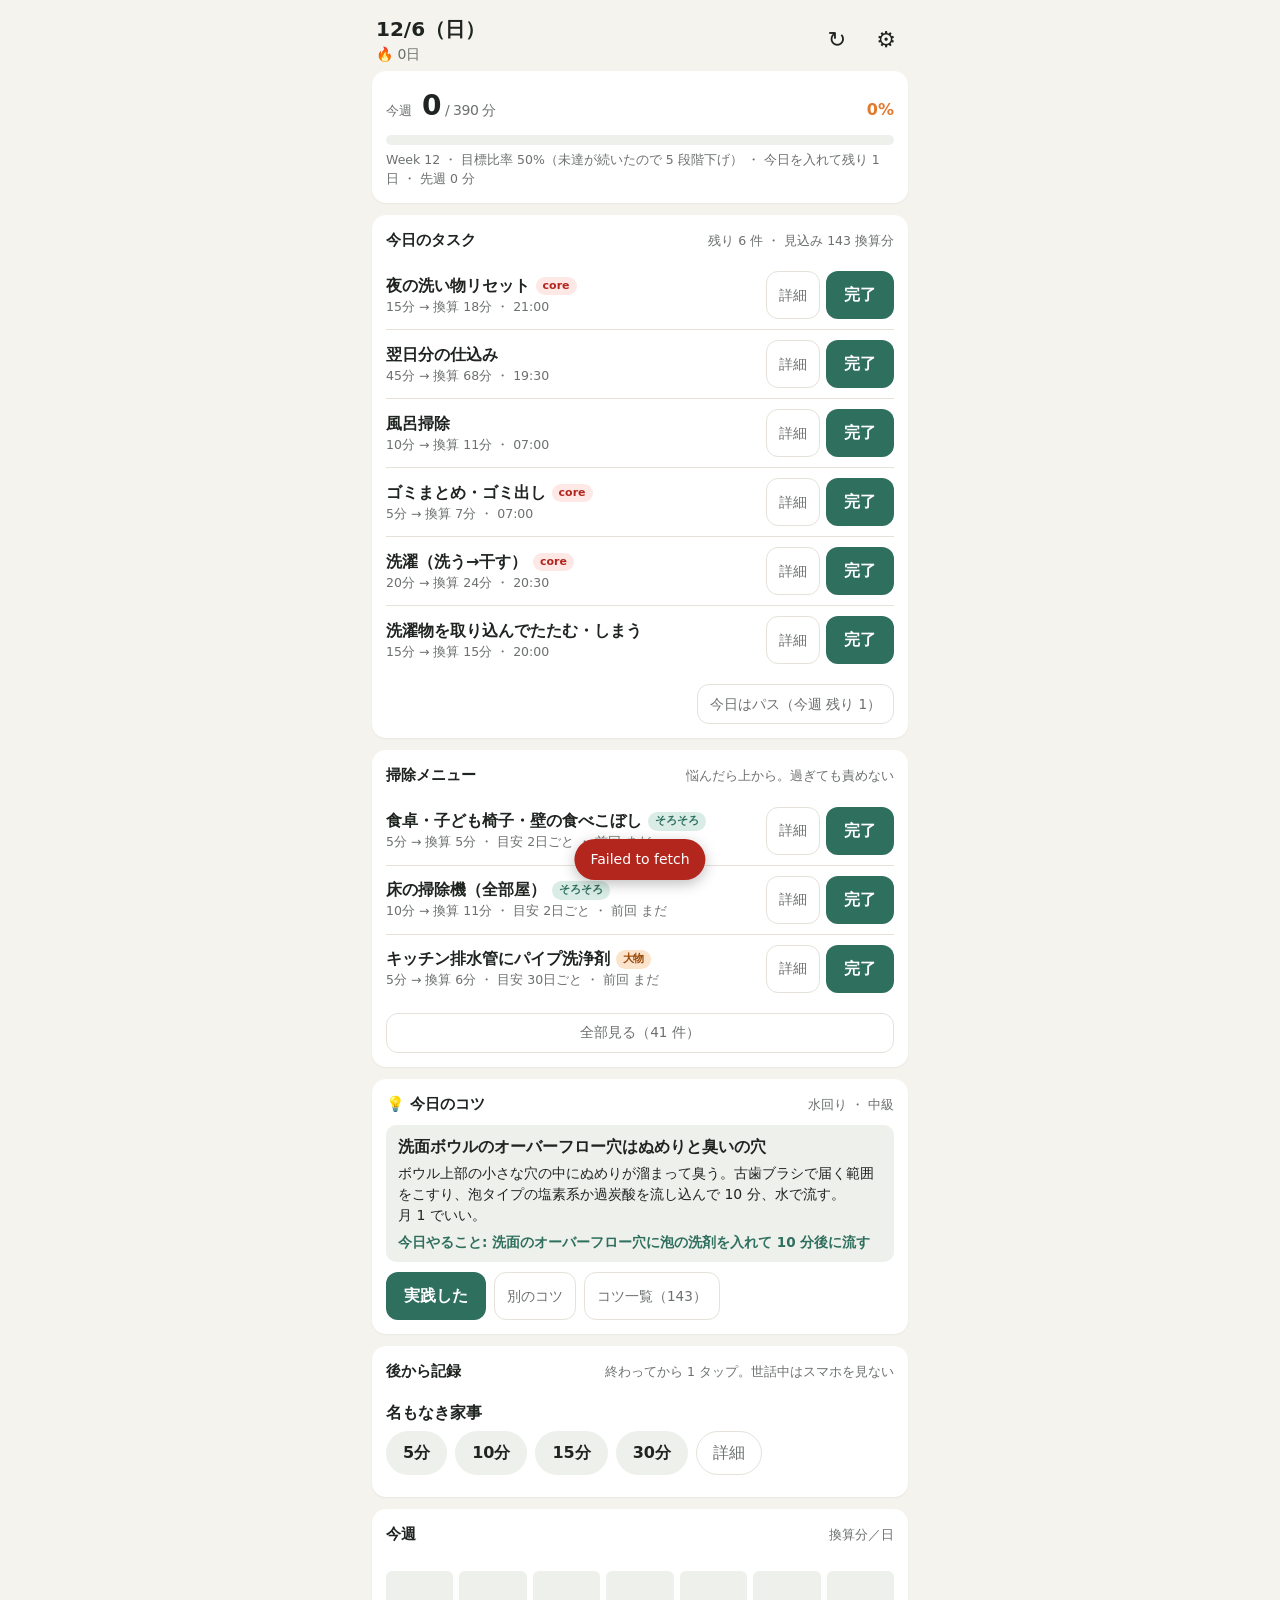
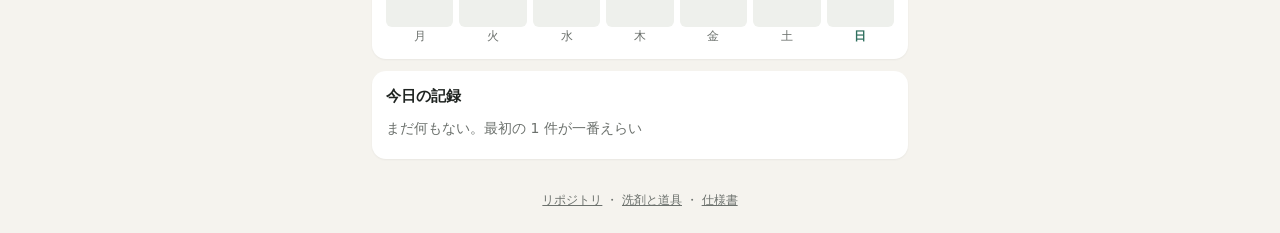
==== index.html @ d9e21535 "deploy 22e8e9d5df14823add8a923c174152b027416285" ====
<!doctype html>
<html lang="ja">
<head>
<meta charset="utf-8">
<meta name="viewport" content="width=device-width, initial-scale=1, viewport-fit=cover">
<meta name="theme-color" content="#2f6f5e">
<meta name="apple-mobile-web-app-capable" content="yes">
<meta name="apple-mobile-web-app-status-bar-style" content="default">
<meta name="apple-mobile-web-app-title" content="kaji-quest">
<title>kaji-quest</title>
<link rel="manifest" href="manifest.webmanifest">
<link rel="icon" href="icon.svg" type="image/svg+xml">
<link rel="stylesheet" href="style.css">
</head>
<body>
<header class="top">
  <div>
    <div class="today" id="today">—</div>
    <div class="streak" id="streak">🔥 —</div>
  </div>
  <div>
    <button class="icon-btn" id="btn-reload" aria-label="更新" title="更新">↻</button>
    <button class="icon-btn" id="btn-settings" aria-label="設定" title="設定">⚙️</button>
  </div>
</header>

<main id="app">
  <section class="card" id="progress"></section>
  <section class="card" id="tasks"><p class="empty">読み込み中…</p></section>
  <section class="card" id="menu"></section>
  <section class="card" id="tip"></section>
  <section class="card" id="quick"></section>
  <section class="card" id="week"></section>
  <section class="card" id="today-log"></section>
</main>

<footer class="foot">
  <a id="repo-link" href="#" target="_blank" rel="noopener">リポジトリ</a> ・
  <a id="supplies-link" href="#" target="_blank" rel="noopener">洗剤と道具</a> ・
  <a id="spec-link" href="#" target="_blank" rel="noopener">仕様書</a>
</footer>

<dialog id="dlg-detail">
  <h3><span id="detail-title"></span> <span class="sub" id="detail-w"></span></h3>
  <div class="field" id="detail-check-wrap">
    <label>やること</label>
    <ul class="check" id="detail-check"></ul>
  </div>
  <div class="field" id="detail-tip-wrap" hidden>
    <label>💡 コツ</label>
    <div class="tip" id="detail-tip"></div>
    <label class="chk"><input type="checkbox" id="detail-tip-practiced"> このコツを実践した</label>
  </div>
  <div class="field">
    <label>所要時間</label>
    <div class="chips" id="detail-minutes"></div>
    <input type="number" id="detail-custom" inputmode="numeric" min="1" max="600" placeholder="それ以外なら分を入力">
  </div>
  <div class="field">
    <label>気分（任意）</label>
    <div class="chips" id="detail-mood"></div>
  </div>
  <div class="field">
    <label>気づき（1行・任意）</label>
    <input type="text" id="detail-note" maxlength="140" placeholder="先に鍋を浸けておくと早い">
  </div>
  <div class="actions">
    <button type="button" class="ghost" id="detail-cancel">やめる</button>
    <button type="button" class="ghost" id="detail-partial">70点で完了</button>
    <button type="button" class="primary" id="detail-done">完了</button>
  </div>
</dialog>

<dialog id="dlg-settings">
  <h3>設定</h3>
  <p class="help">記録を書き込むには GitHub のトークンが要る（初回だけ）。<br>
    <a href="https://github.com/settings/personal-access-tokens/new" target="_blank" rel="noopener">Fine-grained token を作る</a>
    → Repository access: <b>Only select repositories → kaji-quest</b> ／ Permissions: <b>Contents → Read and write</b></p>
  <label class="field-label" for="token">トークン</label>
  <input id="token" type="password" autocomplete="off" autocapitalize="off" spellcheck="false" placeholder="github_pat_…">
  <div class="status" id="settings-status"></div>
  <div class="actions">
    <button type="button" class="ghost" id="settings-close">閉じる</button>
    <button type="button" class="ghost" id="settings-test">確認</button>
    <button type="button" class="primary" id="settings-save">保存</button>
  </div>
  <p class="help small">トークンはこの端末のブラウザにだけ保存され、GitHub API 以外には送らない。</p>
</dialog>

<div id="toast" class="toast" hidden></div>
<script src="app.js"></script>
</body>
</html>
---- style.css ----
:root {
  --bg: #f5f3ee; --card: #fff; --text: #1f2421; --muted: #6c716d; --line: #e6e2da;
  --primary: #2f6f5e; --primary-ink: #fff; --accent: #e07a2f; --danger: #b3261e;
  --chip: #eef0ec; --chip-on: #d9ede6; --core-bg: #fde8e6; --radius: 14px;
}
@media (prefers-color-scheme: dark) {
  :root {
    --bg: #141715; --card: #1e2320; --text: #e8ebe8; --muted: #9aa19c; --line: #2c332f;
    --primary: #4fa58c; --primary-ink: #0f1512; --chip: #2a302c; --chip-on: #2f4a41; --core-bg: #4a2320;
  }
}
* { box-sizing: border-box; }
html { -webkit-text-size-adjust: 100%; }
body {
  margin: 0; background: var(--bg); color: var(--text);
  font: 16px/1.5 -apple-system, BlinkMacSystemFont, "Hiragino Sans", "Noto Sans JP", system-ui, sans-serif;
  padding: env(safe-area-inset-top) 0 env(safe-area-inset-bottom);
}
.top { display: flex; align-items: center; justify-content: space-between; padding: 14px 12px 6px 16px; max-width: 560px; margin: 0 auto; }
.today { font-size: 20px; font-weight: 700; }
.streak { color: var(--muted); font-size: 14px; }
.icon-btn { background: none; border: 0; font-size: 22px; padding: 8px; min-width: 44px; min-height: 44px; cursor: pointer; color: var(--text); }
main { max-width: 560px; margin: 0 auto; padding: 0 12px 24px; display: grid; gap: 12px; }
.card { background: var(--card); border-radius: var(--radius); padding: 14px; box-shadow: 0 1px 2px rgba(0, 0, 0, .05); }
.card:empty { display: none; }
h2 { font-size: 15px; margin: 0 0 10px; display: flex; justify-content: space-between; align-items: baseline; gap: 8px; flex-wrap: wrap; }
.sub { color: var(--muted); font-size: 12.5px; font-weight: 400; }
.row { display: flex; align-items: baseline; gap: 10px; }
.label { color: var(--muted); font-size: 13px; }
.big { font-size: 28px; font-weight: 800; letter-spacing: -.5px; }
.unit { font-size: 14px; font-weight: 500; color: var(--muted); }
.pct { margin-left: auto; font-weight: 700; color: var(--accent); }
.pct.ok { color: var(--primary); }
.bar { height: 10px; background: var(--chip); border-radius: 6px; overflow: hidden; margin: 8px 0 6px; }
.bar .fill { height: 100%; background: linear-gradient(90deg, var(--primary), #6fbf9f); border-radius: 6px; transition: width .3s; }

ul.tasks { list-style: none; margin: 0; padding: 0; }
.task { display: flex; align-items: center; gap: 10px; padding: 10px 0; border-top: 1px solid var(--line); }
.task:first-child { border-top: 0; }
.task .main { flex: 1; min-width: 0; }
.task .title { font-weight: 600; }
.task .meta { color: var(--muted); font-size: 12.5px; }
.task.is-done .title { color: var(--muted); text-decoration: line-through; }
.task.is-done .meta { color: var(--primary); }
.btns { display: flex; gap: 6px; flex-shrink: 0; }

button { font: inherit; cursor: pointer; -webkit-tap-highlight-color: transparent; }
.primary { background: var(--primary); color: var(--primary-ink); border: 0; border-radius: 12px; padding: 0 18px; min-height: 48px; font-weight: 700; font-size: 16px; }
.primary:active { filter: brightness(.92); }
.ghost { background: transparent; color: var(--text); border: 1px solid var(--line); border-radius: 12px; padding: 0 12px; min-height: 48px; }
.ghost.small { min-height: 40px; font-size: 13.5px; color: var(--muted); }
.ghost.tiny { min-height: 32px; min-width: 32px; padding: 0 8px; font-size: 14px; color: var(--muted); border: 0; }
button:disabled { opacity: .45; cursor: default; }
.badge { display: inline-block; font-size: 11px; padding: 1px 7px; border-radius: 999px; background: var(--chip); color: var(--muted); vertical-align: middle; font-weight: 600; }
.badge.core { background: var(--core-bg); color: var(--danger); }
.badge.due { background: var(--chip-on); color: var(--primary); }
.badge.big { background: #fbe3cc; color: #9a4b0a; }
.task.is-later .title { color: var(--muted); }
.task .check { color: var(--primary); font-weight: 700; padding: 0 8px; }
h3.group { font-size: 13px; color: var(--muted); margin: 14px 0 2px; font-weight: 600; }
.wide { width: 100%; margin-top: 10px; }
.pass-row { margin-top: 10px; display: flex; justify-content: flex-end; }
.empty { color: var(--muted); font-size: 14px; margin: 6px 0; }

.quick-row { padding: 8px 0; border-top: 1px solid var(--line); }
.quick-row:first-of-type { border-top: 0; }
.quick-row .title { font-weight: 600; margin-bottom: 6px; }
.chips { display: flex; flex-wrap: wrap; gap: 8px; }
.chip { background: var(--chip); border: 1px solid transparent; border-radius: 999px; min-height: 44px; padding: 0 16px; font-weight: 600; color: var(--text); }
.chip.is-on { background: var(--chip-on); border-color: var(--primary); color: var(--primary); }
.chip.ghost { background: transparent; border-color: var(--line); color: var(--muted); font-weight: 500; }

.days { display: grid; grid-template-columns: repeat(7, 1fr); gap: 6px; align-items: end; }
.day { text-align: center; font-size: 12px; color: var(--muted); }
.day .v { font-size: 11px; height: 16px; }
.bar-v { height: 56px; background: var(--chip); border-radius: 6px; display: flex; align-items: flex-end; overflow: hidden; }
.bar-v > div { width: 100%; background: var(--primary); border-radius: 6px 6px 0 0; }
.day.is-today .l { color: var(--primary); font-weight: 700; }
.day.is-future .bar-v { opacity: .5; }

ul.log { list-style: none; margin: 0; padding: 0; }
.log li { display: flex; gap: 8px; align-items: center; padding: 8px 0; border-top: 1px solid var(--line); font-size: 14px; }
.log li:first-child { border-top: 0; }
.log .t { color: var(--muted); font-variant-numeric: tabular-nums; width: 44px; flex-shrink: 0; }
.log .n { flex: 1; min-width: 0; }
.log .m { color: var(--muted); white-space: nowrap; }
.note { color: var(--muted); font-size: 12.5px; }
.foot { text-align: center; color: var(--muted); font-size: 12px; padding: 8px 0 24px; }
.foot a { color: inherit; }

dialog { border: 0; border-radius: 16px; padding: 18px 16px; width: min(92vw, 420px); background: var(--card); color: var(--text); }
dialog::backdrop { background: rgba(0, 0, 0, .4); }
dialog h3 { margin: 0 0 10px; font-size: 17px; }
.field { margin: 12px 0; }
.field label, .field-label { display: block; font-size: 12.5px; color: var(--muted); margin-bottom: 6px; }
.field input[type=text], .field input[type=number], #token { width: 100%; font: inherit; padding: 10px 12px; border: 1px solid var(--line); border-radius: 10px; background: var(--bg); color: var(--text); }
.chk { display: flex; align-items: center; gap: 8px; font-size: 14px; color: var(--text); margin-top: 8px; }
.chk input { width: 20px; height: 20px; margin: 0; }
.tip { background: var(--chip); border-radius: 10px; padding: 10px 12px; }
.tip .title { font-weight: 700; margin-bottom: 4px; }
.tip .body { font-size: 14px; }
.tip .action { margin-top: 6px; font-size: 13.5px; color: var(--primary); font-weight: 600; }
.caution { margin-top: 6px; font-size: 13px; color: var(--danger); }
.tip-item .caution { font-size: 12.5px; }
#detail-tip { font-size: 13.5px; }
#detail-tip .title { font-size: 14px; }
.tip-item { padding: 8px 0; border-top: 1px solid var(--line); }
.tip-item .title { font-weight: 600; }
.tip-item .body { font-size: 13px; color: var(--muted); }
.tip-item .action { font-size: 12.5px; color: var(--primary); margin-top: 2px; }
.actions.left { justify-content: flex-start; margin-top: 10px; }
.field input[type=number] { margin-top: 8px; }
.check { margin: 0; padding-left: 18px; color: var(--muted); font-size: 13px; }
.actions { display: flex; gap: 8px; justify-content: flex-end; margin-top: 14px; flex-wrap: wrap; }
.help { font-size: 13px; color: var(--muted); margin: 6px 0 10px; }
.help.small { font-size: 12px; }
.status { font-size: 13px; color: var(--muted); min-height: 18px; margin-top: 6px; }

.toast { position: fixed; left: 50%; bottom: calc(20px + env(safe-area-inset-bottom)); transform: translateX(-50%); background: #222; color: #fff; padding: 10px 16px; border-radius: 999px; font-size: 14px; max-width: 90vw; z-index: 10; box-shadow: 0 4px 14px rgba(0, 0, 0, .25); }
.toast.err { background: var(--danger); }
body.busy::before { content: ""; position: fixed; top: 0; left: 0; right: 0; height: 3px; background: linear-gradient(90deg, var(--primary), transparent); animation: slide 1s linear infinite; z-index: 20; }
@keyframes slide { from { transform: translateX(-100%); } to { transform: translateX(100%); } }
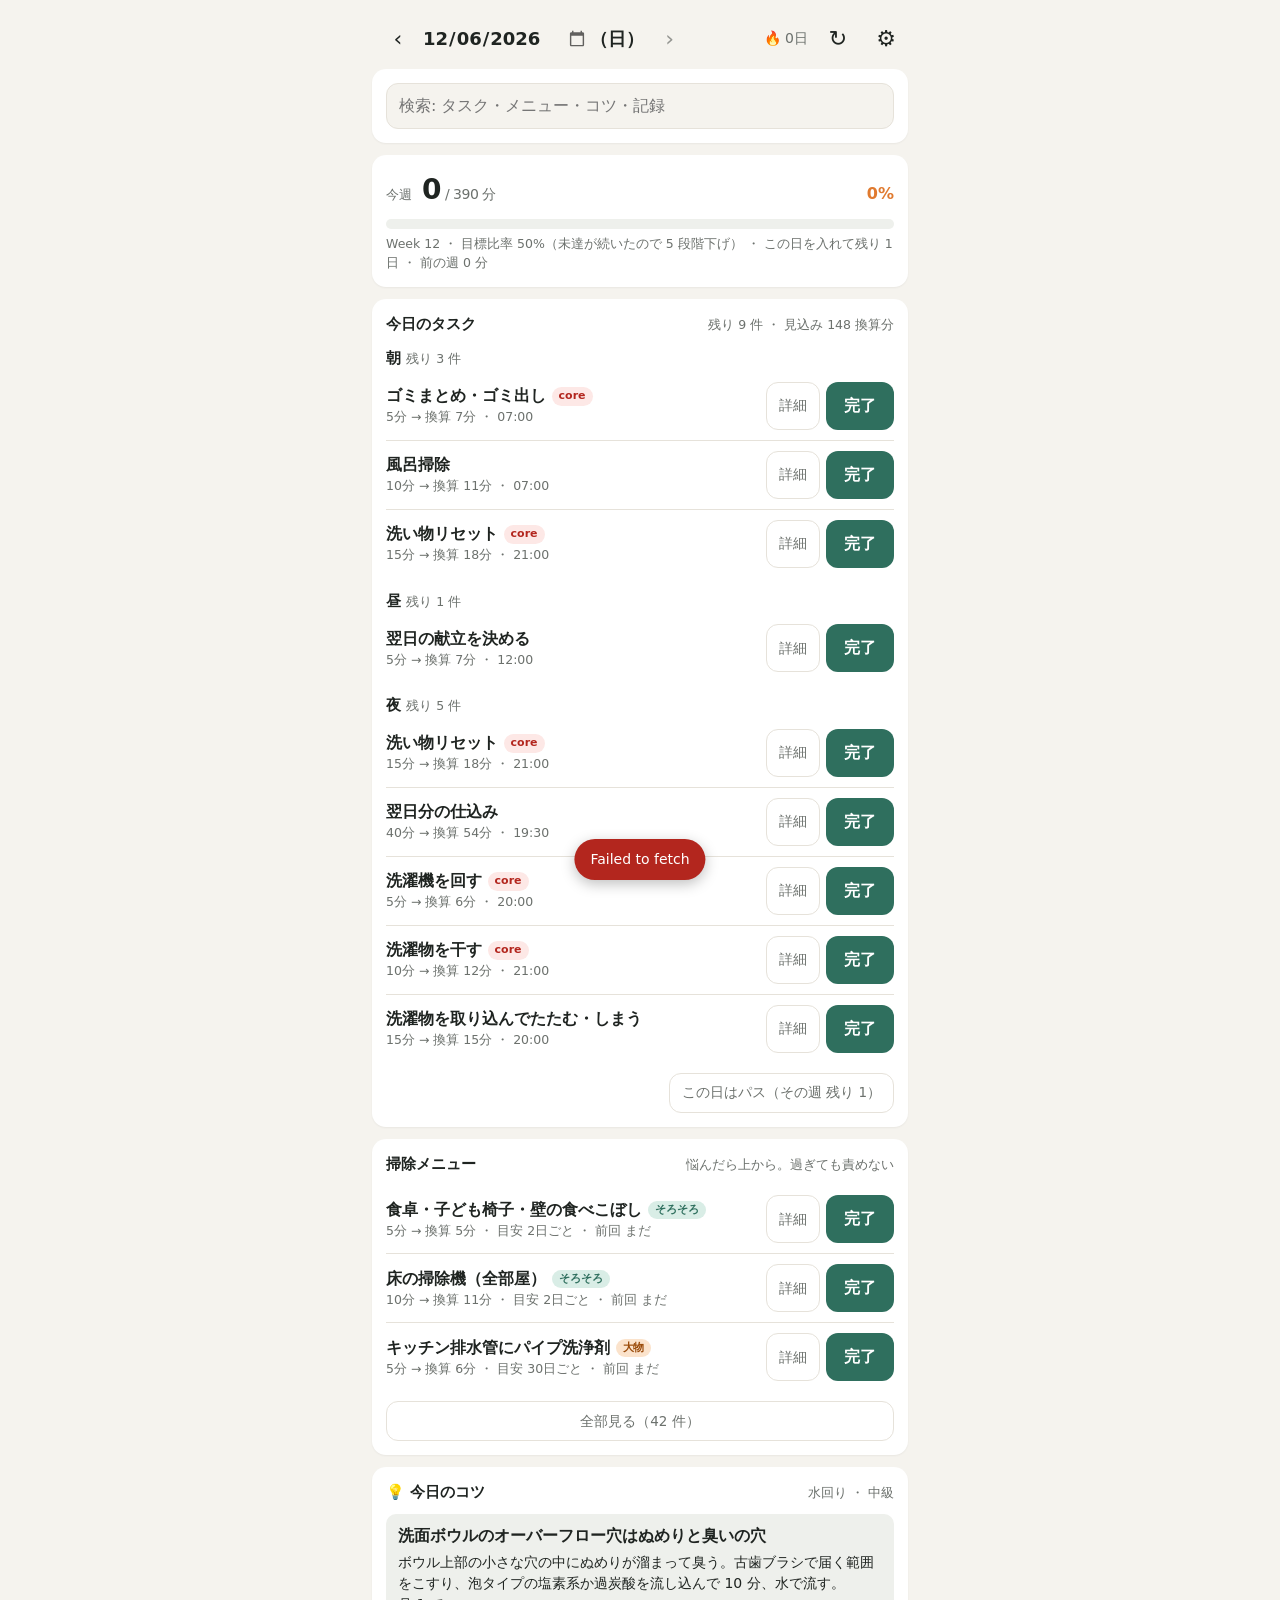
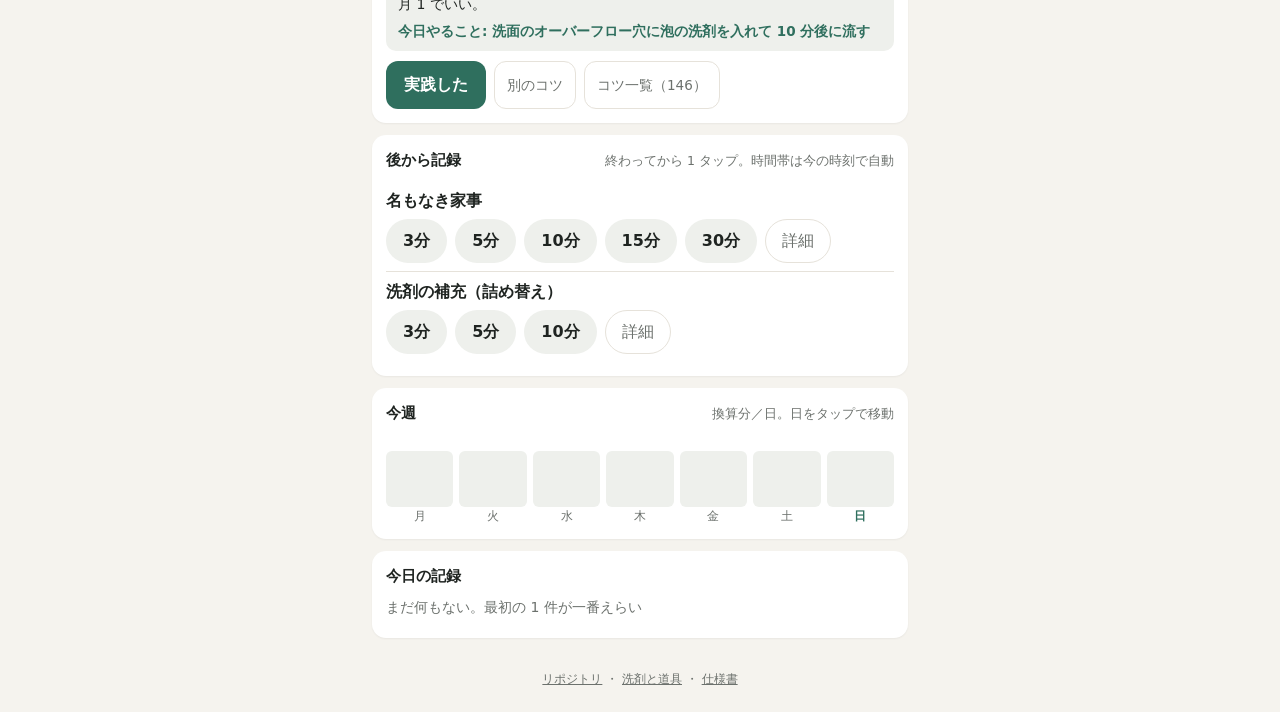
==== commit 500a6628: "deploy d3d98f7e0e49b6841469b817ce570a2bfdccf8f4" ====
--- a/index.html
+++ b/index.html
@@ -14,17 +14,25 @@
 </head>
 <body>
 <header class="top">
-  <div>
-    <div class="today" id="today">—</div>
-    <div class="streak" id="streak">🔥 —</div>
+  <div class="datebar">
+    <button class="icon-btn" id="btn-date-prev" aria-label="前の日">‹</button>
+    <input type="date" id="date-input" aria-label="日付">
+    <span class="dow" id="date-dow"></span>
+    <button class="icon-btn" id="btn-date-next" aria-label="次の日">›</button>
+    <button class="ghost small" id="btn-today" hidden>今日へ</button>
   </div>
-  <div>
+  <div class="tools">
+    <span class="streak" id="streak">🔥 —</span>
     <button class="icon-btn" id="btn-reload" aria-label="更新" title="更新">↻</button>
     <button class="icon-btn" id="btn-settings" aria-label="設定" title="設定">⚙️</button>
   </div>
 </header>
 
 <main id="app">
+  <section class="card" id="search">
+    <input type="search" id="q" placeholder="検索: タスク・メニュー・コツ・記録" autocomplete="off" autocapitalize="off">
+    <div id="search-results"></div>
+  </section>
   <section class="card" id="progress"></section>
   <section class="card" id="tasks"><p class="empty">読み込み中…</p></section>
   <section class="card" id="menu"></section>
@@ -55,6 +63,10 @@
     <label>所要時間</label>
     <div class="chips" id="detail-minutes"></div>
     <input type="number" id="detail-custom" inputmode="numeric" min="1" max="600" placeholder="それ以外なら分を入力">
+  </div>
+  <div class="field">
+    <label>時間帯</label>
+    <div class="chips" id="detail-slot"></div>
   </div>
   <div class="field">
     <label>気分（任意）</label>
--- a/style.css
+++ b/style.css
@@ -120,3 +120,17 @@
 .toast.err { background: var(--danger); }
 body.busy::before { content: ""; position: fixed; top: 0; left: 0; right: 0; height: 3px; background: linear-gradient(90deg, var(--primary), transparent); animation: slide 1s linear infinite; z-index: 20; }
 @keyframes slide { from { transform: translateX(-100%); } to { transform: translateX(100%); } }
+
+/* 日付バー・検索・時間帯 */
+.top { flex-wrap: wrap; gap: 6px; }
+.datebar { display: flex; align-items: center; gap: 2px; }
+#date-input { font: inherit; font-weight: 700; font-size: 18px; border: 0; background: transparent; color: var(--text); padding: 4px 0; width: 9.2em; min-height: 44px; }
+#date-input::-webkit-calendar-picker-indicator { opacity: .6; }
+.dow { font-weight: 700; font-size: 18px; margin-right: 2px; }
+.tools { display: flex; align-items: center; gap: 4px; margin-left: auto; }
+.tools .streak { margin-right: 4px; }
+#q { width: 100%; font: inherit; font-size: 16px; padding: 10px 12px; border: 1px solid var(--line); border-radius: 12px; background: var(--bg); color: var(--text); -webkit-appearance: none; }
+#search-results:empty { display: none; }
+#search-results { margin-top: 8px; }
+h3.group.slot { font-size: 15px; color: var(--text); margin: 12px 0 2px; }
+.day { cursor: pointer; }
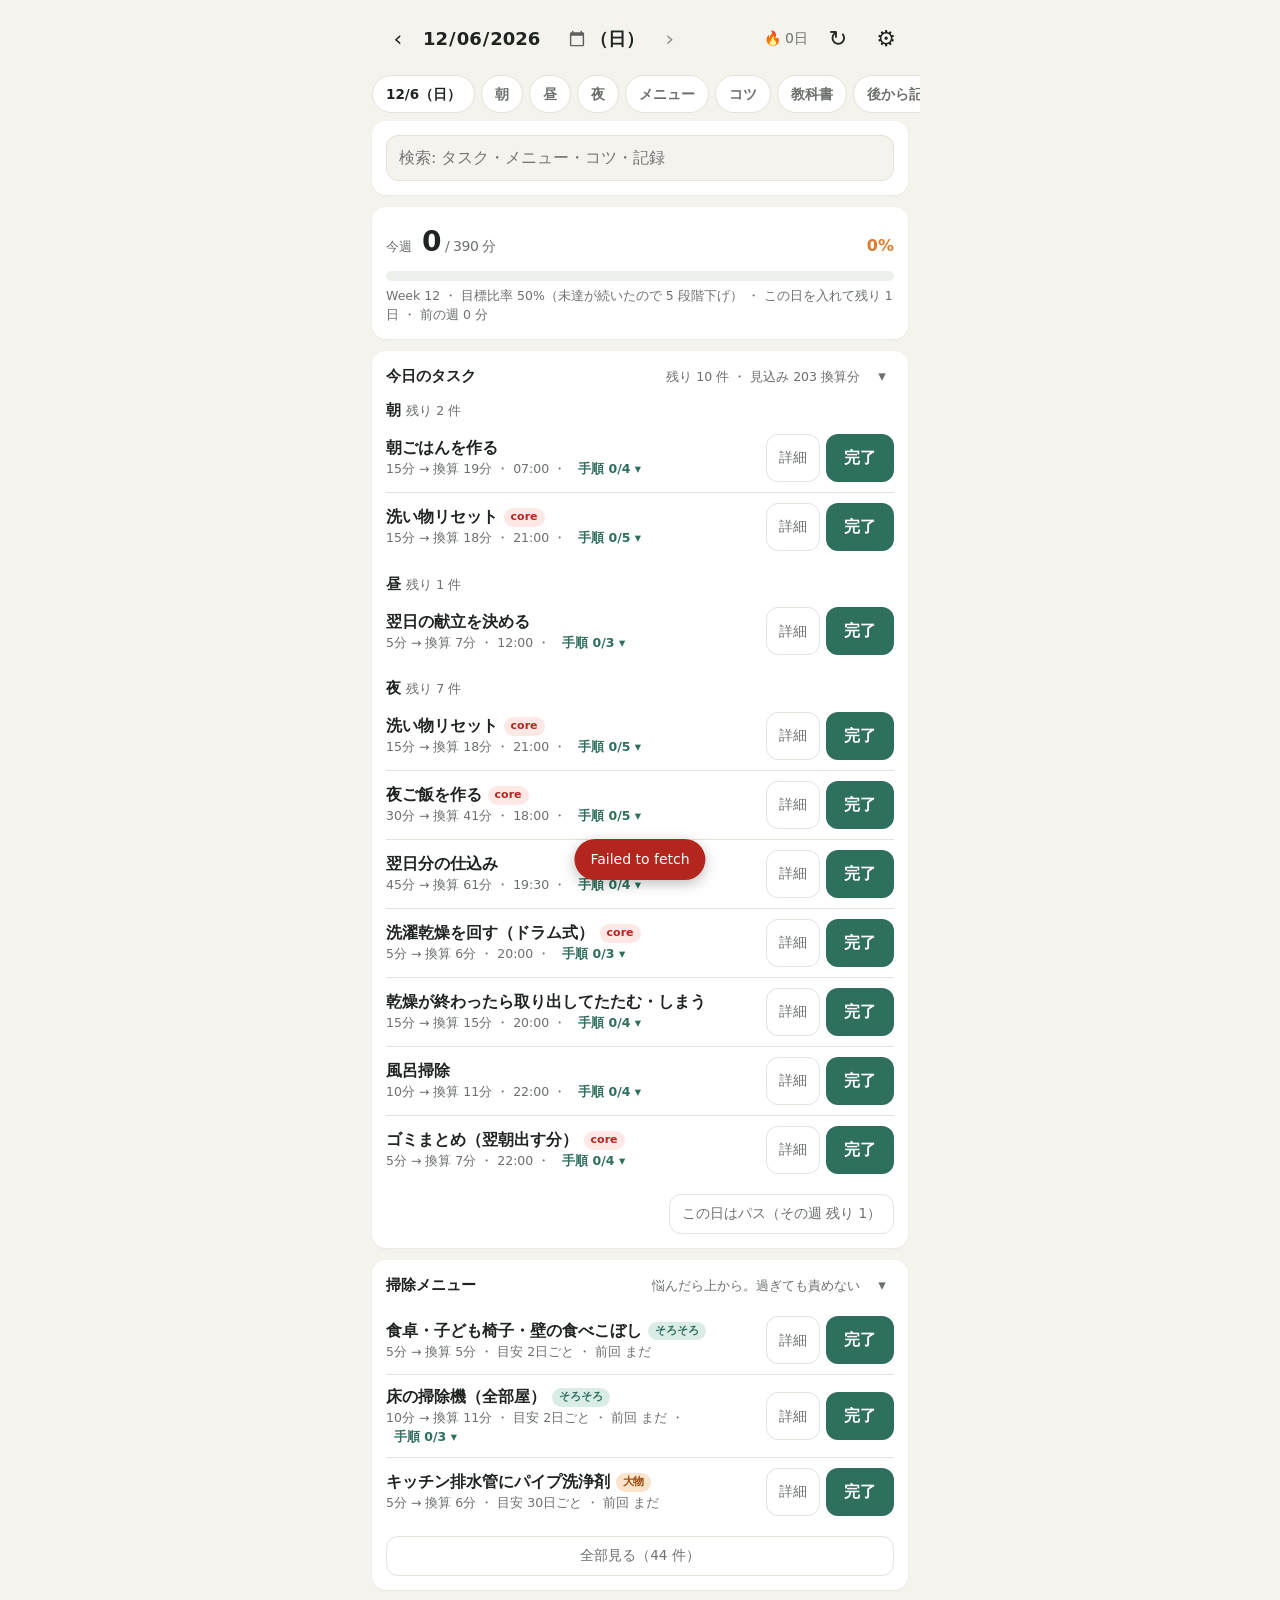
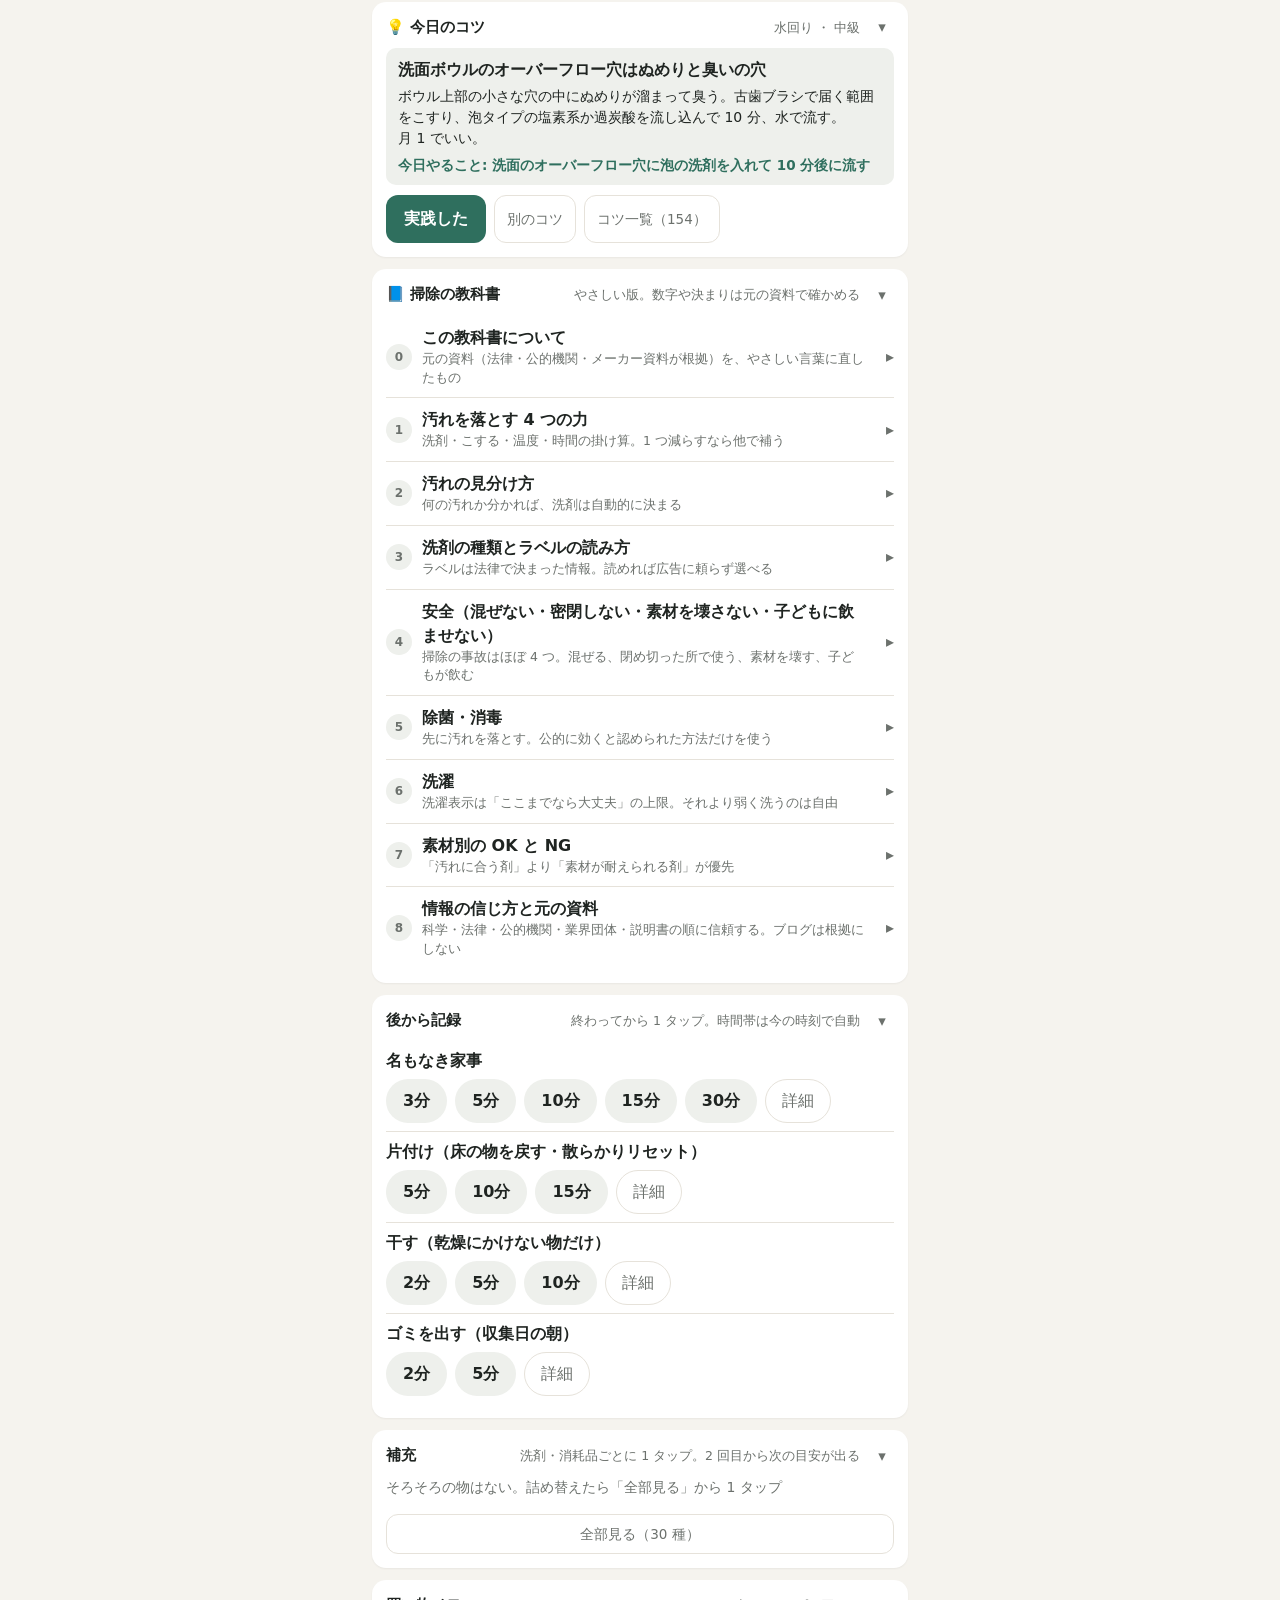
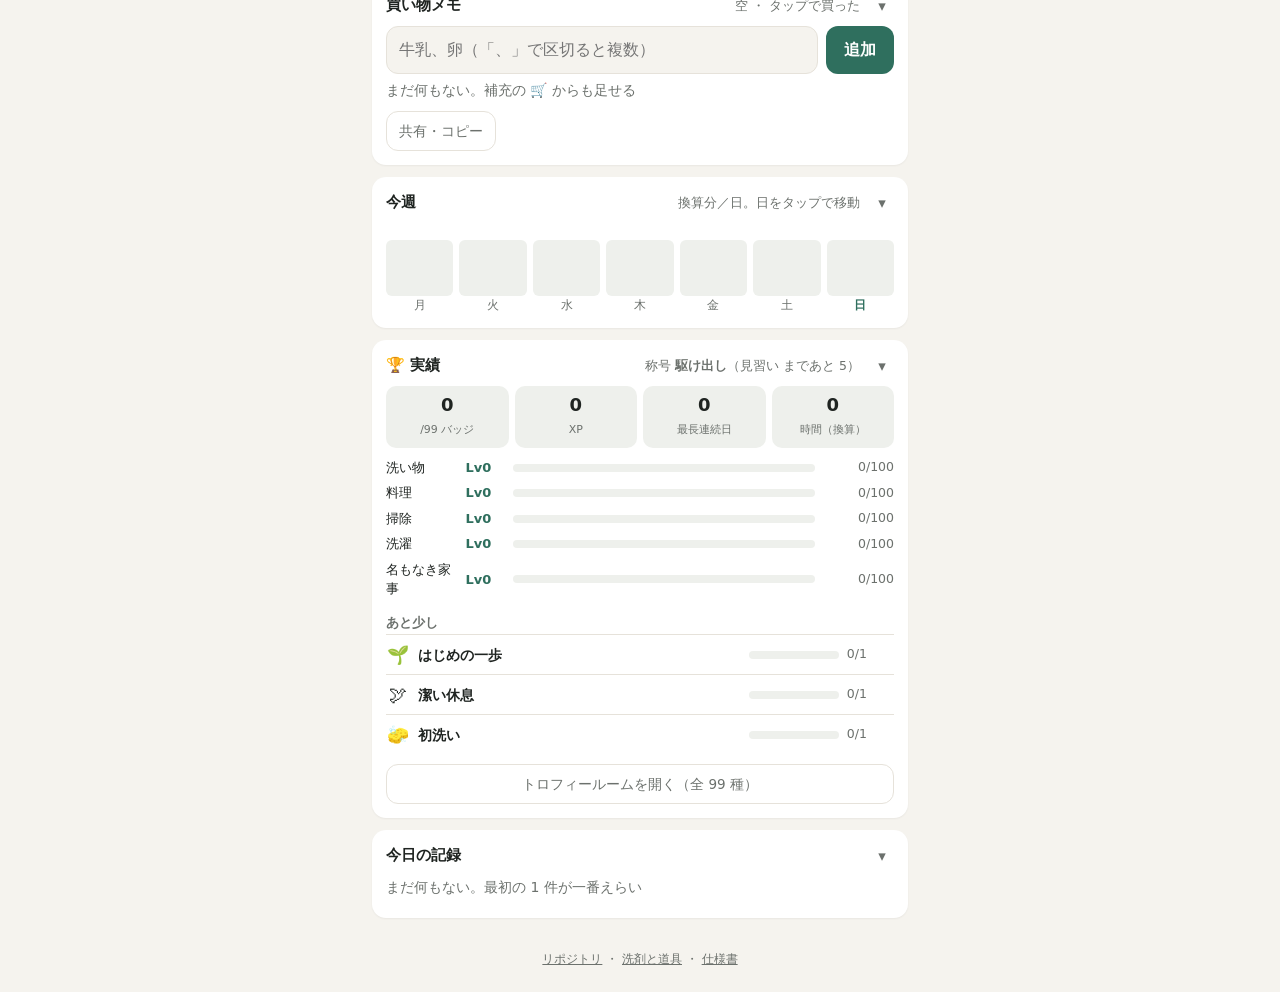
==== commit d9fb527f: "deploy 461b4ab95e3aab36896e57e84f85128844abb0f9" ====
--- a/index.html
+++ b/index.html
@@ -28,6 +28,22 @@
   </div>
 </header>
 
+<nav class="nav" id="nav" aria-label="ページ内の移動">
+  <button class="nav-chip nav-date" id="nav-date" data-go="top" title="一番上へ">—</button>
+  <button class="nav-chip" data-go="slot-morning" data-fallback="tasks">朝</button>
+  <button class="nav-chip" data-go="slot-noon" data-fallback="tasks">昼</button>
+  <button class="nav-chip" data-go="slot-night" data-fallback="tasks">夜</button>
+  <button class="nav-chip" data-go="menu">メニュー</button>
+  <button class="nav-chip" data-go="tip">コツ</button>
+  <button class="nav-chip" data-go="basics">教科書</button>
+  <button class="nav-chip" data-go="quick">後から記録</button>
+  <button class="nav-chip" data-go="refill">補充</button>
+  <button class="nav-chip" data-go="shopping">買い物</button>
+  <button class="nav-chip" data-go="week">今週</button>
+  <button class="nav-chip" data-go="achievements">実績</button>
+  <button class="nav-chip" data-go="today-log">記録</button>
+</nav>
+
 <main id="app">
   <section class="card" id="search">
     <input type="search" id="q" placeholder="検索: タスク・メニュー・コツ・記録" autocomplete="off" autocapitalize="off">
@@ -37,8 +53,12 @@
   <section class="card" id="tasks"><p class="empty">読み込み中…</p></section>
   <section class="card" id="menu"></section>
   <section class="card" id="tip"></section>
+  <section class="card" id="basics"></section>
   <section class="card" id="quick"></section>
+  <section class="card" id="refill"></section>
+  <section class="card" id="shopping"></section>
   <section class="card" id="week"></section>
+  <section class="card" id="achievements"></section>
   <section class="card" id="today-log"></section>
 </main>
 
@@ -81,6 +101,17 @@
     <button type="button" class="ghost" id="detail-partial">70点で完了</button>
     <button type="button" class="primary" id="detail-done">完了</button>
   </div>
+  <div class="danger-row">
+    <button type="button" class="ghost tiny danger" id="detail-delete">このタスクを削除…</button>
+    <div class="delete-panel" id="detail-delete-panel" hidden>
+      <p class="help small">ページから消すだけで、これまでの記録は残る。⚙ の「削除したタスク」からいつでも戻せる。</p>
+      <div class="actions left">
+        <button type="button" class="ghost small" id="detail-delete-slot" hidden>この欄からだけ消す</button>
+        <button type="button" class="ghost small danger" id="detail-delete-all">削除（記録は残る）</button>
+        <button type="button" class="ghost small" id="detail-delete-cancel">やめる</button>
+      </div>
+    </div>
+  </div>
 </dialog>
 
 <dialog id="dlg-settings">
@@ -97,6 +128,10 @@
     <button type="button" class="primary" id="settings-save">保存</button>
   </div>
   <p class="help small">トークンはこの端末のブラウザにだけ保存され、GitHub API 以外には送らない。</p>
+  <div class="field">
+    <label class="field-label">削除したタスク（「戻す」でページに戻る。一覧は prefs.json に保存）</label>
+    <ul class="hidden-list" id="hidden-list"></ul>
+  </div>
 </dialog>
 
 <div id="toast" class="toast" hidden></div>
--- a/style.css
+++ b/style.css
@@ -134,3 +134,103 @@
 #search-results { margin-top: 8px; }
 h3.group.slot { font-size: 15px; color: var(--text); margin: 12px 0 2px; }
 .day { cursor: pointer; }
+
+/* 教科書 */
+.chapter { border-top: 1px solid var(--line); }
+.chapter:first-of-type { border-top: 0; }
+.chapter-head { display: grid; grid-template-columns: 28px 1fr 20px; grid-template-areas: "num ttl arrow" "num sum arrow"; align-items: center; width: 100%; text-align: left; background: none; border: 0; padding: 10px 0; color: var(--text); gap: 0 8px; }
+.chapter-head .num { grid-area: num; width: 26px; height: 26px; border-radius: 50%; background: var(--chip); color: var(--muted); font-size: 12px; font-weight: 700; display: flex; align-items: center; justify-content: center; }
+.chapter-head .ttl { grid-area: ttl; font-weight: 600; }
+.chapter-head .sum { grid-area: sum; font-size: 12.5px; color: var(--muted); }
+.chapter-head .arrow { grid-area: arrow; color: var(--muted); text-align: right; }
+.chapter.is-open .chapter-head .ttl { color: var(--primary); }
+.chapter-body { padding: 0 0 12px; font-size: 14.5px; line-height: 1.7; }
+.chapter-body h2 { display: block; font-size: 15px; margin: 16px 0 6px; color: var(--primary); }
+.chapter-body h3 { font-size: 14px; margin: 12px 0 4px; }
+.chapter-body p { margin: 6px 0; }
+.chapter-body ul, .chapter-body ol { margin: 6px 0; padding-left: 20px; }
+.chapter-body li { margin: 3px 0; }
+.chapter-body table { display: block; overflow-x: auto; max-width: 100%; border-collapse: collapse; font-size: 13px; margin: 8px 0; -webkit-overflow-scrolling: touch; }
+.chapter-body th, .chapter-body td { border: 1px solid var(--line); padding: 5px 8px; vertical-align: top; text-align: left; min-width: 4em; }
+.chapter-body th { background: var(--chip); font-weight: 600; white-space: nowrap; }
+.chapter-body .src { font-size: 13px; }
+.chapter-body .src a { color: var(--primary); }
+
+/* 実績（バッジ・レベル・称号） */
+.stats { display: grid; grid-template-columns: repeat(4, 1fr); gap: 6px; margin: 4px 0 10px; }
+.stats > div { background: var(--chip); border-radius: 10px; padding: 8px 4px; text-align: center; }
+.stats b { display: block; font-size: 18px; line-height: 1.2; }
+.stats span { font-size: 11px; color: var(--muted); }
+.levels { display: grid; gap: 6px; margin-bottom: 4px; }
+.lvl { display: grid; grid-template-columns: 5.5em 3em 1fr 5.5em; align-items: center; gap: 8px; font-size: 13px; }
+.lvl .l { font-weight: 700; color: var(--primary); }
+.lvl .bar, .near .bar { margin: 0; height: 8px; }
+.lvl .sub { text-align: right; font-variant-numeric: tabular-nums; }
+.near { display: grid; grid-template-columns: 24px 1fr 90px 3.5em; align-items: center; gap: 8px; padding: 6px 0; font-size: 13.5px; border-top: 1px solid var(--line); }
+.near:first-of-type { border-top: 0; }
+.near.recent { grid-template-columns: 24px 1fr auto; }
+.near .ic { font-size: 18px; text-align: center; }
+.near .nm { font-weight: 600; }
+.near .sub.when { text-align: right; }
+.badge-grid { display: grid; grid-template-columns: repeat(2, 1fr); gap: 8px; margin: 6px 0 10px; }
+.badge-tile { background: var(--chip); border-radius: 12px; padding: 10px; text-align: center; }
+.badge-tile .ic { font-size: 28px; line-height: 1.2; }
+.badge-tile .nm { font-weight: 700; font-size: 13.5px; margin-top: 4px; }
+.badge-tile .ds { font-size: 11.5px; color: var(--muted); margin-top: 2px; }
+.badge-tile .when { font-size: 11px; color: var(--muted); margin-top: 4px; }
+.badge-tile.earned { background: var(--chip-on); }
+.badge-tile.earned.gold { box-shadow: inset 0 0 0 2px #e0b04a; }
+.badge-tile.earned.platinum { box-shadow: inset 0 0 0 2px #8fb4c9; }
+.badge-tile.earned.secret { box-shadow: inset 0 0 0 2px #b08bd6; }
+.badge-tile.locked .ic { filter: grayscale(1); opacity: .45; }
+.badge-tile .bar.mini { height: 6px; margin: 6px 0 0; }
+
+/* 手順（steps）: タスク行の下に開く小分けの一覧 */
+.task { flex-wrap: wrap; }
+.task .steps { flex-basis: 100%; list-style: none; margin: 6px 0 0; padding: 0 0 0 4px; }
+.step { display: flex; align-items: center; gap: 8px; padding: 6px 0; border-top: 1px dashed var(--line); font-size: 14px; }
+.step .ck { width: 16px; color: var(--primary); font-weight: 700; text-align: center; flex-shrink: 0; }
+.step .nm { flex: 1; min-width: 0; }
+.step.is-done .nm { color: var(--muted); text-decoration: line-through; }
+.step .mt { color: var(--muted); font-size: 12px; white-space: nowrap; }
+.step.is-done .mt { color: var(--primary); }
+.step .primary.tiny { min-height: 36px; padding: 0 12px; font-size: 13.5px; border-radius: 10px; }
+.steps-toggle { background: none; border: 0; color: var(--primary); font-size: 12.5px; font-weight: 600; padding: 0 4px; margin-left: 4px; min-height: 0; }
+.task.is-done .steps-toggle { color: var(--primary); }
+
+/* ページ内ナビ（上に固定）と、カードの折りたたみ */
+.nav { position: sticky; top: env(safe-area-inset-top, 0px); z-index: 5; display: flex; gap: 6px; overflow-x: auto; padding: 6px 12px 8px; margin: 0 auto; max-width: 560px; background: var(--bg); scrollbar-width: none; -webkit-overflow-scrolling: touch; }
+.nav::-webkit-scrollbar { display: none; }
+.nav-chip { flex: 0 0 auto; background: var(--card); border: 1px solid var(--line); border-radius: 999px; min-height: 38px; padding: 0 13px; font-size: 13.5px; font-weight: 600; color: var(--muted); white-space: nowrap; }
+.nav-chip.is-active { background: var(--chip-on); border-color: var(--primary); color: var(--primary); }
+.nav-date { color: var(--text); }
+.nav-date.is-past { color: var(--accent); border-color: var(--accent); }
+.card, h3.group.slot { scroll-margin-top: 60px; }
+.card { position: relative; }
+.card > h2 { padding-right: 34px; }
+.collapse { position: absolute; top: 4px; right: 4px; width: 44px; height: 44px; border: 0; background: none; color: var(--muted); font-size: 15px; border-radius: 10px; }
+.card.is-collapsed > :not(h2) { display: none; }
+.card.is-collapsed > h2 { margin-bottom: 0; }
+
+/* 削除（非表示）と、設定の「削除したタスク」 */
+.danger-row { margin-top: 14px; border-top: 1px solid var(--line); padding-top: 8px; }
+.ghost.danger { color: var(--danger); }
+.delete-panel { background: var(--bg); border-radius: 10px; padding: 8px 10px 4px; margin-top: 6px; }
+.hidden-list { list-style: none; margin: 0; padding: 0; max-height: 40vh; overflow: auto; }
+.hidden-list li { display: flex; align-items: center; gap: 8px; padding: 6px 0; border-top: 1px solid var(--line); font-size: 14px; }
+.hidden-list li:first-child { border-top: 0; }
+.hidden-list .n { flex: 1; min-width: 0; }
+.hidden-list .empty { color: var(--muted); }
+
+/* 買い物メモ */
+.shop-add { display: flex; gap: 8px; }
+#shop-input { flex: 1; min-width: 0; font: inherit; font-size: 16px; padding: 10px 12px; border: 1px solid var(--line); border-radius: 12px; background: var(--bg); color: var(--text); -webkit-appearance: none; }
+.shop-chips { margin-top: 8px; }
+.shop-chips .chip { min-height: 36px; padding: 0 12px; font-size: 13.5px; font-weight: 500; }
+.shop { list-style: none; margin: 8px 0 0; padding: 0; }
+.shop-item { display: flex; align-items: center; gap: 8px; border-top: 1px solid var(--line); }
+.shop-item:first-child { border-top: 0; }
+.shop-item .tick { width: 30px; height: 30px; flex-shrink: 0; border-radius: 50%; border: 2px solid var(--line); background: var(--card); color: var(--primary-ink); font-weight: 700; font-size: 15px; padding: 0; }
+.shop-item.is-done .tick { background: var(--primary); border-color: var(--primary); }
+.shop-item .shop-name { flex: 1; min-width: 0; text-align: left; background: none; border: 0; padding: 12px 0; font-size: 16px; color: var(--text); overflow-wrap: anywhere; }
+.shop-item.is-done .shop-name { color: var(--muted); text-decoration: line-through; }
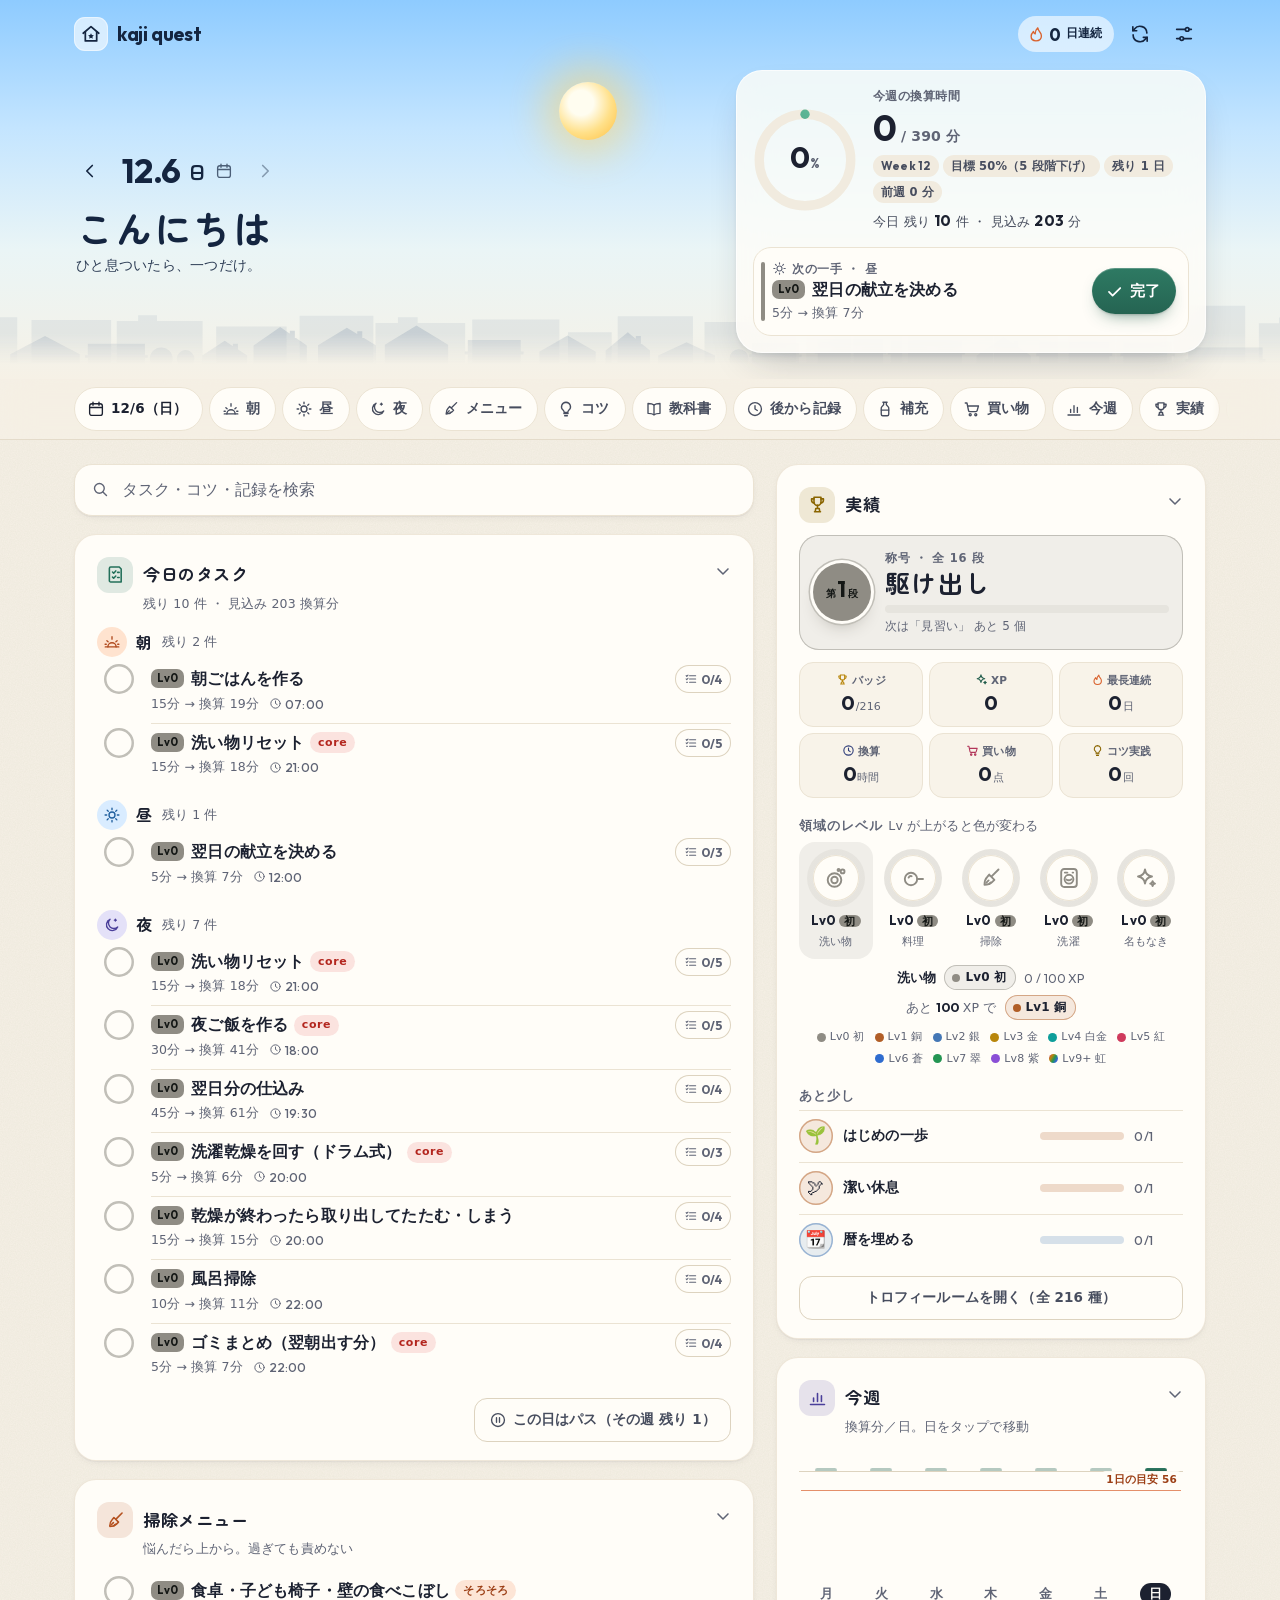
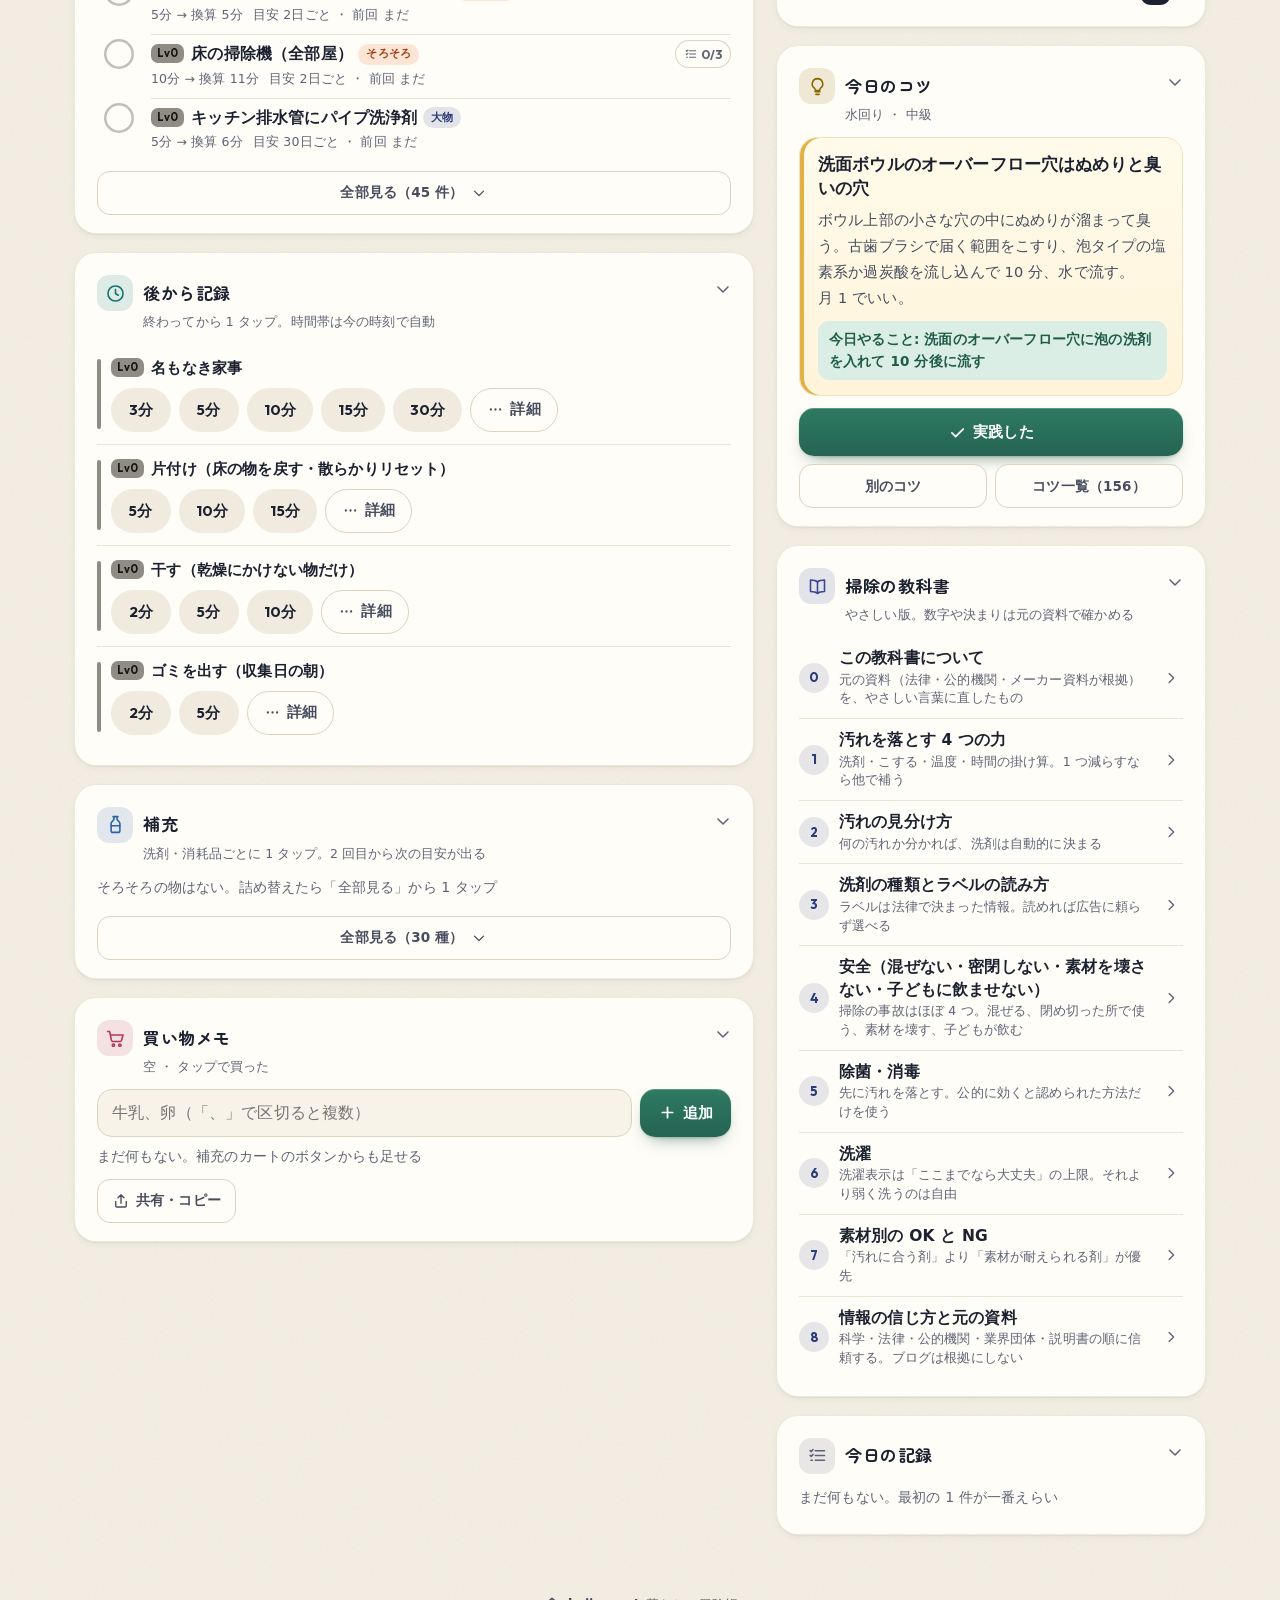
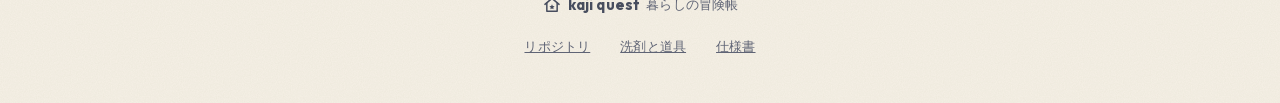
==== commit 6baa9fb6: "deploy b850079afef67dcaff1c5b063f40acbf5c4c7b04" ====
--- a/index.html
+++ b/index.html
@@ -3,86 +3,173 @@
 <head>
 <meta charset="utf-8">
 <meta name="viewport" content="width=device-width, initial-scale=1, viewport-fit=cover">
-<meta name="theme-color" content="#2f6f5e">
+<meta name="color-scheme" content="light dark">
+<meta name="theme-color" content="#f6f1e6" media="(prefers-color-scheme: light)">
+<meta name="theme-color" content="#0f1220" media="(prefers-color-scheme: dark)">
+<meta name="description" content="家事を続けるための、ひとり用の冒険帳。1 タップで記録して、レベルと称号が育つ。">
 <meta name="apple-mobile-web-app-capable" content="yes">
 <meta name="apple-mobile-web-app-status-bar-style" content="default">
-<meta name="apple-mobile-web-app-title" content="kaji-quest">
-<title>kaji-quest</title>
+<meta name="apple-mobile-web-app-title" content="kaji quest">
+<title>kaji quest — 暮らしの冒険帳</title>
 <link rel="manifest" href="manifest.webmanifest">
 <link rel="icon" href="icon.svg" type="image/svg+xml">
+<link rel="apple-touch-icon" href="icon.svg">
+<link rel="preload" href="fonts/outfit.woff2" as="font" type="font/woff2" crossorigin>
+<link rel="preload" href="fonts/zen-maru-700.woff2" as="font" type="font/woff2" crossorigin>
 <link rel="stylesheet" href="style.css">
 </head>
 <body>
-<header class="top">
-  <div class="datebar">
-    <button class="icon-btn" id="btn-date-prev" aria-label="前の日">‹</button>
-    <input type="date" id="date-input" aria-label="日付">
-    <span class="dow" id="date-dow"></span>
-    <button class="icon-btn" id="btn-date-next" aria-label="次の日">›</button>
-    <button class="ghost small" id="btn-today" hidden>今日へ</button>
-  </div>
-  <div class="tools">
-    <span class="streak" id="streak">🔥 —</span>
-    <button class="icon-btn" id="btn-reload" aria-label="更新" title="更新">↻</button>
-    <button class="icon-btn" id="btn-settings" aria-label="設定" title="設定">⚙️</button>
+<svg class="sprite" xmlns="http://www.w3.org/2000/svg" aria-hidden="true" focusable="false">
+  <symbol id="i-logo" viewBox="0 0 24 24"><path d="M3.5 11.2 12 4l8.5 7.2"/><path d="M5.8 9.6v9.9h12.4V9.6"/><path d="m12 11.2.95 1.95 2.15.3-1.55 1.5.37 2.12L12 16.06l-1.92 1.01.37-2.12-1.55-1.5 2.15-.3z" fill="currentColor" stroke="none"/></symbol>
+  <symbol id="i-sunrise" viewBox="0 0 24 24"><path d="M3 18.5h18"/><path d="M6.5 18.5a5.5 5.5 0 0 1 11 0"/><path d="M12 5v3.2M5.2 10.4l1.6 1.4M18.8 10.4l-1.6 1.4M2.8 15h1.6M19.6 15h1.6"/></symbol>
+  <symbol id="i-sun" viewBox="0 0 24 24"><circle cx="12" cy="12" r="4"/><path d="M12 2.8v2.1M12 19.1v2.1M2.8 12h2.1M19.1 12h2.1M5.5 5.5 7 7M17 17l1.5 1.5M5.5 18.5 7 17M17 7l1.5-1.5"/></symbol>
+  <symbol id="i-moon" viewBox="0 0 24 24"><path d="M19.6 14.6A7.8 7.8 0 1 1 9.4 4.4a6.3 6.3 0 0 0 10.2 10.2z"/><path d="M16.5 4.2v2.6M15.2 5.5h2.6" /></symbol>
+  <symbol id="i-search" viewBox="0 0 24 24"><circle cx="10.8" cy="10.8" r="6.3"/><path d="m20 20-4.6-4.6"/></symbol>
+  <symbol id="i-sliders" viewBox="0 0 24 24"><path d="M4 7h9.5M17.5 7H20M4 17h3.5M11.5 17H20"/><circle cx="15.5" cy="7" r="2"/><circle cx="9.5" cy="17" r="2"/></symbol>
+  <symbol id="i-refresh" viewBox="0 0 24 24"><path d="M19.5 11A7.5 7.5 0 0 0 6 6.6L4.2 8.4"/><path d="M4.2 4.2v4.2h4.2"/><path d="M4.5 13A7.5 7.5 0 0 0 18 17.4l1.8-1.8"/><path d="M19.8 19.8v-4.2h-4.2"/></symbol>
+  <symbol id="i-chev-l" viewBox="0 0 24 24"><path d="m14.5 18-6-6 6-6"/></symbol>
+  <symbol id="i-chev-r" viewBox="0 0 24 24"><path d="m9.5 18 6-6-6-6"/></symbol>
+  <symbol id="i-chev-d" viewBox="0 0 24 24"><path d="m6 9.5 6 6 6-6"/></symbol>
+  <symbol id="i-flame" viewBox="0 0 24 24"><path d="M12 21.2c-3.8 0-6.5-2.6-6.5-6.3 0-2.6 1.5-4.6 3.1-6.3.25 1.7 1.1 2.8 2.3 3.3-.25-3.2 1.15-5.8 3.5-8.1.35 2.7 1.6 4.3 2.9 5.8 1.15 1.3 1.9 2.9 1.9 5.2 0 3.8-2.8 6.4-7.2 6.4z"/></symbol>
+  <symbol id="i-trophy" viewBox="0 0 24 24"><path d="M8 3.8h8V9a4 4 0 0 1-8 0z"/><path d="M8 5.6H5.2v1.2A3.6 3.6 0 0 0 8.4 10.4M16 5.6h2.8v1.2a3.6 3.6 0 0 1-3.2 3.6"/><path d="M12 13v3.6M8.6 20.2h6.8M10 16.6h4l.6 3.6H9.4z"/></symbol>
+  <symbol id="i-broom" viewBox="0 0 24 24"><path d="M19.5 3.5 12.6 10.4"/><path d="M10.2 8.6 15.4 13.8l-2.3 2.3c-1.7 1.7-4.6 2.6-7.6 2.6 0-3 .9-5.9 2.6-7.6z"/><path d="M7.4 16.6 9.6 14.4M10.2 18l1.6-1.6"/></symbol>
+  <symbol id="i-pan" viewBox="0 0 24 24"><circle cx="10" cy="13" r="6.2"/><path d="M16.2 13H22"/><path d="M7.6 11.6a2.6 2.6 0 0 1 3-1.4"/></symbol>
+  <symbol id="i-dish" viewBox="0 0 24 24"><circle cx="10.5" cy="14" r="6.8"/><circle cx="10.5" cy="14" r="3.2"/><circle cx="18.6" cy="5.4" r="1.9"/><circle cx="14.6" cy="3.9" r="1.05"/></symbol>
+  <symbol id="i-washer" viewBox="0 0 24 24"><rect x="4.2" y="3" width="15.6" height="18" rx="3"/><circle cx="12" cy="13.2" r="4.4"/><path d="M7.8 6.6h2.6M15.6 6.6h.6"/><path d="M9.6 13.6c.9.9 3.9.9 4.8-.4" /></symbol>
+  <symbol id="i-sparkle" viewBox="0 0 24 24"><path d="M11 3.5c.6 4.3 2.8 6.4 7 7-4.2.6-6.4 2.8-7 7-.6-4.2-2.7-6.4-7-7 4.3-.6 6.4-2.7 7-7z"/><path d="M18.6 15.2c.25 1.5.95 2.2 2.4 2.4-1.45.25-2.15.95-2.4 2.4-.25-1.45-.9-2.15-2.4-2.4 1.5-.2 2.15-.9 2.4-2.4z"/></symbol>
+  <symbol id="i-bulb" viewBox="0 0 24 24"><path d="M9.2 18h5.6M10.2 21h3.6"/><path d="M12 3a6 6 0 0 0-3.7 10.7c.65.55 1.05 1.25 1.15 2.05l.1.75h4.9l.1-.75c.1-.8.5-1.5 1.15-2.05A6 6 0 0 0 12 3z"/></symbol>
+  <symbol id="i-book" viewBox="0 0 24 24"><path d="M12 6.6C10.2 5.1 7.7 4.6 4 4.6v13.2c3.7 0 6.2.5 8 2 1.8-1.5 4.3-2 8-2V4.6c-3.7 0-6.2.5-8 2z"/><path d="M12 6.6v13.2"/></symbol>
+  <symbol id="i-clock" viewBox="0 0 24 24"><circle cx="12" cy="12" r="8.6"/><path d="M12 7.4V12l3.1 2"/></symbol>
+  <symbol id="i-bottle" viewBox="0 0 24 24"><path d="M9.2 3h5.6M10.2 3v3.3L7.7 9.1A3 3 0 0 0 7 11v8a2 2 0 0 0 2 2h6a2 2 0 0 0 2-2v-8a3 3 0 0 0-.7-1.9l-2.5-2.8V3"/><path d="M7 13.4h10"/></symbol>
+  <symbol id="i-cart" viewBox="0 0 24 24"><path d="M3 4h2.3l2.1 10.1a1.6 1.6 0 0 0 1.6 1.3h8.3a1.6 1.6 0 0 0 1.55-1.2L20.6 8H6.2"/><circle cx="9.6" cy="19.6" r="1.35"/><circle cx="17" cy="19.6" r="1.35"/></symbol>
+  <symbol id="i-chart" viewBox="0 0 24 24"><path d="M4 20h16"/><path d="M7.5 16.5v-4M12 16.5V7.5M16.5 16.5V10"/></symbol>
+  <symbol id="i-list" viewBox="0 0 24 24"><path d="M9.5 6.5H20M9.5 12H20M9.5 17.5H20"/><path d="m3.6 6.4 1.2 1.2 2.1-2.4M3.6 11.9l1.2 1.2 2.1-2.4M4.4 17.5h1.6"/></symbol>
+  <symbol id="i-quest" viewBox="0 0 24 24"><path d="M6.5 3.5h9.8l2.2 2.2v14.8H6.5a1.5 1.5 0 0 1-1.5-1.5V5a1.5 1.5 0 0 1 1.5-1.5z"/><path d="m8.6 9.2 1.3 1.3 2.4-2.6M8.6 15l1.3 1.3 2.4-2.6M14.4 9.6h1.8M14.4 15.4h1.8"/></symbol>
+  <symbol id="i-check" viewBox="0 0 24 24"><path d="m5 12.6 4.6 4.6L19.2 7.6"/></symbol>
+  <symbol id="i-plus" viewBox="0 0 24 24"><path d="M12 5.5v13M5.5 12h13"/></symbol>
+  <symbol id="i-x" viewBox="0 0 24 24"><path d="m6.5 6.5 11 11M17.5 6.5l-11 11"/></symbol>
+  <symbol id="i-undo" viewBox="0 0 24 24"><path d="M9 14 4 9l5-5"/><path d="M4 9h10.5a5.5 5.5 0 0 1 0 11H11"/></symbol>
+  <symbol id="i-dots" viewBox="0 0 24 24"><circle cx="5.5" cy="12" r="1.6" fill="currentColor" stroke="none"/><circle cx="12" cy="12" r="1.6" fill="currentColor" stroke="none"/><circle cx="18.5" cy="12" r="1.6" fill="currentColor" stroke="none"/></symbol>
+  <symbol id="i-calendar" viewBox="0 0 24 24"><rect x="3.5" y="5" width="17" height="15.5" rx="3"/><path d="M3.5 10h17M8 3v4M16 3v4"/></symbol>
+  <symbol id="i-share" viewBox="0 0 24 24"><path d="M12 15V3.8M8 7.6l4-3.8 4 3.8"/><path d="M5 12.5v6A1.5 1.5 0 0 0 6.5 20h11a1.5 1.5 0 0 0 1.5-1.5v-6"/></symbol>
+  <symbol id="i-trash" viewBox="0 0 24 24"><path d="M4 7h16M10 11v6M14 11v6"/><path d="m6 7 1 12.4A1.6 1.6 0 0 0 8.6 21h6.8a1.6 1.6 0 0 0 1.6-1.6L18 7"/><path d="M9 7V4.6h6V7"/></symbol>
+  <symbol id="i-pause" viewBox="0 0 24 24"><circle cx="12" cy="12" r="8.6"/><path d="M10 9v6M14 9v6"/></symbol>
+  <symbol id="i-arrow-up" viewBox="0 0 24 24"><path d="M12 19V5M6 11l6-6 6 6"/></symbol>
+</svg>
+<a class="skip" href="#tasks">タスクへ移動</a>
+
+<header class="hero" id="hero" data-slot="morning">
+  <div class="sky" aria-hidden="true">
+    <div class="stars"></div>
+    <div class="orb"></div>
+  </div>
+  <div class="hero-in">
+    <div class="appbar">
+      <a class="brand" href="#hero" aria-label="kaji quest のいちばん上へ"><span class="logo"><svg class="ic"><use href="#i-logo"/></svg></span><span class="wordmark">kaji quest</span></a>
+      <div class="tools">
+        <span class="streak" id="streak" title="連続で記録した日数">—</span>
+        <button class="icon-btn" id="btn-reload" aria-label="更新" title="更新"><svg class="ic"><use href="#i-refresh"/></svg></button>
+        <button class="icon-btn" id="btn-settings" aria-label="設定" title="設定"><svg class="ic"><use href="#i-sliders"/></svg></button>
+      </div>
+    </div>
+    <div class="datebar">
+      <button class="icon-btn" id="btn-date-prev" aria-label="前の日"><svg class="ic"><use href="#i-chev-l"/></svg></button>
+      <label class="date-pick" id="date-pick" title="日付を選ぶ"><span class="date-big" id="date-big">—</span><span class="dow" id="date-dow"></span><svg class="ic cal"><use href="#i-calendar"/></svg><input type="date" id="date-input" aria-label="日付を選ぶ"></label>
+      <button class="icon-btn" id="btn-date-next" aria-label="次の日"><svg class="ic"><use href="#i-chev-r"/></svg></button>
+      <button class="today-btn" id="btn-today" hidden>今日へ</button>
+    </div>
+    <h1 class="greet"><span id="greet">kaji quest</span><small id="greet-sub">暮らしの冒険帳</small></h1>
+    <svg class="town" aria-hidden="true" focusable="false" viewBox="0 0 1200 64" preserveAspectRatio="xMidYMax slice"><path class="town-b" d="M-10 15.1h35.5v48.9h-35.5zM30 20.3h37.1v43.7h-37.1zM39.2 16.3h8.2v4h-8.2zM70.3 17.3h50.1v46.7h-50.1zM126.8 21h40v43h-40zM176.7 23h55.4v41h-55.4zM236 23.7h59.7v40.3h-59.7zM250.9 19.7h13.1v4h-13.1zM305.2 27.4h49v36.6h-49zM363.2 20h51.3v44h-51.3zM416 25.1h62.4v38.9h-62.4zM431.6 21.1h13.7v4h-13.7zM483.3 22.6h60.6v41.4h-60.6zM549.9 31.4h30.4v32.6h-30.4zM584.5 20.3h52.3v43.7h-52.3zM644.9 24.3h63.7v39.7h-63.7zM715.7 27.9h30.9v36.1h-30.9zM748.6 24.7h33.8v39.3h-33.8zM786.4 23.7h59.2v40.3h-59.2zM846.3 20.7h44.4v43.3h-44.4zM898.2 26.3h32.5v37.7h-32.5zM920.9 17.3h1.2v9h-1.2zM931.4 29.8h35.4v34.2h-35.4zM971.2 13.1h49.8v50.9h-49.8zM1030.5 25.3h56.5v38.7h-56.5zM1044.6 21.3h12.4v4h-12.4zM1094.1 25.7h34.2v38.3h-34.2zM1118.1 16.7h1.2v9h-1.2zM1129.3 23.7h31.4v40.3h-31.4zM1169.5 33.5h50.5v30.5h-50.5zM1182.1 29.5h11.1v4h-11.1z"/><path class="town-w" d="M1 36.1h2.6v3.2h-2.6zM15 28.1h2.6v3.2h-2.6zM34 33.3h2.6v3.2h-2.6zM34 41.3h2.6v3.2h-2.6zM41 25.3h2.6v3.2h-2.6zM41 41.3h2.6v3.2h-2.6zM48 25.3h2.6v3.2h-2.6zM55 25.3h2.6v3.2h-2.6zM55 41.3h2.6v3.2h-2.6zM74.3 30.3h2.6v3.2h-2.6zM81.3 22.3h2.6v3.2h-2.6zM88.3 22.3h2.6v3.2h-2.6zM88.3 38.3h2.6v3.2h-2.6zM95.3 22.3h2.6v3.2h-2.6zM102.3 22.3h2.6v3.2h-2.6zM109.3 30.3h2.6v3.2h-2.6zM130.8 26h2.6v3.2h-2.6zM137.8 26h2.6v3.2h-2.6zM137.8 42h2.6v3.2h-2.6zM151.8 26h2.6v3.2h-2.6zM151.8 34h2.6v3.2h-2.6zM187.7 36h2.6v3.2h-2.6zM254 28.7h2.6v3.2h-2.6zM261 36.7h2.6v3.2h-2.6zM268 28.7h2.6v3.2h-2.6zM282 28.7h2.6v3.2h-2.6zM309.2 40.4h2.6v3.2h-2.6zM374.2 25h2.6v3.2h-2.6zM374.2 33h2.6v3.2h-2.6zM381.2 33h2.6v3.2h-2.6zM388.2 25h2.6v3.2h-2.6zM388.2 41h2.6v3.2h-2.6zM395.2 25h2.6v3.2h-2.6zM420 30.1h2.6v3.2h-2.6zM420 38.1h2.6v3.2h-2.6zM427 30.1h2.6v3.2h-2.6zM427 38.1h2.6v3.2h-2.6zM462 38.1h2.6v3.2h-2.6zM469 30.1h2.6v3.2h-2.6zM588.5 41.3h2.6v3.2h-2.6zM609.5 25.3h2.6v3.2h-2.6zM655.9 29.3h2.6v3.2h-2.6zM662.9 37.3h2.6v3.2h-2.6zM669.9 29.3h2.6v3.2h-2.6zM676.9 29.3h2.6v3.2h-2.6zM683.9 29.3h2.6v3.2h-2.6zM726.7 40.9h2.6v3.2h-2.6zM733.7 32.9h2.6v3.2h-2.6zM759.6 29.7h2.6v3.2h-2.6zM766.6 37.7h2.6v3.2h-2.6zM804.4 36.7h2.6v3.2h-2.6zM818.4 28.7h2.6v3.2h-2.6zM850.3 25.7h2.6v3.2h-2.6zM850.3 33.7h2.6v3.2h-2.6zM857.3 25.7h2.6v3.2h-2.6zM864.3 25.7h2.6v3.2h-2.6zM871.3 33.7h2.6v3.2h-2.6zM871.3 41.7h2.6v3.2h-2.6zM902.2 39.3h2.6v3.2h-2.6zM935.4 42.8h2.6v3.2h-2.6zM942.4 42.8h2.6v3.2h-2.6zM949.4 34.8h2.6v3.2h-2.6zM956.4 34.8h2.6v3.2h-2.6zM956.4 42.8h2.6v3.2h-2.6zM975.2 18.1h2.6v3.2h-2.6zM982.2 42.1h2.6v3.2h-2.6zM989.2 18.1h2.6v3.2h-2.6zM989.2 34.1h2.6v3.2h-2.6zM1003.2 26.1h2.6v3.2h-2.6zM1010.2 18.1h2.6v3.2h-2.6zM1010.2 42.1h2.6v3.2h-2.6zM1048.5 30.3h2.6v3.2h-2.6zM1055.5 38.3h2.6v3.2h-2.6zM1062.5 30.3h2.6v3.2h-2.6zM1105.1 30.7h2.6v3.2h-2.6zM1119.1 30.7h2.6v3.2h-2.6z"/><path class="town-f" d="M-10 56h1220v8h-1220zM-6 64V45.8l22.9 -12.9l22.9 12.9V64zM25.2 35.5h3.5v6.4h-3.5zM45.3 50a6.7 6.7 0 1 1 13.4 0a6.7 6.7 0 1 1 -13.4 0zM51 50h2v8h-2zM62 41.1h36.6v22.9h-36.6zM60 49.1h40.6v2h-40.6zM104.9 64V47.7l21.8 -11.5l21.8 11.5V64zM161.9 64V46.8l24.2 -12.7l24.2 12.7V64zM215.9 39.4h39.7v24.6h-39.7zM213.9 47.4h43.7v2h-43.7zM259 50a7.9 7.9 0 1 1 15.9 0a7.9 7.9 0 1 1 -15.9 0zM265.9 50h2v8h-2zM277.8 50a6.1 6.1 0 1 1 12.2 0a6.1 6.1 0 1 1 -12.2 0zM282.9 50h2v8h-2zM295.5 64V47.7l15.6 -10.3l15.6 10.3V64zM316.8 39.5h3.5v5.1h-3.5zM331.2 64V40.7l18.5 -12.8l18.5 12.8V64zM356.4 30.5h3.5v6.4h-3.5zM376 64V40.5l20.1 -12.1l20.1 12.1V64zM403.3 30.8h3.5v6.1h-3.5zM422.5 64V40.2l22 -13.4l22 13.4V64zM480.2 36.9h36.8v27.1h-36.8zM478.2 44.9h40.8v2h-40.8zM530 64V45.1l19.6 -11.4l19.6 11.4V64zM576.1 64V44.2l15.4 -12.8l15.4 12.8V64zM597.1 34h3.5v6.4h-3.5zM612.7 64V47.6l19.7 -9.1l19.7 9.1V64zM662.2 50a6.6 6.6 0 1 1 13.3 0a6.6 6.6 0 1 1 -13.3 0zM667.8 50h2v8h-2zM677.8 38.9h32.7v25.1h-32.7zM675.8 46.9h36.7v2h-36.7zM723.6 36.2h45.5v27.8h-45.5zM721.6 44.2h49.5v2h-49.5zM774.4 37h49.6v27h-49.6zM772.4 45h53.6v2h-53.6zM834.1 64V47.8l18.9 -13.2l18.9 13.2V64zM859.8 37.2h3.5v6.6h-3.5zM877.7 38.1h48.8v25.9h-48.8zM875.7 46.1h52.8v2h-52.8zM936.2 38.1h33.7v25.9h-33.7zM934.2 46.1h37.7v2h-37.7zM981.4 42.1h51.7v21.9h-51.7zM979.4 50.1h55.7v2h-55.7zM1046.2 50a8.9 8.9 0 1 1 17.7 0a8.9 8.9 0 1 1 -17.7 0zM1054.1 50h2v8h-2zM1069.3 64V46.9l15.1 -9.8l15.1 9.8V64zM1089.9 39.1h3.5v4.9h-3.5zM1113.4 50a6.8 6.8 0 1 1 13.7 0a6.8 6.8 0 1 1 -13.7 0zM1119.2 50h2v8h-2zM1129.9 38.4h40v25.6h-40zM1127.9 46.4h44v2h-44zM1179.8 50a7.1 7.1 0 1 1 14.3 0a7.1 7.1 0 1 1 -14.3 0zM1186 50h2v8h-2zM1196.4 64V46l18.8 -11.9l18.8 11.9V64z"/><path class="town-w" d="M22.6 48.8h4v4.5h-4zM67 54.1h26.6v4h-26.6zM117.5 50.7h4v4.5h-4zM132 50.7h4v4.5h-4zM176 49.8h4v4.5h-4zM192.1 49.8h4v4.5h-4zM220.9 52.4h29.7v4h-29.7zM309.2 50.7h4v4.5h-4zM347.7 43.7h4v4.5h-4zM387.4 43.5h4v4.5h-4zM400.7 43.5h4v4.5h-4zM435.2 43.2h4v4.5h-4zM449.9 43.2h4v4.5h-4zM485.2 49.9h26.8v4h-26.8zM547.6 48.1h4v4.5h-4zM589.5 47.2h4v4.5h-4zM682.8 51.9h22.7v4h-22.7zM728.6 49.2h35.5v4h-35.5zM779.4 50h39.6v4h-39.6zM851 50.8h4v4.5h-4zM882.7 51.1h38.8v4h-38.8zM941.2 51.1h23.7v4h-23.7zM986.4 55.1h41.7v4h-41.7zM1082.4 49.9h4v4.5h-4zM1134.9 51.4h30v4h-30zM1213.2 49h4v4.5h-4z"/></svg>
+    <section class="hero-card" id="progress" aria-label="今週の進みと次の一手"><div class="skel skel-hero"></div></section>
   </div>
 </header>
 
 <nav class="nav" id="nav" aria-label="ページ内の移動">
-  <button class="nav-chip nav-date" id="nav-date" data-go="top" title="一番上へ">—</button>
-  <button class="nav-chip" data-go="slot-morning" data-fallback="tasks">朝</button>
-  <button class="nav-chip" data-go="slot-noon" data-fallback="tasks">昼</button>
-  <button class="nav-chip" data-go="slot-night" data-fallback="tasks">夜</button>
-  <button class="nav-chip" data-go="menu">メニュー</button>
-  <button class="nav-chip" data-go="tip">コツ</button>
-  <button class="nav-chip" data-go="basics">教科書</button>
-  <button class="nav-chip" data-go="quick">後から記録</button>
-  <button class="nav-chip" data-go="refill">補充</button>
-  <button class="nav-chip" data-go="shopping">買い物</button>
-  <button class="nav-chip" data-go="week">今週</button>
-  <button class="nav-chip" data-go="achievements">実績</button>
-  <button class="nav-chip" data-go="today-log">記録</button>
+  <div class="nav-in">
+    <button class="nav-chip nav-date" id="nav-date" data-go="top" title="いちばん上へ">—</button>
+    <button class="nav-chip" data-go="slot-morning" data-fallback="tasks"><svg class="ic"><use href="#i-sunrise"/></svg>朝</button>
+    <button class="nav-chip" data-go="slot-noon" data-fallback="tasks"><svg class="ic"><use href="#i-sun"/></svg>昼</button>
+    <button class="nav-chip" data-go="slot-night" data-fallback="tasks"><svg class="ic"><use href="#i-moon"/></svg>夜</button>
+    <button class="nav-chip" data-go="menu"><svg class="ic"><use href="#i-broom"/></svg>メニュー</button>
+    <button class="nav-chip" data-go="tip"><svg class="ic"><use href="#i-bulb"/></svg>コツ</button>
+    <button class="nav-chip" data-go="basics"><svg class="ic"><use href="#i-book"/></svg>教科書</button>
+    <button class="nav-chip" data-go="quick"><svg class="ic"><use href="#i-clock"/></svg>後から記録</button>
+    <button class="nav-chip" data-go="refill"><svg class="ic"><use href="#i-bottle"/></svg>補充</button>
+    <button class="nav-chip" data-go="shopping"><svg class="ic"><use href="#i-cart"/></svg>買い物</button>
+    <button class="nav-chip" data-go="week"><svg class="ic"><use href="#i-chart"/></svg>今週</button>
+    <button class="nav-chip" data-go="achievements"><svg class="ic"><use href="#i-trophy"/></svg>実績</button>
+    <button class="nav-chip" data-go="today-log"><svg class="ic"><use href="#i-list"/></svg>記録</button>
+  </div>
 </nav>
+<script>
+  /* 最初の描画から「今の時刻の空・あいさつ・日付（見出しとナビ）」を出す（app.js の読み込みを待たない）。
+     時間帯の区切り（4・11・17 時）、夕焼け（16〜19 時）、弧、あいさつは app.js の SLOTS / renderSky と同じにしておく */
+  (function () {
+    try {
+      var p = {}; new Intl.DateTimeFormat('en-CA', { timeZone: 'Asia/Tokyo', year: 'numeric', month: '2-digit', day: '2-digit', hour: '2-digit', minute: '2-digit', hourCycle: 'h23' }).formatToParts(new Date()).forEach(function (x) { p[x.type] = x.value; });
+      var h = +p.hour + p.minute / 60, hh = +p.hour < 4 ? +p.hour + 24 : +p.hour;
+      var slot = hh < 11 ? 'morning' : hh < 17 ? 'noon' : 'night', sky = h >= 16 && h < 19 ? 'dusk' : slot;
+      var hero = document.getElementById('hero'); hero.dataset.slot = slot; hero.dataset.sky = sky;
+      var f = h >= 5 && h < 19 ? (h - 5) / 14 : ((h - 19) % 24 + 24) % 24 / 10;
+      hero.style.setProperty('--fx', f.toFixed(3)); hero.style.setProperty('--fy', Math.sin(Math.PI * f).toFixed(3));
+      var G = { morning: ['おはよう', '小さく始めれば、それで十分。'], noon: ['こんにちは', 'ひと息ついたら、一つだけ。'], night: ['おつかれさま', '今日の分は、ここまででも大丈夫。'] }[slot];
+      document.getElementById('greet').textContent = G[0]; document.getElementById('greet-sub').textContent = G[1];
+      document.getElementById('date-big').textContent = +p.month + '.' + +p.day;
+      var dow = '日月火水木金土'.charAt(new Date(p.year + '-' + p.month + '-' + p.day + 'T00:00:00Z').getUTCDay());
+      document.getElementById('date-dow').textContent = dow;
+      document.getElementById('nav-date').innerHTML = '<svg class="ic" aria-hidden="true"><use href="#i-calendar"/></svg>' + +p.month + '/' + +p.day + '（' + dow + '）';
+      var TOP = { morning: ['#ffc9a3', '#4a2e3a'], noon: ['#8ecbff', '#1b3f70'], dusk: ['#f59a78', '#3b2350'], night: ['#161b4a', '#060920'] }[sky];
+      document.querySelectorAll('meta[name="theme-color"]').forEach(function (el, i) { el.setAttribute('content', TOP[i] || TOP[0]); });
+    } catch (e) {}
+  })();
+</script>
 
 <main id="app">
-  <section class="card" id="search">
-    <input type="search" id="q" placeholder="検索: タスク・メニュー・コツ・記録" autocomplete="off" autocapitalize="off">
-    <div id="search-results"></div>
-  </section>
-  <section class="card" id="progress"></section>
-  <section class="card" id="tasks"><p class="empty">読み込み中…</p></section>
-  <section class="card" id="menu"></section>
-  <section class="card" id="tip"></section>
-  <section class="card" id="basics"></section>
-  <section class="card" id="quick"></section>
-  <section class="card" id="refill"></section>
-  <section class="card" id="shopping"></section>
-  <section class="card" id="week"></section>
-  <section class="card" id="achievements"></section>
-  <section class="card" id="today-log"></section>
+  <div class="col col-a">
+    <section class="search" id="search" role="search">
+      <label class="search-box"><svg class="ic"><use href="#i-search"/></svg><input type="search" id="q" placeholder="タスク・コツ・記録を検索" aria-label="検索" autocomplete="off" autocapitalize="off"></label>
+      <div id="search-results"></div>
+    </section>
+    <section class="card" id="tasks"><div class="skel skel-title"></div><div class="skel skel-row"></div><div class="skel skel-row"></div><div class="skel skel-row"></div></section>
+    <section class="card" id="menu"></section>
+    <section class="card" id="quick"></section>
+    <section class="card" id="refill"></section>
+    <section class="card" id="shopping"></section>
+  </div>
+  <div class="col col-b">
+    <section class="card" id="achievements"></section>
+    <section class="card" id="week"></section>
+    <section class="card" id="tip"></section>
+    <section class="card" id="basics"></section>
+    <section class="card" id="today-log"></section>
+  </div>
 </main>
 
 <footer class="foot">
-  <a id="repo-link" href="#" target="_blank" rel="noopener">リポジトリ</a> ・
-  <a id="supplies-link" href="#" target="_blank" rel="noopener">洗剤と道具</a> ・
-  <a id="spec-link" href="#" target="_blank" rel="noopener">仕様書</a>
+  <div class="foot-brand"><svg class="ic"><use href="#i-logo"/></svg>kaji quest <span>暮らしの冒険帳</span></div>
+  <div class="foot-links">
+    <a id="repo-link" href="#" target="_blank" rel="noopener">リポジトリ</a>
+    <a id="supplies-link" href="#" target="_blank" rel="noopener">洗剤と道具</a>
+    <a id="spec-link" href="#" target="_blank" rel="noopener">仕様書</a>
+  </div>
 </footer>
 
-<dialog id="dlg-detail">
+<dialog id="dlg-detail" class="sheet" aria-labelledby="detail-title">
+  <div class="grab" aria-hidden="true"></div>
   <h3><span id="detail-title"></span> <span class="sub" id="detail-w"></span></h3>
   <div class="field" id="detail-check-wrap">
     <label>やること</label>
     <ul class="check" id="detail-check"></ul>
   </div>
   <div class="field" id="detail-tip-wrap" hidden>
-    <label>💡 コツ</label>
+    <label><svg class="ic"><use href="#i-bulb"/></svg> コツ</label>
     <div class="tip" id="detail-tip"></div>
     <label class="chk"><input type="checkbox" id="detail-tip-practiced"> このコツを実践した</label>
   </div>
   <div class="field">
     <label>所要時間</label>
     <div class="chips" id="detail-minutes"></div>
-    <input type="number" id="detail-custom" inputmode="numeric" min="1" max="600" placeholder="それ以外なら分を入力">
+    <input type="number" id="detail-custom" inputmode="numeric" min="1" max="600" placeholder="それ以外なら分を入力" aria-label="所要時間（分）">
   </div>
   <div class="field">
     <label>時間帯</label>
@@ -93,10 +180,10 @@
     <div class="chips" id="detail-mood"></div>
   </div>
   <div class="field">
-    <label>気づき（1行・任意）</label>
+    <label for="detail-note">気づき（1行・任意）</label>
     <input type="text" id="detail-note" maxlength="140" placeholder="先に鍋を浸けておくと早い">
   </div>
-  <div class="actions">
+  <div class="actions sheet-actions">
     <button type="button" class="ghost" id="detail-cancel">やめる</button>
     <button type="button" class="ghost" id="detail-partial">70点で完了</button>
     <button type="button" class="primary" id="detail-done">完了</button>
@@ -104,7 +191,7 @@
   <div class="danger-row">
     <button type="button" class="ghost tiny danger" id="detail-delete">このタスクを削除…</button>
     <div class="delete-panel" id="detail-delete-panel" hidden>
-      <p class="help small">ページから消すだけで、これまでの記録は残る。⚙ の「削除したタスク」からいつでも戻せる。</p>
+      <p class="help small">ページから消すだけで、これまでの記録は残る。設定の「削除したタスク」からいつでも戻せる。</p>
       <div class="actions left">
         <button type="button" class="ghost small" id="detail-delete-slot" hidden>この欄からだけ消す</button>
         <button type="button" class="ghost small danger" id="detail-delete-all">削除（記録は残る）</button>
@@ -114,14 +201,15 @@
   </div>
 </dialog>
 
-<dialog id="dlg-settings">
-  <h3>設定</h3>
+<dialog id="dlg-settings" class="sheet" aria-labelledby="settings-title">
+  <div class="grab" aria-hidden="true"></div>
+  <h3 id="settings-title">設定</h3>
   <p class="help">記録を書き込むには GitHub のトークンが要る（初回だけ）。<br>
     <a href="https://github.com/settings/personal-access-tokens/new" target="_blank" rel="noopener">Fine-grained token を作る</a>
     → Repository access: <b>Only select repositories → kaji-quest</b> ／ Permissions: <b>Contents → Read and write</b></p>
   <label class="field-label" for="token">トークン</label>
   <input id="token" type="password" autocomplete="off" autocapitalize="off" spellcheck="false" placeholder="github_pat_…">
-  <div class="status" id="settings-status"></div>
+  <div class="status" id="settings-status" role="status"></div>
   <div class="actions">
     <button type="button" class="ghost" id="settings-close">閉じる</button>
     <button type="button" class="ghost" id="settings-test">確認</button>
@@ -134,7 +222,8 @@
   </div>
 </dialog>
 
-<div id="toast" class="toast" hidden></div>
-<script src="app.js"></script>
+<div id="celebrate" class="celebrate" hidden></div>
+<div id="toast" class="toast" role="status" aria-live="polite" hidden></div>
+<script src="app.js" defer></script>
 </body>
 </html>
--- a/style.css
+++ b/style.css
@@ -1,236 +1,623 @@
+/* kaji quest — 暮らしの冒険帳
+   デザインの決まり: 紙の地・墨の文字・苔の緑（操作）・柿の橙（強調）・藍（夜）。見出しは丸ゴシック、数字は Outfit。
+   色はすべてトークン（:root）で持ち、ダークは同じ役割の別の値。レベルの段の色は --rk0〜8（検証済み）。
+   丸ゴシック（fonts/zen-maru-700.woff2）は決まった見出しの文字だけを切り出したもの。コツの題名など中身が変わる文字には使わない */
+
+@font-face { font-family: "Outfit"; src: url("fonts/outfit.woff2") format("woff2"); font-weight: 400 800; font-display: swap; }
+@font-face { font-family: "Zen Maru Gothic"; src: url("fonts/zen-maru-700.woff2") format("woff2"); font-weight: 700; font-display: swap; }
+
 :root {
-  --bg: #f5f3ee; --card: #fff; --text: #1f2421; --muted: #6c716d; --line: #e6e2da;
-  --primary: #2f6f5e; --primary-ink: #fff; --accent: #e07a2f; --danger: #b3261e;
-  --chip: #eef0ec; --chip-on: #d9ede6; --core-bg: #fde8e6; --radius: 14px;
+  color-scheme: light;
+  --paper: #f6f1e6; --paper-2: #efe7d6; --card: #fffdf8; --card-2: #f8f3e9;
+  --text: #1c2130; --text-2: #474d5e; --muted: #5f6475; --line: #ebe3d3; --line-2: #ddd3bf;
+  --primary: #256452; --primary-2: #2e7a63; --primary-ink: #fff; --primary-soft: #dbeee5; --primary-text: #1f5b4a;
+  --accent: #d9622e; --accent-ink: #9c3f16; --accent-soft: #fde5d6;
+  --indigo: #2b3a78; --danger: #b3261e; --danger-soft: #fbe3df;
+  --chip: #f1ebdf; --chip-2: #e8e0cf;
+  --shadow-1: 0 1px 1px rgba(28, 33, 48, .04), 0 3px 10px -4px rgba(28, 33, 48, .10);
+  --shadow-2: 0 2px 4px rgba(28, 33, 48, .05), 0 18px 40px -18px rgba(28, 33, 48, .32);
+  --radius: 22px;
+  --font: system-ui, -apple-system, BlinkMacSystemFont, "Hiragino Sans", "Hiragino Kaku Gothic ProN", "Noto Sans JP", "Yu Gothic UI", sans-serif;   /* 端末の標準書体を先に（無い書体名を順に探す手間を省く） */
+  --font-display: "Zen Maru Gothic", var(--font);
+  --font-num: "Outfit", var(--font);
+  --ease: cubic-bezier(.2, .8, .2, 1); --spring: cubic-bezier(.34, 1.56, .64, 1);
+  --grain: url("data:image/svg+xml,%3Csvg xmlns='http://www.w3.org/2000/svg' width='180' height='180'%3E%3Cfilter id='n'%3E%3CfeTurbulence type='fractalNoise' baseFrequency='.85' numOctaves='2' stitchTiles='stitch'/%3E%3CfeColorMatrix values='0 0 0 0 .2 0 0 0 0 .16 0 0 0 0 .1 0 0 0 .07 0'/%3E%3C/filter%3E%3Crect width='100%25' height='100%25' filter='url(%23n)'/%3E%3C/svg%3E");
 }
 @media (prefers-color-scheme: dark) {
   :root {
-    --bg: #141715; --card: #1e2320; --text: #e8ebe8; --muted: #9aa19c; --line: #2c332f;
-    --primary: #4fa58c; --primary-ink: #0f1512; --chip: #2a302c; --chip-on: #2f4a41; --core-bg: #4a2320;
+    color-scheme: dark;
+    --paper: #0e1120; --paper-2: #0a0d19; --card: #171b2b; --card-2: #1d2235;
+    --text: #eef0f7; --text-2: #c8ccd9; --muted: #a3a9bb; --line: #262c40; --line-2: #333a54;
+    --primary: #5cc0a0; --primary-2: #77cfb2; --primary-ink: #08140f; --primary-soft: #1b3a32; --primary-text: #7fd6b9;
+    --accent: #ff8d5c; --accent-ink: #ffb390; --accent-soft: #3a2418;
+    --indigo: #aab6ff; --danger: #ff9a90; --danger-soft: #3b1f1f;
+    --chip: #222839; --chip-2: #2a3046;
+    --shadow-1: 0 1px 1px rgba(0, 0, 0, .25), 0 4px 14px -6px rgba(0, 0, 0, .5);
+    --shadow-2: 0 2px 6px rgba(0, 0, 0, .3), 0 22px 48px -20px rgba(0, 0, 0, .7);
+    --grain: url("data:image/svg+xml,%3Csvg xmlns='http://www.w3.org/2000/svg' width='180' height='180'%3E%3Cfilter id='n'%3E%3CfeTurbulence type='fractalNoise' baseFrequency='.85' numOctaves='2' stitchTiles='stitch'/%3E%3CfeColorMatrix values='0 0 0 0 1 0 0 0 0 1 0 0 0 0 1 0 0 0 .035 0'/%3E%3C/filter%3E%3Crect width='100%25' height='100%25' filter='url(%23n)'/%3E%3C/svg%3E");
   }
 }
+
+/* ---- 基本 ---- */
 * { box-sizing: border-box; }
-html { -webkit-text-size-adjust: 100%; }
+html { -webkit-text-size-adjust: 100%; scroll-padding-top: 72px; }
 body {
-  margin: 0; background: var(--bg); color: var(--text);
-  font: 16px/1.5 -apple-system, BlinkMacSystemFont, "Hiragino Sans", "Noto Sans JP", system-ui, sans-serif;
-  padding: env(safe-area-inset-top) 0 env(safe-area-inset-bottom);
-}
-.top { display: flex; align-items: center; justify-content: space-between; padding: 14px 12px 6px 16px; max-width: 560px; margin: 0 auto; }
-.today { font-size: 20px; font-weight: 700; }
-.streak { color: var(--muted); font-size: 14px; }
-.icon-btn { background: none; border: 0; font-size: 22px; padding: 8px; min-width: 44px; min-height: 44px; cursor: pointer; color: var(--text); }
-main { max-width: 560px; margin: 0 auto; padding: 0 12px 24px; display: grid; gap: 12px; }
-.card { background: var(--card); border-radius: var(--radius); padding: 14px; box-shadow: 0 1px 2px rgba(0, 0, 0, .05); }
+  margin: 0; color: var(--text); background: var(--paper) var(--grain); background-size: 180px 180px;
+  font: 15.5px/1.6 var(--font); font-feature-settings: "palt" 1; letter-spacing: .01em;
+  -webkit-font-smoothing: antialiased; text-rendering: optimizeLegibility;
+}
+::selection { background: color-mix(in srgb, var(--accent) 30%, transparent); }
+a { color: var(--primary-text); }
+button, input, select, textarea { font: inherit; color: inherit; letter-spacing: inherit; }
+button { cursor: pointer; -webkit-tap-highlight-color: transparent; }
+button:disabled { opacity: .4; cursor: default; }
+:focus-visible { outline: 3px solid color-mix(in srgb, var(--primary) 60%, transparent); outline-offset: 2px; border-radius: 12px; }
+.sprite { position: absolute; width: 0; height: 0; overflow: hidden; }
+.ic { width: 1.2em; height: 1.2em; flex-shrink: 0; fill: none; stroke: currentColor; stroke-width: 1.8; stroke-linecap: round; stroke-linejoin: round; vertical-align: -.22em; }
+.skip { position: absolute; left: 12px; top: -60px; z-index: 60; background: var(--text); color: var(--card); padding: 10px 14px; border-radius: 12px; text-decoration: none; font-weight: 700; }
+.skip:focus { top: 12px; }
+.sub { color: var(--muted); font-size: 12.5px; font-weight: 500; letter-spacing: .01em; }
+.num { font-family: var(--font-num); font-feature-settings: normal; letter-spacing: -.01em; }
+.empty { color: var(--muted); font-size: 14px; margin: 8px 0; }
+.note { color: var(--muted); font-size: 12.5px; }
+
+/* ---- 空の見出し（時刻で変わる: 朝 / 昼 / 夜） ---- */
+.hero { position: relative; overflow: hidden; isolation: isolate; color: var(--sky-ink); padding-top: env(safe-area-inset-top); }
+.hero[data-slot="morning"] { --sky: linear-gradient(180deg, #ffc9a3 0%, #ffdcb8 30%, #ffeed8 62%, var(--paper) 100%); --sky-ink: #3b261c; --orb: radial-gradient(circle at 38% 36%, #fff8df 0 22%, #ffc27a 55%, #ff9150 100%); --glow: rgba(255, 150, 90, .55); --town: rgba(132, 74, 48, .15); --town-b: rgba(150, 92, 62, .08); --win: transparent; --chip-sky: rgba(255, 255, 255, .62); }
+.hero[data-slot="noon"] { --sky: linear-gradient(180deg, #8ecbff 0%, #c4e5ff 34%, #eaf5f6 66%, var(--paper) 100%); --sky-ink: #142540; --orb: radial-gradient(circle at 38% 36%, #fffdf0 0 24%, #ffe089 58%, #ffbe3c 100%); --glow: rgba(255, 214, 110, .6); --town: rgba(38, 72, 120, .14); --town-b: rgba(38, 72, 120, .07); --win: transparent; --chip-sky: rgba(255, 255, 255, .6); }
+.hero[data-slot="night"] { --sky: linear-gradient(180deg, #161b4a 0%, #2f2c6c 36%, #6f5690 66%, var(--paper) 100%); --sky-ink: #fff; --orb: radial-gradient(circle at 40% 38%, #fffdf2 0 40%, #f6e8bd 80%, #e9d491 100%); --glow: rgba(246, 232, 189, .35); --town: rgba(14, 14, 44, .44); --town-b: rgba(14, 14, 44, .2); --win: #ffd27a; --chip-sky: rgba(255, 255, 255, .14); }
+@media (prefers-color-scheme: dark) {
+  .hero[data-slot="morning"] { --sky: linear-gradient(180deg, #4a2e3a 0%, #34253e 40%, #1d1a30 72%, var(--paper) 100%); --sky-ink: #fff; --town: rgba(0, 0, 0, .36); --town-b: rgba(0, 0, 0, .18); --win: rgba(255, 210, 122, .6); --chip-sky: rgba(255, 255, 255, .12); }
+  .hero[data-slot="noon"] { --sky: linear-gradient(180deg, #1b3f70 0%, #1a2f55 40%, #151d38 72%, var(--paper) 100%); --sky-ink: #fff; --town: rgba(0, 0, 0, .36); --town-b: rgba(0, 0, 0, .18); --win: transparent; --chip-sky: rgba(255, 255, 255, .12); }
+  .hero[data-slot="night"] { --sky: linear-gradient(180deg, #060920 0%, #121233 40%, #151634 72%, var(--paper) 100%); --sky-ink: #fff; --town: rgba(0, 0, 0, .5); --town-b: rgba(0, 0, 0, .24); --win: #ffd27a; --chip-sky: rgba(255, 255, 255, .1); }
+}
+.hero[data-sky="dusk"] { --sky: linear-gradient(180deg, #f59a78 0%, #fbbf91 32%, #ffe0bf 64%, var(--paper) 100%); --sky-ink: #3b1f17; --orb: radial-gradient(circle at 40% 38%, #fff3d6 0 22%, #ffb46a 58%, #ff7a45 100%); --glow: rgba(255, 120, 70, .55); --town: rgba(110, 48, 58, .2); --town-b: rgba(120, 60, 70, .1); --win: rgba(255, 190, 80, .9); --chip-sky: rgba(255, 255, 255, .55); }
+@media (prefers-color-scheme: dark) {
+  .hero[data-sky="dusk"] { --sky: linear-gradient(180deg, #3b2350 0%, #4d2b48 36%, #2a1f36 70%, var(--paper) 100%); --sky-ink: #fff; --town: rgba(0, 0, 0, .4); --town-b: rgba(0, 0, 0, .2); --win: rgba(255, 190, 80, .75); --chip-sky: rgba(255, 255, 255, .12); }
+}
+.sky { position: absolute; inset: 0; z-index: -1; background: var(--sky); transition: background 1s; }
+.stars { position: absolute; inset: 0 0 45% 0; opacity: 0; transition: opacity 1s;
+  background-image: radial-gradient(1.3px 1.3px at 8% 22%, #fff 60%, transparent 62%), radial-gradient(1px 1px at 18% 46%, #fff 60%, transparent 62%), radial-gradient(1.6px 1.6px at 27% 12%, #fff 60%, transparent 62%), radial-gradient(1px 1px at 38% 34%, #fff 60%, transparent 62%), radial-gradient(1.2px 1.2px at 47% 8%, #fff 60%, transparent 62%), radial-gradient(1px 1px at 56% 28%, #fff 60%, transparent 62%), radial-gradient(1.5px 1.5px at 66% 16%, #fff 60%, transparent 62%), radial-gradient(1px 1px at 74% 40%, #fff 60%, transparent 62%), radial-gradient(1.3px 1.3px at 83% 10%, #fff 60%, transparent 62%), radial-gradient(1px 1px at 92% 30%, #fff 60%, transparent 62%), radial-gradient(1px 1px at 13% 64%, #fff 60%, transparent 62%), radial-gradient(1.2px 1.2px at 88% 58%, #fff 60%, transparent 62%); }
+.hero[data-slot="night"] .stars { opacity: .9; animation: twinkle 5s ease-in-out infinite alternate; }
+@media (prefers-color-scheme: dark) { .hero .stars { opacity: .35; } .hero[data-slot="night"] .stars { opacity: .95; } }
+@keyframes twinkle { from { opacity: .55; } to { opacity: .95; } }
+/* 太陽・月: スマホは文字のない右の細い空を、PC は見出しカードの左の空を、低い→高い→低いの弧で動く。地平線では街の裏に沈む */
+.orb { position: absolute; left: calc(74% + var(--fx, .5) * 16%); top: calc(150px - var(--fy, .6) * 94px); width: 46px; height: 46px; margin-left: -23px; border-radius: 50%; background: var(--orb); box-shadow: 0 0 40px 14px var(--glow); transition: left 1s var(--ease), top 1s var(--ease); }
+.hero[data-slot="night"] .orb { width: 38px; height: 38px; margin-left: -19px; box-shadow: 0 0 30px 8px var(--glow), inset -8px -4px 0 0 rgba(0, 0, 0, .06); }
+.town { display: block; width: calc(100% + 28px); height: 52px; margin: 6px -14px -16px; pointer-events: none;
+  -webkit-mask-image: linear-gradient(180deg, #000 50%, transparent 84%); mask-image: linear-gradient(180deg, #000 50%, transparent 84%); }
+.town-b { fill: var(--town-b); } .town-f { fill: var(--town); } .town-w { fill: var(--win); transition: fill 1s; }
+.hero-in { position: relative; max-width: 1180px; margin: 0 auto; padding: 4px 14px 18px; }
+.appbar { display: flex; align-items: center; justify-content: space-between; gap: 8px; min-height: 52px; }
+.brand { display: inline-flex; align-items: center; gap: 9px; color: inherit; text-decoration: none; min-height: 44px; border-radius: 14px; padding-right: 6px; }
+.logo { width: 34px; height: 34px; border-radius: 11px; display: grid; place-items: center; background: var(--chip-sky); color: inherit; box-shadow: inset 0 0 0 1px rgba(255, 255, 255, .45); backdrop-filter: blur(6px); }
+.logo .ic { width: 22px; height: 22px; stroke-width: 1.9; }
+.wordmark { font-family: var(--font-num); font-weight: 700; font-size: 19px; letter-spacing: -.02em; white-space: nowrap; }
+.tools { display: flex; align-items: center; gap: 0; }
+.streak { display: inline-flex; align-items: center; justify-content: center; gap: 4px; min-width: 84px; height: 36px; padding: 0 12px 0 9px; margin-right: 4px; border-radius: 999px; background: var(--chip-sky); backdrop-filter: blur(6px); font-size: 12px; font-weight: 700; white-space: nowrap; }
+.streak .ic { color: var(--accent); width: 18px; height: 18px; }
+.hero[data-slot="night"] .streak .ic { color: #ffb28a; }
+.streak b { font-family: var(--font-num); font-size: 17px; line-height: 1; }
+.icon-btn { width: 44px; height: 44px; display: inline-grid; place-items: center; padding: 0; border: 0; border-radius: 14px; background: transparent; color: inherit; transition: background .2s, transform .14s var(--ease); }
+.icon-btn .ic { width: 22px; height: 22px; }
+@media (max-width: 374px) { .streak { min-width: 0; } .streak .sl { position: absolute; width: 1px; height: 1px; overflow: hidden; clip-path: inset(50%); white-space: nowrap; } .tools .icon-btn { width: 40px; } }   /* 狭い画面: 「連続」は見た目だけ省いて 1 行に（読み上げには残す） */
+.icon-btn:active { transform: scale(.94); background: var(--chip-sky); }
+.datebar { display: flex; align-items: center; gap: 0; margin: 6px -6px 0; }
+.date-pick { position: relative; display: inline-flex; align-items: center; gap: 8px; min-height: 52px; padding: 0 10px; border-radius: 16px; cursor: pointer; }
+.date-pick:focus-within { outline: 3px solid color-mix(in srgb, currentColor 45%, transparent); }
+.date-big { font-family: var(--font-num); font-size: 34px; font-weight: 700; letter-spacing: -.02em; line-height: 1; }
+.dow { font-family: var(--font-display); font-weight: 700; font-size: 19px; line-height: 1; }
+.date-pick .cal { width: 18px; height: 18px; opacity: .7; }
+#date-input { position: absolute; inset: 0; width: 100%; height: 100%; opacity: 0; border: 0; padding: 0; cursor: pointer; }
+.today-btn { margin-left: auto; min-height: 40px; padding: 0 16px; border: 0; border-radius: 999px; background: var(--chip-sky); color: inherit; font-weight: 700; font-size: 13px; backdrop-filter: blur(6px); }
+.greet { margin: 8px 2px 0; font-family: var(--font-display); font-size: 30px; font-weight: 700; letter-spacing: .03em; line-height: 1.2; text-shadow: 0 1px 0 rgba(255, 255, 255, .15); }
+.greet small { display: block; margin-top: 6px; font-family: var(--font); font-size: 13.5px; font-weight: 500; letter-spacing: .02em; opacity: .88; }
+.hero-card { position: relative; z-index: 1; margin-top: 0; padding: 16px; border-radius: 26px; color: var(--text);
+  background: color-mix(in srgb, var(--card) 82%, transparent); -webkit-backdrop-filter: blur(18px) saturate(1.5); backdrop-filter: blur(18px) saturate(1.5);
+  border: 1px solid color-mix(in srgb, #fff 70%, transparent); box-shadow: var(--shadow-2); }
+@media (prefers-color-scheme: dark) { .hero-card { border-color: rgba(255, 255, 255, .08); } }
+.hc-week { display: grid; grid-template-columns: 104px 1fr; gap: 16px; align-items: center; }
+.ring { position: relative; width: 104px; height: 104px; }
+.ring-svg { width: 100%; height: 100%; transform: rotate(-90deg); }
+.ring-track { fill: none; stroke: var(--chip); stroke-width: 9; }
+.ring-fill { fill: none; stroke: url(#rg); stroke-width: 9; stroke-linecap: round; transition: stroke-dasharray .9s var(--ease); }
+.rg-a { stop-color: #2e7a63; } .rg-b { stop-color: #6cc7a3; }
+@media (prefers-color-scheme: dark) { .rg-a { stop-color: #4fb594; } .rg-b { stop-color: #9be3c8; } }
+.ring-c { position: absolute; inset: 0; display: flex; align-items: baseline; justify-content: center; padding-top: 34px; }
+.ring.is-full .rg-a { stop-color: #c98a12; } .ring.is-full .rg-b { stop-color: #f2c94c; }   /* 目標に届いた週は金の輪 */
+.ring.is-full .ring-c { padding-top: 28px; }
+.ring-ok { position: absolute; left: 50%; bottom: 22px; transform: translateX(-50%); display: inline-flex; align-items: center; gap: 2px; padding: 1px 7px 1px 5px; border-radius: 999px; background: color-mix(in srgb, #f2c94c 26%, var(--card)); color: #7a5300; font-size: 10.5px; font-style: normal; font-weight: 800; letter-spacing: .06em; white-space: nowrap; }
+.ring-ok .ic { width: 11px; height: 11px; stroke-width: 2.2; }
+@media (prefers-color-scheme: dark) { .ring.is-full .rg-a { stop-color: #d9a227; } .ring.is-full .rg-b { stop-color: #ffe08a; } .ring-ok { color: #ffe08a; background: color-mix(in srgb, #f2c94c 18%, var(--card)); } }
+.ring-c b { font-family: var(--font-num); font-size: 30px; font-weight: 700; letter-spacing: -.03em; line-height: 1; }
+.ring-c span { font-family: var(--font-num); font-size: 13px; font-weight: 600; color: var(--muted); margin-left: 1px; }
+.hc-label { font-size: 12px; font-weight: 700; color: var(--muted); letter-spacing: .04em; }
+.hc-big { line-height: 1.1; margin-top: 2px; }
+.hc-big b { font-family: var(--font-num); font-size: 36px; font-weight: 700; letter-spacing: -.03em; }
+.hc-big span { font-size: 14px; color: var(--muted); font-weight: 600; }
+.hc-tags { display: flex; flex-wrap: wrap; gap: 4px; margin-top: 7px; }
+.hc-tags span { display: inline-flex; align-items: center; height: 22px; padding: 0 8px; border-radius: 999px; background: var(--chip); color: var(--text-2); font-size: 11.5px; font-weight: 600; white-space: nowrap; }
+.hc-tags span:first-child { font-family: var(--font-num); font-weight: 700; letter-spacing: .02em; }
+.hc-today { margin-top: 6px; font-size: 13px; color: var(--text-2); }
+.hc-today b { font-family: var(--font-num); font-size: 15px; color: var(--text); }
+.hc-next { position: relative; margin-top: 14px; padding: 12px 12px 12px 18px; border-radius: 18px; background: var(--card); border: 1px solid var(--line);
+  display: grid; grid-template-columns: minmax(0, 1fr) auto; grid-template-areas: "k btn" "t btn" "m btn"; gap: 1px 12px; align-items: center; }
+.hc-k { grid-area: k; display: flex; align-items: center; gap: 5px; font-size: 11.5px; font-weight: 700; letter-spacing: .06em; color: var(--muted); }
+.hc-k .ic { width: 15px; height: 15px; }
+.hc-t { grid-area: t; font-size: 16px; font-weight: 700; line-height: 1.4; }
+.hc-m { grid-area: m; font-size: 12.5px; color: var(--muted); }
+.hc-next .done-btn { grid-area: btn; }
+.hc-next.is-clear { display: block; padding: 14px 16px; background: linear-gradient(135deg, var(--primary-soft), var(--card) 70%); }
+.hc-next.is-clear .hc-t { font-size: 14.5px; font-weight: 600; color: var(--text-2); margin-top: 2px; }
+
+/* ---- ページ内ナビ ---- */
+.nav { position: sticky; top: 0; z-index: 20; background: color-mix(in srgb, var(--paper) 80%, transparent); -webkit-backdrop-filter: blur(16px) saturate(1.6); backdrop-filter: blur(16px) saturate(1.6); border-bottom: 1px solid color-mix(in srgb, var(--line-2) 70%, transparent); }
+.nav-in { display: flex; gap: 6px; overflow-x: auto; padding: 8px 14px; max-width: 1180px; margin: 0 auto; scrollbar-width: none; -webkit-overflow-scrolling: touch; scroll-padding: 0 14px;
+  -webkit-mask-image: linear-gradient(90deg, transparent, #000 12px, #000 calc(100% - 18px), transparent); mask-image: linear-gradient(90deg, transparent, #000 12px, #000 calc(100% - 18px), transparent); }
+.nav-chip:first-child { margin-left: auto; } .nav-chip:last-child { margin-right: auto; }
+.nav-in::-webkit-scrollbar { display: none; }
+.nav-chip { flex: 0 0 auto; display: inline-flex; align-items: center; gap: 6px; min-height: 44px; padding: 0 15px 0 12px; border-radius: 999px; border: 1px solid var(--line); background: var(--card); color: var(--text-2); font-size: 13.5px; font-weight: 700; white-space: nowrap; transition: background .2s, color .2s, border-color .2s, transform .14s var(--ease); }
+.nav-chip .ic { width: 18px; height: 18px; }
+.nav-chip:active { transform: scale(.96); }
+.nav-chip.is-active { background: var(--text); border-color: var(--text); color: var(--card); }
+.nav-date { color: var(--text); }
+.nav-date.is-past { border-color: var(--accent); color: var(--accent-ink); }
+
+/* ---- 並び（スマホは 1 列、広い画面は 2 列） ---- */
+main { max-width: 680px; min-height: 100vh; margin: 0 auto; padding: 14px 14px 28px; display: grid; gap: 14px; align-content: start; }   /* 読み込み中もフッターを画面の外に（ずれを出さない） */
+.col { display: contents; }
+@media (max-width: 1099px) {
+  #search { order: 1; } #tasks { order: 2; } #menu { order: 3; } #tip { order: 4; } #basics { order: 5; } #quick { order: 6; }
+  #refill { order: 7; } #shopping { order: 8; } #week { order: 9; } #achievements { order: 10; } #today-log { order: 11; }
+}
+
+/* ---- 検索 ---- */
+.search-box { display: flex; align-items: center; gap: 10px; min-height: 52px; padding: 0 16px; border-radius: 18px; background: var(--card); border: 1px solid var(--line); box-shadow: var(--shadow-1); color: var(--muted); cursor: text; transition: border-color .2s, box-shadow .2s; }
+.search-box:focus-within { border-color: var(--primary); box-shadow: 0 0 0 4px color-mix(in srgb, var(--primary) 18%, transparent); }
+#q { flex: 1; min-width: 0; height: 50px; border: 0; background: transparent; font-size: 16px; color: var(--text); outline: none; -webkit-appearance: none; }
+#q::placeholder { color: var(--muted); }
+#search-results:not(:empty) { margin-top: 10px; padding: 6px 16px 12px; border-radius: var(--radius); background: var(--card); border: 1px solid var(--line); box-shadow: var(--shadow-1); }
+
+/* ---- カード ---- */
+.card { position: relative; padding: 18px 16px 16px; border-radius: var(--radius); background: var(--card); border: 1px solid color-mix(in srgb, var(--line) 80%, transparent); box-shadow: var(--shadow-1); }
 .card:empty { display: none; }
-h2 { font-size: 15px; margin: 0 0 10px; display: flex; justify-content: space-between; align-items: baseline; gap: 8px; flex-wrap: wrap; }
-.sub { color: var(--muted); font-size: 12.5px; font-weight: 400; }
-.row { display: flex; align-items: baseline; gap: 10px; }
-.label { color: var(--muted); font-size: 13px; }
-.big { font-size: 28px; font-weight: 800; letter-spacing: -.5px; }
-.unit { font-size: 14px; font-weight: 500; color: var(--muted); }
-.pct { margin-left: auto; font-weight: 700; color: var(--accent); }
-.pct.ok { color: var(--primary); }
-.bar { height: 10px; background: var(--chip); border-radius: 6px; overflow: hidden; margin: 8px 0 6px; }
-.bar .fill { height: 100%; background: linear-gradient(90deg, var(--primary), #6fbf9f); border-radius: 6px; transition: width .3s; }
-
+.card > h2 { display: flex; align-items: center; flex-wrap: wrap; gap: 4px 10px; margin: 0 0 12px; padding-right: 44px; font-size: 17px; line-height: 1.35; }
+.card > h2 .sub { flex-basis: 100%; margin: -2px 0 0 46px; line-height: 1.5; }
+.card > h2 .sub.only-collapsed { flex-basis: auto; margin: 0; }
+.h-ic { width: 36px; height: 36px; flex-shrink: 0; display: grid; place-items: center; border-radius: 12px; color: var(--h-fg, var(--text-2)); background: var(--chip); }
+@supports (color: color-mix(in srgb, red 50%, blue)) { .h-ic { background: color-mix(in srgb, var(--h-fg, var(--text-2)) 14%, var(--card)); } }
+.h-ic .ic { width: 21px; height: 21px; }
+.h-t { font-family: var(--font-display); font-weight: 700; letter-spacing: .03em; }
+#tasks { --h-fg: #23705a; } #menu { --h-fg: #b4511f; } #tip { --h-fg: #8a6500; } #basics { --h-fg: #3a4691; } #quick { --h-fg: #0f7470; }
+#refill { --h-fg: #2a62a6; } #shopping { --h-fg: #b2365a; } #week { --h-fg: #4a3f9a; } #achievements { --h-fg: #8a6500; } #today-log { --h-fg: #5c6274; }
+@media (prefers-color-scheme: dark) {
+  #tasks { --h-fg: #7fd6b9; } #menu { --h-fg: #ffab84; } #tip { --h-fg: #f2cf6b; } #basics { --h-fg: #aab6ff; } #quick { --h-fg: #6fd8d2; }
+  #refill { --h-fg: #8fbdfa; } #shopping { --h-fg: #ff9fbb; } #week { --h-fg: #c0b6ff; } #achievements { --h-fg: #f2cf6b; } #today-log { --h-fg: #c8ccd9; }
+}
+.collapse { position: absolute; top: 14px; right: 8px; width: 44px; height: 44px; display: grid; place-items: center; border: 0; border-radius: 14px; background: transparent; color: var(--muted); transition: background .2s; }
+.collapse .ic { width: 20px; height: 20px; transition: transform .25s var(--ease); }
+.collapse[aria-expanded="false"] .ic { transform: rotate(-90deg); }
+.collapse:active { background: var(--chip); }
+.card.is-collapsed > :not(h2) { display: none; }
+.card.is-collapsed > h2 { margin-bottom: 0; }
+.card.is-collapsed > h2 .sub:not(.only-collapsed) { display: none; }
+.only-collapsed { display: none; }
+.card.is-collapsed .only-collapsed { display: inline; }
+h3.group { margin: 18px 0 4px; font-size: 12.5px; font-weight: 700; letter-spacing: .08em; color: var(--muted); }
+h3.group.slot { display: flex; align-items: center; gap: 9px; margin: 14px 0 2px; font-family: var(--font-display); font-size: 16px; letter-spacing: .05em; color: var(--text); }
+h3.group.slot .sub { font-family: var(--font); font-size: 12.5px; letter-spacing: .01em; }
+.slot-ic { width: 30px; height: 30px; display: grid; place-items: center; border-radius: 50%; background: var(--s-bg); color: var(--s-fg); }
+.slot-ic .ic { width: 18px; height: 18px; }
+.slot-morning { --s-bg: #ffe3cf; --s-fg: #b14b1f; } .slot-noon { --s-bg: #d9ecff; --s-fg: #1f5f9e; } .slot-night { --s-bg: #e4e1f8; --s-fg: #4a3f9a; }
+@media (prefers-color-scheme: dark) { .slot-morning { --s-bg: #3a2418; --s-fg: #ffb28a; } .slot-noon { --s-bg: #172c47; --s-fg: #8fc4ff; } .slot-night { --s-bg: #24204a; --s-fg: #c0b6ff; } }
+
+/* ---- ボタン・チップ・札 ---- */
+.primary { display: inline-flex; align-items: center; justify-content: center; gap: 6px; min-height: 48px; padding: 0 18px; border: 0; border-radius: 15px; color: var(--primary-ink); font-weight: 700; font-size: 15px;
+  background: linear-gradient(180deg, var(--primary-2), var(--primary)); box-shadow: inset 0 1px 0 rgba(255, 255, 255, .22), 0 1px 2px rgba(0, 0, 0, .12), 0 8px 18px -10px color-mix(in srgb, var(--primary) 85%, transparent);
+  transition: transform .14s var(--ease), filter .2s; }
+.primary .ic { width: 19px; height: 19px; stroke-width: 2.2; }
+.primary:active { transform: scale(.96); filter: brightness(.94); }
+.ghost { display: inline-flex; align-items: center; justify-content: center; gap: 6px; min-height: 48px; padding: 0 14px; border: 1px solid var(--line-2); border-radius: 15px; background: var(--card); color: var(--text); font-weight: 600; transition: transform .14s var(--ease), background .2s; }
+.ghost .ic { width: 18px; height: 18px; }
+.ghost:active { transform: scale(.96); background: var(--chip); }
+.ghost.small { min-height: 44px; font-size: 13.5px; color: var(--text-2); border-radius: 13px; }
+.ghost.tiny { min-height: 40px; padding: 0 10px; border: 0; background: transparent; color: var(--muted); font-size: 13.5px; }
+.ghost.danger { color: var(--danger); }
+.icon-only { width: 44px; height: 44px; min-height: 44px; padding: 0; border-radius: 50%; color: var(--text-2); }
+.icon-only .ic { width: 20px; height: 20px; }
+.icon-only.sm { width: 40px; height: 40px; min-height: 40px; border-color: transparent; background: transparent; }
+.done-btn { min-height: 46px; padding: 0 16px 0 13px; border-radius: 999px; font-size: 15px; }
+.wide { width: 100%; margin-top: 10px; }
+.more .chev { width: 18px; height: 18px; transition: transform .25s var(--ease); }
+.more[aria-expanded="true"] .chev { transform: rotate(180deg); }
+.chips { display: flex; flex-wrap: wrap; gap: 8px; }
+.chip { display: inline-flex; align-items: center; gap: 6px; min-height: 44px; padding: 0 16px; border: 1px solid transparent; border-radius: 999px; background: var(--chip); color: var(--text); font-weight: 700; font-size: 14.5px; transition: transform .14s var(--ease), background .2s, color .2s; }
+.chip .ic { width: 17px; height: 17px; }
+.chip:active { transform: scale(.95); }
+.chip.is-on { background: var(--text); color: var(--card); }
+.chip.ghost { background: transparent; border-color: var(--line-2); color: var(--text-2); font-weight: 600; }
+.badge { display: inline-flex; align-items: center; height: 21px; padding: 0 8px; border-radius: 999px; background: var(--chip); color: var(--text-2); font-size: 11px; font-weight: 700; vertical-align: 2px; white-space: nowrap; }
+.badge.core { background: var(--danger-soft); color: var(--danger); letter-spacing: .05em; }
+.badge.due { background: var(--accent-soft); color: var(--accent-ink); }
+.badge.big { background: color-mix(in srgb, var(--indigo) 13%, var(--card)); color: var(--indigo); }
+.badge.ok { background: var(--primary-soft); color: var(--primary-text); }
+.pass-row { display: flex; justify-content: flex-end; margin-top: 12px; }
+.actions { display: flex; flex-wrap: wrap; justify-content: flex-end; gap: 8px; margin-top: 14px; }
+.actions.left { justify-content: flex-start; margin-top: 12px; }
+#tip .actions.left { display: grid; grid-template-columns: 1fr 1fr; }
+#tip .actions.left > :first-child { grid-column: 1 / -1; justify-content: center; }
+.done-mark { display: inline-flex; align-items: center; gap: 4px; color: var(--primary-text); font-weight: 700; min-height: 44px; }
+
+/* ---- タスクの行 ---- */
 ul.tasks { list-style: none; margin: 0; padding: 0; }
-.task { display: flex; align-items: center; gap: 10px; padding: 10px 0; border-top: 1px solid var(--line); }
-.task:first-child { border-top: 0; }
-.task .main { flex: 1; min-width: 0; }
-.task .title { font-weight: 600; }
-.task .meta { color: var(--muted); font-size: 12.5px; }
-.task.is-done .title { color: var(--muted); text-decoration: line-through; }
-.task.is-done .meta { color: var(--primary); }
-.btns { display: flex; gap: 6px; flex-shrink: 0; }
-
-button { font: inherit; cursor: pointer; -webkit-tap-highlight-color: transparent; }
-.primary { background: var(--primary); color: var(--primary-ink); border: 0; border-radius: 12px; padding: 0 18px; min-height: 48px; font-weight: 700; font-size: 16px; }
-.primary:active { filter: brightness(.92); }
-.ghost { background: transparent; color: var(--text); border: 1px solid var(--line); border-radius: 12px; padding: 0 12px; min-height: 48px; }
-.ghost.small { min-height: 40px; font-size: 13.5px; color: var(--muted); }
-.ghost.tiny { min-height: 32px; min-width: 32px; padding: 0 8px; font-size: 14px; color: var(--muted); border: 0; }
-button:disabled { opacity: .45; cursor: default; }
-.badge { display: inline-block; font-size: 11px; padding: 1px 7px; border-radius: 999px; background: var(--chip); color: var(--muted); vertical-align: middle; font-weight: 600; }
-.badge.core { background: var(--core-bg); color: var(--danger); }
-.badge.due { background: var(--chip-on); color: var(--primary); }
-.badge.big { background: #fbe3cc; color: #9a4b0a; }
-.task.is-later .title { color: var(--muted); }
-.task .check { color: var(--primary); font-weight: 700; padding: 0 8px; }
-h3.group { font-size: 13px; color: var(--muted); margin: 14px 0 2px; font-weight: 600; }
-.wide { width: 100%; margin-top: 10px; }
-.pass-row { margin-top: 10px; display: flex; justify-content: flex-end; }
-.empty { color: var(--muted); font-size: 14px; margin: 6px 0; }
-
-.quick-row { padding: 8px 0; border-top: 1px solid var(--line); }
-.quick-row:first-of-type { border-top: 0; }
-.quick-row .title { font-weight: 600; margin-bottom: 6px; }
-.chips { display: flex; flex-wrap: wrap; gap: 8px; }
-.chip { background: var(--chip); border: 1px solid transparent; border-radius: 999px; min-height: 44px; padding: 0 16px; font-weight: 600; color: var(--text); }
-.chip.is-on { background: var(--chip-on); border-color: var(--primary); color: var(--primary); }
-.chip.ghost { background: transparent; border-color: var(--line); color: var(--muted); font-weight: 500; }
-
-.days { display: grid; grid-template-columns: repeat(7, 1fr); gap: 6px; align-items: end; }
-.day { text-align: center; font-size: 12px; color: var(--muted); }
-.day .v { font-size: 11px; height: 16px; }
-.bar-v { height: 56px; background: var(--chip); border-radius: 6px; display: flex; align-items: flex-end; overflow: hidden; }
-.bar-v > div { width: 100%; background: var(--primary); border-radius: 6px 6px 0 0; }
-.day.is-today .l { color: var(--primary); font-weight: 700; }
-.day.is-future .bar-v { opacity: .5; }
-
-ul.log { list-style: none; margin: 0; padding: 0; }
-.log li { display: flex; gap: 8px; align-items: center; padding: 8px 0; border-top: 1px solid var(--line); font-size: 14px; }
-.log li:first-child { border-top: 0; }
-.log .t { color: var(--muted); font-variant-numeric: tabular-nums; width: 44px; flex-shrink: 0; }
-.log .n { flex: 1; min-width: 0; }
-.log .m { color: var(--muted); white-space: nowrap; }
-.note { color: var(--muted); font-size: 12.5px; }
-.foot { text-align: center; color: var(--muted); font-size: 12px; padding: 8px 0 24px; }
-.foot a { color: inherit; }
-
-dialog { border: 0; border-radius: 16px; padding: 18px 16px; width: min(92vw, 420px); background: var(--card); color: var(--text); }
-dialog::backdrop { background: rgba(0, 0, 0, .4); }
-dialog h3 { margin: 0 0 10px; font-size: 17px; }
-.field { margin: 12px 0; }
-.field label, .field-label { display: block; font-size: 12.5px; color: var(--muted); margin-bottom: 6px; }
-.field input[type=text], .field input[type=number], #token { width: 100%; font: inherit; padding: 10px 12px; border: 1px solid var(--line); border-radius: 10px; background: var(--bg); color: var(--text); }
-.chk { display: flex; align-items: center; gap: 8px; font-size: 14px; color: var(--text); margin-top: 8px; }
-.chk input { width: 20px; height: 20px; margin: 0; }
-.tip { background: var(--chip); border-radius: 10px; padding: 10px 12px; }
-.tip .title { font-weight: 700; margin-bottom: 4px; }
-.tip .body { font-size: 14px; }
-.tip .action { margin-top: 6px; font-size: 13.5px; color: var(--primary); font-weight: 600; }
-.caution { margin-top: 6px; font-size: 13px; color: var(--danger); }
-.tip-item .caution { font-size: 12.5px; }
+.task { position: relative; display: grid; grid-template-columns: 44px minmax(0, 1fr) auto; align-items: center; column-gap: 10px; margin: 0 -8px; padding: 9px 8px; border-radius: 16px; }
+.task + .task::before { content: ""; position: absolute; top: 0; left: 62px; right: 8px; height: 1px; background: var(--line); }
+.task > .lead { grid-area: 1 / 1; align-self: stretch; display: flex; flex-direction: column; align-items: center; }
+.task > .lead > .tick-btn { margin-top: -11px; }   /* 丸は 1 行目（名前）の高さにそろえる */
+.task > .lead > .lead-ic { margin: auto 0; }
+.task:has(> .steps) > .lead::after { content: ""; flex: 1; width: 2px; margin: -9px 0 -4px; border-radius: 2px; background: var(--rk-line, var(--line)); opacity: .55; }
+.task > .main { grid-area: 1 / 2; min-width: 0; }
+.task > .btns { grid-area: 1 / 3; }
+.task .title { font-weight: 700; font-size: 15.5px; line-height: 1.45; letter-spacing: .01em; }
+/* 名前のボタン: 見た目は文字のまま。::after で行全体を押せるようにする（丸・手順・右のボタンはその上） */
+.task .tt, .step .nm { display: block; width: 100%; padding: 0; border: 0; background: none; color: inherit; font: inherit; letter-spacing: inherit; text-align: left; cursor: pointer; }
+.task .tt::after, .step button.nm::after { content: ""; position: absolute; inset: 0; border-radius: 16px; transition: background .15s; }
+.step button.nm::after { border-radius: 12px; }
+.task .tt:focus-visible, .step button.nm:focus-visible { outline: none; }
+.task .tt:focus-visible::after, .step button.nm:focus-visible::after { outline: 3px solid color-mix(in srgb, var(--primary) 60%, transparent); outline-offset: -2px; }
+.task .tt:active::after, .step button.nm:active::after { background: color-mix(in srgb, var(--text) 6%, transparent); }
+@media (hover: hover) { .task .tt:hover::after, .step button.nm:hover::after { background: color-mix(in srgb, var(--text) 3.5%, transparent); } }
+.task > .lead, .task > .btns, .task .steps-toggle, .task > .steps, .step > .tick-btn, .step > .icon-only { position: relative; z-index: 1; }
+.task .btns .icon-only { border-color: transparent; background: transparent; color: var(--muted); }
+.task .btns .icon-only:active { background: var(--chip); }
+.task .meta { display: flex; flex-wrap: wrap; align-items: center; gap: 2px 10px; margin-top: 3px; color: var(--muted); font-size: 12.5px; }
+.m-at { display: inline-flex; align-items: center; gap: 3px; font-family: var(--font-num); font-weight: 500; }
+.m-at .ic { width: 13px; height: 13px; }
+.m-done { display: inline-flex; align-items: center; gap: 4px; color: var(--text-2); font-weight: 600; }
+.btns { display: flex; align-items: center; gap: 2px; flex-shrink: 0; }
+.task.is-done .title .tx { color: var(--muted); text-decoration: line-through; text-decoration-thickness: 1.5px; text-decoration-color: color-mix(in srgb, var(--muted) 60%, transparent); }
+.task.is-later .title .tx { color: var(--text-2); }
+.quick-row.has-rk, .hc-next.has-rk { position: relative; }
+.quick-row.has-rk::before, .hc-next.has-rk::before { content: ""; position: absolute; left: 0; top: 15px; bottom: 15px; width: 4px; border-radius: 4px; background: var(--rk-fill); }
+.hc-next.has-rk::before { left: 7px; top: 14px; bottom: 14px; }
+.lead-ic { width: 40px; height: 40px; display: grid; place-items: center; border-radius: 13px; background: color-mix(in srgb, var(--indigo) 12%, var(--card)); color: var(--indigo); }
+.lead-ic .ic { width: 20px; height: 20px; }
+
+/* 丸チェック: 縁は段の色（薄）、押すと段の色で塗られる。手順の進みは縁を回る弧 */
+.tick-btn { --p: 0; position: relative; width: 44px; height: 44px; flex-shrink: 0; display: grid; place-items: center; padding: 0; border: 0; border-radius: 50%; background: transparent; color: transparent; }
+.tick-btn::before, .tick-btn::after { content: ""; position: absolute; inset: 7px; border-radius: 50%; }
+.tick-btn::before { background: var(--card); box-shadow: inset 0 0 0 2.5px var(--rk-line, var(--line-2)); transition: background .25s, box-shadow .25s, transform .2s var(--spring); }
+.tick-btn::after { background: conic-gradient(var(--rk, var(--primary)) calc(var(--p) * 1%), transparent 0);
+  -webkit-mask: radial-gradient(farthest-side, transparent calc(100% - 3px), #000 calc(100% - 2.5px)); mask: radial-gradient(farthest-side, transparent calc(100% - 3px), #000 calc(100% - 2.5px)); }
+.tick-btn .ic { position: relative; z-index: 1; width: 18px; height: 18px; stroke-width: 2.8; transition: color .2s, transform .25s var(--spring); }
+@media (hover: hover) { button.tick-btn:hover .ic { color: color-mix(in srgb, var(--rk, var(--primary)) 60%, transparent); } button.tick-btn:hover::before { background: var(--rk-tint, var(--chip)); } }
+button.tick-btn:active::before { transform: scale(.86); }
+.tick-btn.is-on::before { background: var(--rk-fill, var(--primary)); box-shadow: 0 3px 8px -3px color-mix(in srgb, var(--rk, var(--primary)) 70%, transparent); }
+.tick-btn.is-on .ic { color: var(--rk-ink, #fff); }
+.just-done .tick-btn.is-on::before { animation: tick-fill .5s var(--spring); }
+.just-done .tick-btn.is-on .ic { animation: pop .55s var(--spring) .05s both; }
+.just-done .tick-btn.is-on::after { background: none; -webkit-mask: none; mask: none; animation: tick-burst .8s var(--ease) both; }
+.just-done { animation: done-flash 1.4s var(--ease); }
+@keyframes tick-fill { 0% { transform: scale(.6); } 100% { transform: scale(1); } }
+@keyframes tick-burst { 0% { box-shadow: 0 0 0 0 color-mix(in srgb, var(--rk, var(--primary)) 55%, transparent); } 100% { box-shadow: 0 0 0 16px transparent; } }
+@keyframes done-flash { 0% { background: var(--rk-tint, var(--primary-soft)); } 100% { background: transparent; } }
+@keyframes pop { 0% { transform: scale(.3); } 100% { transform: scale(1); } }
+
+/* 手順: 親の丸の下に小さな丸が縦に並ぶ（線でつながる） */
+.steps-toggle { display: inline-flex; align-items: center; justify-content: center; gap: 3px; min-width: 52px; min-height: 44px; padding: 0 9px; border: 0; border-radius: 999px; background: none; color: var(--muted); font-size: 12.5px; font-weight: 700; }
+.steps-toggle::before { content: ""; position: absolute; inset: 8px 0; z-index: -1; border-radius: 999px; box-shadow: inset 0 0 0 1px var(--line-2); transition: background .2s, box-shadow .2s; }   /* 見た目は細い札、押せる高さは 44px */
+.steps-toggle .ic { width: 14px; height: 14px; }
+.steps-toggle.has-n { color: var(--text-2); }
+.steps-toggle.has-n::before { background: var(--rk-tint, var(--chip)); box-shadow: none; }
+.steps-toggle.is-open { color: var(--rk-ink, var(--card)); }
+.steps-toggle.is-open::before { background: var(--rk-fill, var(--text)); box-shadow: none; }
+.task > .btns { align-self: start; margin-top: -11px; }   /* 右のボタンも 1 行目にそろえる */
+.task > .steps { position: relative; grid-column: 1 / -1; grid-row: 2; list-style: none; margin: 4px 0 0; padding: 0; }
+.task > .steps::before { content: ""; position: absolute; left: 21px; top: 0; bottom: 22px; width: 2px; border-radius: 2px; background: var(--rk-line, var(--line)); opacity: .55; }
+.step { position: relative; display: grid; grid-template-columns: 44px minmax(0, 1fr) auto auto; align-items: center; column-gap: 10px; min-height: 44px; font-size: 14px; }
+.step + .step::after { content: ""; position: absolute; top: 0; left: 54px; right: 0; border-top: 1px dashed var(--line-2); }
+.step .tick-btn::before, .step .tick-btn::after { inset: 11px; }
+.step .tick-btn::before { box-shadow: inset 0 0 0 2px var(--rk-line, var(--line-2)); }
+.step .tick-btn .ic { width: 13px; height: 13px; stroke-width: 3; }
+.step .nm { min-width: 0; line-height: 1.45; padding: 4px 0; font-weight: 500; }
+.step.is-done .nm { color: var(--muted); text-decoration: line-through; text-decoration-color: color-mix(in srgb, var(--muted) 60%, transparent); }
+.step .mt { color: var(--muted); font-size: 12px; white-space: nowrap; font-family: var(--font-num); }
+.step.is-done .mt { color: var(--text-2); }
+
+/* ---- コツ・教科書 ---- */
+.tip { position: relative; padding: 15px 15px 15px 18px; border-radius: 18px; background: linear-gradient(180deg, #fffaea, #fff4da); border: 1px solid #f0e2bc; box-shadow: inset 4px 0 0 #e2b043; }
+@media (prefers-color-scheme: dark) { .tip { background: linear-gradient(180deg, #262016, #201b13); border-color: #3b3220; box-shadow: inset 4px 0 0 #b78c2c; } }
+.tip .title { font-size: 16.5px; font-weight: 700; line-height: 1.45; margin-bottom: 6px; }
+.tip .body { font-size: 14.5px; line-height: 1.8; color: var(--text-2); }
+.tip .caution, .tip-item .caution, .caution { margin-top: 10px; padding: 8px 11px; border-radius: 11px; background: var(--danger-soft); color: var(--danger); font-size: 13px; font-weight: 600; line-height: 1.6; }
+.tip .action, .tip-item .action { margin-top: 10px; padding: 8px 11px; border-radius: 11px; background: var(--primary-soft); color: var(--primary-text); font-size: 13.5px; font-weight: 700; line-height: 1.6; }
 #detail-tip { font-size: 13.5px; }
-#detail-tip .title { font-size: 14px; }
-.tip-item { padding: 8px 0; border-top: 1px solid var(--line); }
-.tip-item .title { font-weight: 600; }
-.tip-item .body { font-size: 13px; color: var(--muted); }
-.tip-item .action { font-size: 12.5px; color: var(--primary); margin-top: 2px; }
-.actions.left { justify-content: flex-start; margin-top: 10px; }
-.field input[type=number] { margin-top: 8px; }
-.check { margin: 0; padding-left: 18px; color: var(--muted); font-size: 13px; }
-.actions { display: flex; gap: 8px; justify-content: flex-end; margin-top: 14px; flex-wrap: wrap; }
-.help { font-size: 13px; color: var(--muted); margin: 6px 0 10px; }
-.help.small { font-size: 12px; }
-.status { font-size: 13px; color: var(--muted); min-height: 18px; margin-top: 6px; }
-
-.toast { position: fixed; left: 50%; bottom: calc(20px + env(safe-area-inset-bottom)); transform: translateX(-50%); background: #222; color: #fff; padding: 10px 16px; border-radius: 999px; font-size: 14px; max-width: 90vw; z-index: 10; box-shadow: 0 4px 14px rgba(0, 0, 0, .25); }
-.toast.err { background: var(--danger); }
-body.busy::before { content: ""; position: fixed; top: 0; left: 0; right: 0; height: 3px; background: linear-gradient(90deg, var(--primary), transparent); animation: slide 1s linear infinite; z-index: 20; }
-@keyframes slide { from { transform: translateX(-100%); } to { transform: translateX(100%); } }
-
-/* 日付バー・検索・時間帯 */
-.top { flex-wrap: wrap; gap: 6px; }
-.datebar { display: flex; align-items: center; gap: 2px; }
-#date-input { font: inherit; font-weight: 700; font-size: 18px; border: 0; background: transparent; color: var(--text); padding: 4px 0; width: 9.2em; min-height: 44px; }
-#date-input::-webkit-calendar-picker-indicator { opacity: .6; }
-.dow { font-weight: 700; font-size: 18px; margin-right: 2px; }
-.tools { display: flex; align-items: center; gap: 4px; margin-left: auto; }
-.tools .streak { margin-right: 4px; }
-#q { width: 100%; font: inherit; font-size: 16px; padding: 10px 12px; border: 1px solid var(--line); border-radius: 12px; background: var(--bg); color: var(--text); -webkit-appearance: none; }
-#search-results:empty { display: none; }
-#search-results { margin-top: 8px; }
-h3.group.slot { font-size: 15px; color: var(--text); margin: 12px 0 2px; }
-.day { cursor: pointer; }
-
-/* 教科書 */
+#detail-tip .title { font-size: 15px; }
+.tip-item { padding: 12px 0; border-top: 1px solid var(--line); }
+.tip-item .title { font-weight: 700; }
+.tip-item .body { font-size: 13.5px; line-height: 1.7; color: var(--text-2); }
 .chapter { border-top: 1px solid var(--line); }
 .chapter:first-of-type { border-top: 0; }
-.chapter-head { display: grid; grid-template-columns: 28px 1fr 20px; grid-template-areas: "num ttl arrow" "num sum arrow"; align-items: center; width: 100%; text-align: left; background: none; border: 0; padding: 10px 0; color: var(--text); gap: 0 8px; }
-.chapter-head .num { grid-area: num; width: 26px; height: 26px; border-radius: 50%; background: var(--chip); color: var(--muted); font-size: 12px; font-weight: 700; display: flex; align-items: center; justify-content: center; }
-.chapter-head .ttl { grid-area: ttl; font-weight: 600; }
-.chapter-head .sum { grid-area: sum; font-size: 12.5px; color: var(--muted); }
-.chapter-head .arrow { grid-area: arrow; color: var(--muted); text-align: right; }
-.chapter.is-open .chapter-head .ttl { color: var(--primary); }
-.chapter-body { padding: 0 0 12px; font-size: 14.5px; line-height: 1.7; }
-.chapter-body h2 { display: block; font-size: 15px; margin: 16px 0 6px; color: var(--primary); }
-.chapter-body h3 { font-size: 14px; margin: 12px 0 4px; }
+.chapter-head { display: grid; grid-template-columns: 30px 1fr 24px; grid-template-areas: "num ttl arrow" "num sum arrow"; align-items: center; gap: 1px 10px; width: 100%; min-height: 56px; padding: 10px 0; border: 0; background: none; text-align: left; color: var(--text); }
+.chapter-head .num { grid-area: num; width: 30px; height: 30px; display: grid; place-items: center; border-radius: 50%; background: color-mix(in srgb, var(--indigo) 12%, var(--card)); color: var(--indigo); font-family: var(--font-num); font-size: 13px; font-weight: 700; }
+.chapter-head .ttl { grid-area: ttl; font-weight: 700; line-height: 1.45; }
+.chapter-head .sum { grid-area: sum; font-size: 12.5px; color: var(--muted); line-height: 1.5; }
+.chapter-head .arrow { grid-area: arrow; color: var(--muted); display: grid; place-items: center; }
+.chapter-head .chev { width: 18px; height: 18px; transform: rotate(-90deg); transition: transform .25s var(--ease); }
+.chapter.is-open .chev { transform: none; }
+.chapter.is-open .chapter-head .ttl { color: var(--indigo); }
+.chapter-body { padding: 2px 2px 14px; font-size: 15px; line-height: 1.9; max-width: 38em; }
+.chapter-body h2 { display: block; margin: 18px 0 6px; font-size: 16px; color: var(--indigo); }
+.chapter-body h3 { margin: 14px 0 4px; font-size: 14.5px; }
 .chapter-body p { margin: 6px 0; }
 .chapter-body ul, .chapter-body ol { margin: 6px 0; padding-left: 20px; }
 .chapter-body li { margin: 3px 0; }
-.chapter-body table { display: block; overflow-x: auto; max-width: 100%; border-collapse: collapse; font-size: 13px; margin: 8px 0; -webkit-overflow-scrolling: touch; }
-.chapter-body th, .chapter-body td { border: 1px solid var(--line); padding: 5px 8px; vertical-align: top; text-align: left; min-width: 4em; }
-.chapter-body th { background: var(--chip); font-weight: 600; white-space: nowrap; }
+.chapter-body table { display: block; max-width: 100%; margin: 10px 0; overflow-x: auto; border-collapse: collapse; font-size: 13px; line-height: 1.6; -webkit-overflow-scrolling: touch; }
+.chapter-body th, .chapter-body td { min-width: 4em; padding: 6px 9px; border: 1px solid var(--line); vertical-align: top; text-align: left; }
+.chapter-body th { background: var(--card-2); font-weight: 700; white-space: nowrap; }
 .chapter-body .src { font-size: 13px; }
-.chapter-body .src a { color: var(--primary); }
-
-/* 実績（バッジ・レベル・称号） */
-.stats { display: grid; grid-template-columns: repeat(4, 1fr); gap: 6px; margin: 4px 0 10px; }
-.stats > div { background: var(--chip); border-radius: 10px; padding: 8px 4px; text-align: center; }
-.stats b { display: block; font-size: 18px; line-height: 1.2; }
-.stats span { font-size: 11px; color: var(--muted); }
-.levels { display: grid; gap: 6px; margin-bottom: 4px; }
-.lvl { display: grid; grid-template-columns: 5.5em 3em 1fr 5.5em; align-items: center; gap: 8px; font-size: 13px; }
-.lvl .l { font-weight: 700; color: var(--primary); }
-.lvl .bar, .near .bar { margin: 0; height: 8px; }
-.lvl .sub { text-align: right; font-variant-numeric: tabular-nums; }
-.near { display: grid; grid-template-columns: 24px 1fr 90px 3.5em; align-items: center; gap: 8px; padding: 6px 0; font-size: 13.5px; border-top: 1px solid var(--line); }
-.near:first-of-type { border-top: 0; }
-.near.recent { grid-template-columns: 24px 1fr auto; }
-.near .ic { font-size: 18px; text-align: center; }
-.near .nm { font-weight: 600; }
-.near .sub.when { text-align: right; }
-.badge-grid { display: grid; grid-template-columns: repeat(2, 1fr); gap: 8px; margin: 6px 0 10px; }
-.badge-tile { background: var(--chip); border-radius: 12px; padding: 10px; text-align: center; }
-.badge-tile .ic { font-size: 28px; line-height: 1.2; }
-.badge-tile .nm { font-weight: 700; font-size: 13.5px; margin-top: 4px; }
-.badge-tile .ds { font-size: 11.5px; color: var(--muted); margin-top: 2px; }
-.badge-tile .when { font-size: 11px; color: var(--muted); margin-top: 4px; }
-.badge-tile.earned { background: var(--chip-on); }
-.badge-tile.earned.gold { box-shadow: inset 0 0 0 2px #e0b04a; }
-.badge-tile.earned.platinum { box-shadow: inset 0 0 0 2px #8fb4c9; }
-.badge-tile.earned.secret { box-shadow: inset 0 0 0 2px #b08bd6; }
-.badge-tile.locked .ic { filter: grayscale(1); opacity: .45; }
-.badge-tile .bar.mini { height: 6px; margin: 6px 0 0; }
-
-/* 手順（steps）: タスク行の下に開く小分けの一覧 */
-.task { flex-wrap: wrap; }
-.task .steps { flex-basis: 100%; list-style: none; margin: 6px 0 0; padding: 0 0 0 4px; }
-.step { display: flex; align-items: center; gap: 8px; padding: 6px 0; border-top: 1px dashed var(--line); font-size: 14px; }
-.step .ck { width: 16px; color: var(--primary); font-weight: 700; text-align: center; flex-shrink: 0; }
-.step .nm { flex: 1; min-width: 0; }
-.step.is-done .nm { color: var(--muted); text-decoration: line-through; }
-.step .mt { color: var(--muted); font-size: 12px; white-space: nowrap; }
-.step.is-done .mt { color: var(--primary); }
-.step .primary.tiny { min-height: 36px; padding: 0 12px; font-size: 13.5px; border-radius: 10px; }
-.steps-toggle { background: none; border: 0; color: var(--primary); font-size: 12.5px; font-weight: 600; padding: 0 4px; margin-left: 4px; min-height: 0; }
-.task.is-done .steps-toggle { color: var(--primary); }
-
-/* ページ内ナビ（上に固定）と、カードの折りたたみ */
-.nav { position: sticky; top: env(safe-area-inset-top, 0px); z-index: 5; display: flex; gap: 6px; overflow-x: auto; padding: 6px 12px 8px; margin: 0 auto; max-width: 560px; background: var(--bg); scrollbar-width: none; -webkit-overflow-scrolling: touch; }
-.nav::-webkit-scrollbar { display: none; }
-.nav-chip { flex: 0 0 auto; background: var(--card); border: 1px solid var(--line); border-radius: 999px; min-height: 38px; padding: 0 13px; font-size: 13.5px; font-weight: 600; color: var(--muted); white-space: nowrap; }
-.nav-chip.is-active { background: var(--chip-on); border-color: var(--primary); color: var(--primary); }
-.nav-date { color: var(--text); }
-.nav-date.is-past { color: var(--accent); border-color: var(--accent); }
-.card, h3.group.slot { scroll-margin-top: 60px; }
-.card { position: relative; }
-.card > h2 { padding-right: 34px; }
-.collapse { position: absolute; top: 4px; right: 4px; width: 44px; height: 44px; border: 0; background: none; color: var(--muted); font-size: 15px; border-radius: 10px; }
-.card.is-collapsed > :not(h2) { display: none; }
-.card.is-collapsed > h2 { margin-bottom: 0; }
-
-/* 削除（非表示）と、設定の「削除したタスク」 */
-.danger-row { margin-top: 14px; border-top: 1px solid var(--line); padding-top: 8px; }
-.ghost.danger { color: var(--danger); }
-.delete-panel { background: var(--bg); border-radius: 10px; padding: 8px 10px 4px; margin-top: 6px; }
+
+/* ---- 後から記録・補充・買い物 ---- */
+.quick-row { padding: 12px 0 12px 14px; border-top: 1px solid var(--line); }
+.quick-row:first-of-type { border-top: 0; }
+.quick-row .title { margin-bottom: 8px; font-weight: 700; font-size: 15px; }
+.quick-row .chip { min-width: 60px; justify-content: center; font-family: var(--font-num); }
+.quick-row .chip.ghost { font-family: var(--font); }
+.shop-add { display: flex; gap: 8px; }
+#shop-input { flex: 1; min-width: 0; min-height: 48px; padding: 0 14px; border: 1px solid var(--line-2); border-radius: 15px; background: var(--card-2); font-size: 16px; color: var(--text); -webkit-appearance: none; }
+#shop-input:focus { outline: none; border-color: var(--primary); box-shadow: 0 0 0 4px color-mix(in srgb, var(--primary) 18%, transparent); }
+.shop-chips { margin-top: 10px; }
+.shop-chips .chip { min-height: 40px; padding: 0 13px; font-size: 13.5px; font-weight: 600; }
+.shop { list-style: none; margin: 10px 0 0; padding: 0; }
+.shop-item { display: flex; align-items: center; gap: 10px; border-top: 1px solid var(--line); }
+.shop-item:first-child { border-top: 0; }
+.shop-item .tick { width: 44px; height: 44px; flex-shrink: 0; display: grid; place-items: center; padding: 0; border: 0; border-radius: 50%; background: transparent; color: transparent; position: relative; }
+.shop-item .tick::before { content: ""; position: absolute; inset: 10px; border-radius: 50%; border: 2px solid var(--line-2); background: var(--card); transition: background .2s, border-color .2s; }
+.shop-item .tick .ic { position: relative; width: 16px; height: 16px; stroke-width: 2.6; }
+.shop-item.is-done .tick { color: var(--primary-ink); }
+.shop-item.is-done .tick::before { background: var(--primary); border-color: var(--primary); }
+.shop-item .shop-name { flex: 1; min-width: 0; min-height: 48px; padding: 0; border: 0; background: none; text-align: left; font-size: 16px; color: var(--text); overflow-wrap: anywhere; }
+.shop-item.is-done .shop-name { color: var(--muted); text-decoration: line-through; }
+.shop-record { min-height: 52px; margin-top: 12px; }
+.shop-record small { margin-left: 6px; font-family: var(--font-num); font-size: 12.5px; font-weight: 600; opacity: .85; }
+.shop-total { display: flex; align-items: center; gap: 6px; margin: 12px 0 0; padding: 10px 12px; border-radius: 14px; background: var(--card-2); border: 1px solid var(--line); color: var(--text-2); font-size: 12.5px; line-height: 1.5; }
+.shop-total .ic { width: 16px; height: 16px; flex-shrink: 0; color: var(--rk3); }
+.shop-total b { font-size: 14px; color: var(--text); }
+
+/* ---- 今週の棒グラフ（細い棒・今日を強調・目安の線） ---- */
+.days { position: relative; display: grid; grid-template-columns: repeat(7, 1fr); height: 160px; }
+.day { display: grid; grid-template-rows: 20px 112px 28px; padding: 0; border: 0; background: none; color: var(--muted); border-radius: 12px; }
+.day .v { align-self: end; font-family: var(--font-num); font-size: 12.5px; font-weight: 700; color: var(--text); line-height: 1; }
+.day .col { position: relative; display: flex; justify-content: center; align-items: flex-end; border-bottom: 1px solid var(--line-2); }
+.bar-c { width: 22px; max-width: 64%; min-height: 3px; border-radius: 7px 7px 2px 2px; background: color-mix(in srgb, var(--primary) 34%, var(--card)); transition: height .6s var(--ease); }
+.day.is-goal .bar-c { background: color-mix(in srgb, var(--primary) 62%, var(--card)); }
+.day.is-today .bar-c { background: linear-gradient(180deg, var(--primary-2), var(--primary)); }
+.day.is-future .bar-c { background: var(--chip); }
+.day .l { align-self: center; font-size: 12.5px; font-weight: 700; }
+.day.is-today .l { color: var(--card); background: var(--text); border-radius: 999px; justify-self: center; padding: 1px 9px; }
+.days.has-goal::after { content: ""; position: absolute; left: 2px; right: 2px; bottom: calc(28px + 112px * var(--goal)); border-top: 1.5px solid color-mix(in srgb, var(--accent) 70%, transparent); pointer-events: none; }
+.goal-l { position: absolute; right: 2px; bottom: calc(31px + 112px * var(--goal)); font-size: 10.5px; font-weight: 700; color: var(--accent-ink); background: color-mix(in srgb, var(--card) 85%, transparent); padding: 0 4px; border-radius: 4px; pointer-events: none; }
+.area-keys { display: flex; flex-wrap: wrap; gap: 6px; margin-top: 12px; }
+.ak { display: inline-flex; align-items: center; gap: 5px; min-height: 30px; padding: 0 10px 0 7px; border-radius: 999px; background: var(--rk-tint); font-size: 12px; color: var(--text-2); }
+.ak .ic { width: 15px; height: 15px; color: var(--rk); }
+.ak b { font-family: var(--font-num); color: var(--text); }
+
+/* ---- 記録（タイムライン） ---- */
+ul.log { position: relative; list-style: none; margin: 0; padding: 0; }
+ul.log::before { content: ""; position: absolute; left: 53px; top: 14px; bottom: 14px; width: 2px; border-radius: 2px; background: var(--line); }
+.log li { position: relative; display: grid; grid-template-columns: 44px 1fr auto auto; align-items: center; gap: 4px 12px; min-height: 52px; padding: 7px 0 7px 0; font-size: 14px; }
+.log li::before { content: ""; position: absolute; left: 49px; top: 50%; width: 10px; height: 10px; margin-top: -5px; border-radius: 50%; background: var(--rk-fill, var(--muted)); box-shadow: 0 0 0 3px var(--card); }
+.log li.is-tip::before { background: #e2b043; } .log li.is-pass::before { background: var(--line-2); }
+.log .t { font-family: var(--font-num); font-size: 13px; font-weight: 600; color: var(--muted); }
+.log .n { padding-left: 14px; min-width: 0; line-height: 1.5; }
+.log .n .badge { margin-left: 2px; }
+.log .note { display: flex; gap: 4px; align-items: flex-start; margin-top: 3px; color: var(--text-2); }
+.log .note .ic { width: 14px; height: 14px; margin-top: 3px; color: #b78c2c; }
+.log .shop-note .ic { color: #b2365a; }
+.log .m { font-family: var(--font-num); font-size: 13px; color: var(--muted); white-space: nowrap; }
+
+/* ---- 詳細・設定（下からせり上がるシート） ---- */
+dialog { color: var(--text); }
+dialog.sheet { width: 100%; max-width: 620px; max-height: 92dvh; margin: auto auto 0; padding: 8px 18px calc(18px + env(safe-area-inset-bottom)); border: 0; border-radius: 28px 28px 0 0; background: var(--card); box-shadow: 0 -14px 48px rgba(0, 0, 0, .28); overflow: auto; overscroll-behavior: contain; }
+dialog.sheet[open] { animation: sheet-up .38s var(--ease); }
+dialog::backdrop { background: rgba(14, 17, 32, .45); -webkit-backdrop-filter: blur(3px); backdrop-filter: blur(3px); }
+@keyframes sheet-up { from { transform: translateY(40px); opacity: .4; } to { transform: none; opacity: 1; } }
+.grab { width: 42px; height: 5px; margin: 4px auto 14px; border-radius: 3px; background: var(--line-2); }
+dialog h3 { margin: 0 0 10px; font-size: 19px; line-height: 1.4; }
+dialog h3 .sub { display: block; margin-top: 2px; }
+.field { margin: 16px 0; }
+.field label, .field-label { display: flex; align-items: center; gap: 4px; margin-bottom: 8px; font-size: 12.5px; font-weight: 700; letter-spacing: .04em; color: var(--muted); }
+.field label .ic { width: 15px; height: 15px; color: #b78c2c; }
+.field input[type=text], .field input[type=number], #token { width: 100%; min-height: 48px; padding: 0 14px; border: 1px solid var(--line-2); border-radius: 14px; background: var(--card-2); color: var(--text); font-size: 16px; }
+.field input[type=number] { margin-top: 10px; }
+.field input:focus, #token:focus { outline: none; border-color: var(--primary); box-shadow: 0 0 0 4px color-mix(in srgb, var(--primary) 18%, transparent); }
+ul.check { margin: 0; padding-left: 20px; color: var(--text-2); font-size: 14px; line-height: 1.7; }
+.chk { display: flex; align-items: center; gap: 10px; min-height: 44px; margin-top: 8px; font-size: 14px; color: var(--text); }
+.chk input { width: 22px; height: 22px; margin: 0; accent-color: var(--primary); }
+.sheet-actions { position: sticky; bottom: calc(-18px - env(safe-area-inset-bottom)); margin: 12px -18px 0; padding: 12px 18px calc(12px + env(safe-area-inset-bottom)); background: linear-gradient(180deg, color-mix(in srgb, var(--card) 0%, transparent), var(--card) 28%); }
+.sheet-actions .primary { flex: 1 1 140px; }
+.help { margin: 6px 0 10px; font-size: 13.5px; line-height: 1.7; color: var(--text-2); }
+.help.small { font-size: 12.5px; color: var(--muted); }
+.status { min-height: 20px; margin-top: 6px; font-size: 13px; color: var(--text-2); }
+.danger-row { margin-top: 10px; padding-top: 6px; border-top: 1px solid var(--line); }
+.delete-panel { margin-top: 6px; padding: 10px 12px 6px; border-radius: 14px; background: var(--danger-soft); }
 .hidden-list { list-style: none; margin: 0; padding: 0; max-height: 40vh; overflow: auto; }
 .hidden-list li { display: flex; align-items: center; gap: 8px; padding: 6px 0; border-top: 1px solid var(--line); font-size: 14px; }
 .hidden-list li:first-child { border-top: 0; }
 .hidden-list .n { flex: 1; min-width: 0; }
 .hidden-list .empty { color: var(--muted); }
 
-/* 買い物メモ */
-.shop-add { display: flex; gap: 8px; }
-#shop-input { flex: 1; min-width: 0; font: inherit; font-size: 16px; padding: 10px 12px; border: 1px solid var(--line); border-radius: 12px; background: var(--bg); color: var(--text); -webkit-appearance: none; }
-.shop-chips { margin-top: 8px; }
-.shop-chips .chip { min-height: 36px; padding: 0 12px; font-size: 13.5px; font-weight: 500; }
-.shop { list-style: none; margin: 8px 0 0; padding: 0; }
-.shop-item { display: flex; align-items: center; gap: 8px; border-top: 1px solid var(--line); }
-.shop-item:first-child { border-top: 0; }
-.shop-item .tick { width: 30px; height: 30px; flex-shrink: 0; border-radius: 50%; border: 2px solid var(--line); background: var(--card); color: var(--primary-ink); font-weight: 700; font-size: 15px; padding: 0; }
-.shop-item.is-done .tick { background: var(--primary); border-color: var(--primary); }
-.shop-item .shop-name { flex: 1; min-width: 0; text-align: left; background: none; border: 0; padding: 12px 0; font-size: 16px; color: var(--text); overflow-wrap: anywhere; }
-.shop-item.is-done .shop-name { color: var(--muted); text-decoration: line-through; }
+/* ---- 知らせ・読み込み中 ---- */
+.toast { position: fixed; left: 50%; bottom: calc(18px + env(safe-area-inset-bottom)); z-index: 40; max-width: min(92vw, 520px); padding: 12px 18px; border-radius: 18px; transform: translateX(-50%);
+  background: color-mix(in srgb, var(--text) 94%, transparent); color: var(--card); -webkit-backdrop-filter: blur(10px); backdrop-filter: blur(10px); box-shadow: var(--shadow-2); font-size: 14px; font-weight: 600; line-height: 1.55; animation: toast-in .4s var(--spring); }
+.toast.err { background: var(--danger); color: #fff; }
+@media (prefers-color-scheme: dark) { .toast.err { color: #1a0d0b; } }
+@keyframes toast-in { from { opacity: 0; transform: translate(-50%, 14px) scale(.96); } to { opacity: 1; transform: translate(-50%, 0); } }
+body.busy::after { content: ""; position: fixed; top: 0; left: 0; right: 0; z-index: 50; height: 3px; background: linear-gradient(90deg, transparent, var(--accent), var(--primary-2), transparent); background-size: 60% 100%; background-repeat: no-repeat; animation: busy 1.1s var(--ease) infinite; }
+@keyframes busy { from { background-position: -60% 0; } to { background-position: 160% 0; } }
+.skel { border-radius: 14px; background: linear-gradient(90deg, var(--chip) 25%, var(--card-2) 50%, var(--chip) 75%); background-size: 200% 100%; animation: shimmer 1.3s linear infinite; }
+.skel-hero { height: 251px; border-radius: 20px; }   /* 読み込み後のカードと同じ高さ（ずれを出さない） */
+@media (max-width: 374px) { .skel-hero { height: 275px; } }
+@media (min-width: 760px) { .skel-hero { height: 225px; } }
+.skel-title { width: 46%; height: 26px; margin-bottom: 16px; }
+.skel-row { height: 54px; margin: 10px 0; }
+@keyframes shimmer { from { background-position: 200% 0; } to { background-position: -200% 0; } }
+
+/* ---- フッター ---- */
+.foot { max-width: 1180px; margin: 0 auto; padding: 18px 16px calc(34px + env(safe-area-inset-bottom)); text-align: center; color: var(--muted); font-size: 12.5px; }
+.foot-brand { display: inline-flex; align-items: center; gap: 6px; font-family: var(--font-num); font-size: 15px; font-weight: 700; color: var(--text-2); }
+.foot-brand .ic { width: 20px; height: 20px; }
+.foot-brand span { font-family: var(--font); font-size: 12.5px; font-weight: 500; color: var(--muted); }
+.foot-links { display: flex; flex-wrap: wrap; justify-content: center; gap: 0 18px; margin-top: 4px; }
+.foot-links a { display: inline-flex; align-items: center; min-height: 44px; padding: 0 6px; color: inherit; }
+
+/* ---- 広い画面: 空の見出しは左右に、カードは 2 列 ---- */
+@media (min-width: 760px) {
+  .hero-in { padding: 8px 24px 26px; display: grid; grid-template-columns: minmax(0, 1fr) minmax(0, 470px); grid-template-areas: "bar bar" "date card" "greet card"; column-gap: 32px; align-items: start; }
+  .appbar { grid-area: bar; } .datebar { grid-area: date; align-self: end; } .greet { grid-area: greet; font-size: 38px; } .hero-card { grid-area: card; margin-top: 10px; }
+  .orb { left: calc(30% + var(--fx, .5) * 26%); top: calc(250px - var(--fy, .6) * 180px); width: 58px; height: 58px; margin-left: -29px; }
+  .hero[data-slot="night"] .orb { width: 46px; height: 46px; margin-left: -23px; }
+  .hero-in { position: static; }
+  .town { position: absolute; z-index: -1; left: 0; bottom: 0; width: 100%; height: 92px; margin: 0; }
+  dialog.sheet { margin: auto; max-height: 86dvh; padding: 22px 26px 20px; border-radius: 28px; box-shadow: 0 32px 90px -24px rgba(0, 0, 0, .5); }
+  dialog.sheet .grab { display: none; }
+  .sheet-actions { bottom: -20px; margin: 12px -26px 0; padding: 12px 26px 18px; }
+  main { padding: 18px 24px 32px; }
+  .nav-in { padding: 8px 24px; }
+}
+@media (min-width: 1100px) {
+  main { max-width: 1180px; grid-template-columns: minmax(0, 1fr) 430px; align-items: start; gap: 22px; padding: 24px 24px 40px; }
+  .col { display: grid; gap: 18px; align-content: start; }
+  .card { padding: 22px 22px 18px; }
+}
+
+@media (prefers-reduced-motion: reduce) {
+  *, *::before, *::after { animation-duration: .001ms !important; animation-iteration-count: 1 !important; transition-duration: .001ms !important; scroll-behavior: auto !important; }
+}
+
+/* ---- レベルの段（色）: Lv0 初 / 1 銅 / 2 銀 / 3 金 / 4 白金 / 5 紅 / 6 蒼 / 7 翠 / 8 紫 / 9 以上 虹 ----
+   Lv1〜8 は隣り合う段どうしが色覚の型によらず見分けられ、カード（#fffdf8 / #171b2b）の上で 3:1 以上、段の色の上の小さな文字（--rkN-ink）は 4.5:1 以上になるよう検証した値。
+   Lv0 は「まだ段がない」ことを表す無彩色。色だけで段を伝えない（Lv と漢字を添える） */
+:root {
+  --rk0: #8f8c84; --rk1: #b15e27; --rk2: #4477b5; --rk3: #b8860b; --rk4: #0e9e9a; --rk5: #cf3a5c; --rk6: #2f6ccf; --rk7: #249553; --rk8: #8a4fd6;
+  --rk0-ink: #141715; --rk1-ink: #fff; --rk2-ink: #fff; --rk3-ink: #141715; --rk4-ink: #141715; --rk5-ink: #fff; --rk6-ink: #fff; --rk7-ink: #141715; --rk8-ink: #fff;
+  --rainbow: linear-gradient(120deg, #cf3a5c, #b8860b 30%, #249553 55%, #2f6ccf 78%, #8a4fd6);
+}
+@media (prefers-color-scheme: dark) {
+  :root {
+    --rk0: #8c8a83; --rk1: #c9733a; --rk2: #6593cf; --rk3: #b88a1d; --rk4: #22a6b8; --rk5: #dc5274; --rk6: #5487e8; --rk7: #2fa763; --rk8: #9c72e2;
+    --rk0-ink: #141715; --rk1-ink: #141715; --rk2-ink: #141715; --rk3-ink: #141715; --rk4-ink: #141715; --rk5-ink: #141715; --rk6-ink: #141715; --rk7-ink: #141715; --rk8-ink: #141715;
+    --rainbow: linear-gradient(120deg, #dc5274, #b88a1d 30%, #2fa763 55%, #5487e8 78%, #9c72e2);
+  }
+}
+.rk0 { --rk: var(--rk0); --rk-ink: var(--rk0-ink); --rk-fill: var(--rk0); }
+.rk1 { --rk: var(--rk1); --rk-ink: var(--rk1-ink); --rk-fill: var(--rk1); }
+.rk2 { --rk: var(--rk2); --rk-ink: var(--rk2-ink); --rk-fill: var(--rk2); }
+.rk3 { --rk: var(--rk3); --rk-ink: var(--rk3-ink); --rk-fill: var(--rk3); }
+.rk4 { --rk: var(--rk4); --rk-ink: var(--rk4-ink); --rk-fill: var(--rk4); }
+.rk5 { --rk: var(--rk5); --rk-ink: var(--rk5-ink); --rk-fill: var(--rk5); }
+.rk6 { --rk: var(--rk6); --rk-ink: var(--rk6-ink); --rk-fill: var(--rk6); }
+.rk7 { --rk: var(--rk7); --rk-ink: var(--rk7-ink); --rk-fill: var(--rk7); }
+.rk8 { --rk: var(--rk8); --rk-ink: var(--rk8-ink); --rk-fill: var(--rk8); }
+.rk9 { --rk: var(--rk8); --rk-ink: #fff; --rk-fill: var(--rainbow); }
+.rk0, .rk1, .rk2, .rk3, .rk4, .rk5, .rk6, .rk7, .rk8, .rk9 { --rk-tint: var(--chip); --rk-track: var(--chip); --rk-line: var(--line); }
+@supports (color: color-mix(in srgb, red 50%, blue)) {
+  .rk0, .rk1, .rk2, .rk3, .rk4, .rk5, .rk6, .rk7, .rk8, .rk9 {
+    --rk-tint: color-mix(in srgb, var(--rk) 13%, var(--card)); --rk-track: color-mix(in srgb, var(--rk) 22%, var(--card)); --rk-line: color-mix(in srgb, var(--rk) 55%, var(--card));
+  }
+}
+.gem { display: inline-flex; align-items: center; justify-content: center; min-width: 30px; height: 19px; margin-right: 7px; padding: 0 6px; border-radius: 7px; background: var(--rk-fill); color: var(--rk-ink); font-family: var(--font-num); font-size: 11px; font-weight: 700; line-height: 1; vertical-align: 2px; letter-spacing: .01em; }
+.gem.rk9 { text-shadow: 0 1px 1px rgba(0, 0, 0, .45); }
+.rank-chip { display: inline-flex; align-items: center; gap: 5px; padding: 3px 10px 3px 8px; border-radius: 999px; background: var(--rk-tint); box-shadow: inset 0 0 0 1px var(--rk-line); color: var(--text); font-size: 12px; font-weight: 700; white-space: nowrap; }
+.rank-chip::before { content: ""; width: 8px; height: 8px; border-radius: 50%; background: var(--rk-fill); }
+
+/* ---- 実績 ---- */
+.title-plate { display: flex; align-items: center; gap: 14px; margin: 0 0 12px; padding: 14px; border-radius: 20px; background: var(--rk-tint); box-shadow: inset 0 0 0 1px var(--rk-line); }
+.tp-emblem { flex-shrink: 0; width: 58px; height: 58px; display: flex; align-items: baseline; justify-content: center; gap: 1px; padding-top: 15px; border-radius: 50%; background: var(--rk-fill); color: var(--rk-ink); font-weight: 800; box-shadow: 0 0 0 3px var(--card), 0 0 0 4.5px var(--rk-line), 0 10px 20px -10px var(--rk); }
+.tp-emblem small { font-size: 10px; font-weight: 700; }
+.tp-emblem b { font-family: var(--font-num); font-size: 22px; line-height: 1; }
+.title-plate.rk9 .tp-emblem { text-shadow: 0 1px 2px rgba(0, 0, 0, .45); }
+.tp-main { flex: 1; min-width: 0; }
+.tp-label { font-size: 11.5px; font-weight: 700; letter-spacing: .06em; color: var(--muted); }
+.tp-name { font-family: var(--font-display); font-size: 25px; font-weight: 700; letter-spacing: .05em; line-height: 1.25; }
+.tp-bar, .near .bar, .badge-tile .bar.mini, .bar { overflow: hidden; border-radius: 999px; }
+.tp-bar { height: 8px; margin: 7px 0 4px; background: var(--rk-track); }
+.tp-bar .fill { height: 100%; border-radius: 999px; background: var(--rk-fill); transition: width .6s var(--ease); }
+.tp-next { font-size: 12px; color: var(--muted); }
+.stats { display: grid; grid-template-columns: repeat(3, 1fr); gap: 6px; margin: 0 0 14px; }
+.stat { padding: 9px 4px 8px; border-radius: 14px; background: var(--card-2); border: 1px solid var(--line); text-align: center; }
+.stat .k { display: block; font-size: 10.5px; font-weight: 700; color: var(--muted); white-space: nowrap; }
+.stat .k .ic { width: 13px; height: 13px; margin-right: 3px; vertical-align: -2px; stroke-width: 2; }
+.stat:nth-child(1) .ic { color: var(--rk3); } .stat:nth-child(2) .ic { color: var(--primary-text); } .stat:nth-child(3) .ic { color: var(--accent); } .stat:nth-child(5) .ic { color: #b2365a; } .stat:nth-child(6) .ic { color: #8a6500; } .stat:nth-child(4) .ic { color: var(--indigo); }
+@media (prefers-color-scheme: dark) { .stat:nth-child(5) .ic, .log .shop-note .ic { color: #ff9fbb; } .stat:nth-child(6) .ic { color: #f2cf6b; } }
+.stat b { font-family: var(--font-num); font-size: 20px; font-weight: 700; line-height: 1.35; letter-spacing: -.02em; }
+.stat .u { margin-left: 1px; font-size: 11px; color: var(--muted); }
+.medals { display: grid; grid-template-columns: repeat(5, 1fr); gap: 4px; margin: 6px 0 2px; }
+.medal { display: flex; flex-direction: column; align-items: center; gap: 3px; min-width: 0; padding: 7px 0 8px; border: 0; border-radius: 16px; background: none; color: var(--text); transition: background .2s, transform .14s var(--ease); }
+.medal:active { transform: scale(.96); }
+.medal.is-focus { background: var(--rk-tint); }
+.medal .ring { width: 58px; height: 58px; display: grid; place-items: center; border-radius: 50%; background: conic-gradient(var(--rk) calc(var(--p, 0) * 1%), var(--rk-track) 0); }
+.medal.rk9 .ring { background: conic-gradient(#cf3a5c, #b8860b, #249553, #0e9e9a, #2f6ccf, #8a4fd6, #cf3a5c); }
+.medal .core { width: 46px; height: 46px; display: grid; place-items: center; border-radius: 50%; background: var(--card); color: var(--rk); box-shadow: inset 0 0 0 1px var(--line); }
+.medal .core .ic { width: 24px; height: 24px; stroke-width: 1.9; }
+.medal .lv { font-family: var(--font-num); font-size: 13px; font-weight: 700; white-space: nowrap; }
+.medal .lv i { margin-left: 3px; padding: 0 5px; border-radius: 999px; background: var(--rk-fill); color: var(--rk-ink); font-family: var(--font); font-size: 10.5px; font-style: normal; font-weight: 700; }
+.medal .nm { font-size: 11px; color: var(--muted); white-space: nowrap; }
+.medal-detail { display: grid; justify-items: center; gap: 5px; margin: 6px 0 8px; font-size: 12.5px; color: var(--muted); }
+.medal-detail > div { display: flex; flex-wrap: wrap; justify-content: center; align-items: center; gap: 4px 8px; }
+.medal-detail b { color: var(--text); }
+.rank-legend { display: flex; flex-wrap: wrap; justify-content: center; gap: 4px 10px; margin: 0 0 8px; font-size: 11px; color: var(--muted); }
+.rank-legend span { display: inline-flex; align-items: center; gap: 4px; }
+.rank-legend span::before { content: ""; width: 9px; height: 9px; border-radius: 50%; background: var(--rk-fill); }
+.near { display: grid; grid-template-columns: 34px 1fr 84px 3.6em; align-items: center; gap: 10px; min-height: 52px; padding: 6px 0; border-top: 1px solid var(--line); font-size: 13.5px; }
+.near:first-of-type { border-top: 0; }
+.near.recent { grid-template-columns: 34px 1fr auto; }
+.near .bic { width: 34px; height: 34px; display: grid; place-items: center; border-radius: 50%; background: var(--rk-tint); box-shadow: inset 0 0 0 1.5px var(--rk-line); font-size: 17px; }
+.near .nm { font-weight: 700; line-height: 1.45; }
+.near .bar { height: 8px; margin: 0; background: var(--rk-track); }
+.near .bar .fill, .badge-tile .bar.mini .fill { height: 100%; border-radius: 999px; background: var(--rk-fill); }
+.near .sub { font-family: var(--font-num); }
+.near .sub.when { text-align: right; }
+.badge-grid { display: grid; grid-template-columns: repeat(2, 1fr); gap: 8px; margin: 6px 0 12px; }
+.badge-tile { position: relative; padding: 16px 8px 11px; border-radius: 16px; background: var(--card-2); border: 1px solid var(--line); text-align: center; }
+.badge-tile .ic { font-size: 30px; line-height: 1.2; }
+.badge-tile .nm { margin-top: 4px; font-size: 13.5px; font-weight: 700; line-height: 1.4; }
+.badge-tile .ds { margin-top: 2px; font-size: 11.5px; line-height: 1.5; color: var(--muted); }
+.badge-tile .when { margin-top: 5px; font-family: var(--font-num); font-size: 11px; color: var(--muted); }
+.badge-tile .tier { position: absolute; top: 8px; right: 8px; padding: 1px 7px; border-radius: 999px; background: var(--rk-fill); color: var(--rk-ink); font-size: 10.5px; font-weight: 800; }
+.badge-tile.earned { background: var(--rk-tint); border-color: var(--rk-line); }
+.badge-tile.earned .ic { filter: drop-shadow(0 3px 4px rgba(0, 0, 0, .18)); }
+.badge-tile.locked .tier { background: transparent; color: var(--muted); box-shadow: inset 0 0 0 1px var(--line-2); }
+.badge-tile.locked .ic { filter: grayscale(1); opacity: .42; }
+.badge-tile .bar.mini { height: 6px; margin: 7px 6px 0; background: var(--rk-track); }
+.badge-tile.earned.platinum, .badge-tile.earned.secret { overflow: hidden; }
+.badge-tile.earned.platinum::after, .badge-tile.earned.secret::after { content: ""; position: absolute; inset: 0; background: linear-gradient(115deg, transparent 35%, rgba(255, 255, 255, .45) 50%, transparent 65%); transform: translateX(-120%); animation: sheen 5s ease-in-out infinite; pointer-events: none; }
+@keyframes sheen { 0%, 70% { transform: translateX(-120%); } 100% { transform: translateX(120%); } }
+.ladder { display: flex; flex-wrap: wrap; gap: 6px; margin: 6px 0 12px; }
+.ladder .tl { padding: 5px 11px; border-radius: 999px; background: var(--chip); color: var(--muted); font-size: 12.5px; font-weight: 600; }
+.ladder .tl b { margin-left: 5px; font-family: var(--font-num); font-size: 11px; font-weight: 600; }
+.ladder .tl.got { background: var(--rk-tint); color: var(--text); box-shadow: inset 0 0 0 1px var(--rk-line); }
+.ladder .tl.now { background: var(--rk-fill); color: var(--rk-ink); font-weight: 800; box-shadow: 0 0 0 2px var(--card), 0 0 0 3.5px var(--rk-line); }
+.trophy-cats { margin: 4px 0 6px; }
+.trophy-cats .chip { min-height: 40px; padding: 0 13px; font-size: 13px; font-weight: 600; }
+
+/* ---- 昇段・称号アップの演出 ---- */
+.celebrate { position: fixed; inset: 0; z-index: 45; display: grid; place-items: center; padding: 16px; background: rgba(14, 17, 32, .4); -webkit-backdrop-filter: blur(4px); backdrop-filter: blur(4px); }
+.celebrate[hidden] { display: none; }
+.cel-card { position: relative; overflow: hidden; width: min(100%, 340px); padding: 24px 18px 18px; border-radius: 28px; background: var(--card); color: var(--text); text-align: center; box-shadow: 0 24px 60px rgba(0, 0, 0, .4); animation: cel-pop .55s cubic-bezier(.2, 1.4, .4, 1) both; }
+.cel-card > * { position: relative; }
+.cel-rays { position: absolute !important; inset: -60%; background: repeating-conic-gradient(var(--rk-tint) 0 9deg, transparent 9deg 22deg); animation: cel-spin 14s linear infinite; }
+.cel-kicker { font-family: var(--font-num); font-size: 12.5px; font-weight: 800; letter-spacing: .3em; color: var(--muted); }
+.cel-medal { font-size: 40px; line-height: 1; width: 88px; height: 88px; margin: 12px auto 10px; display: grid; place-items: center; border-radius: 50%; background: var(--rk-fill); color: var(--rk-ink); box-shadow: 0 0 0 4px var(--card), 0 0 0 6.5px var(--rk-line), 0 0 36px var(--rk); }
+.cel-medal .ic { width: 42px; height: 42px; stroke-width: 1.7; }
+.cel-main { font-family: var(--font-display); font-size: 22px; font-weight: 700; line-height: 1.4; }
+.cel-sub { margin-top: 4px; font-size: 13px; color: var(--text-2); }
+.cel-more { display: grid; gap: 4px; margin-top: 10px; font-size: 13.5px; font-weight: 600; }
+.cel-more .ic { width: 16px; height: 16px; }
+.cel-close { margin-top: 12px; font-size: 12px; color: var(--muted); }
+.cf { position: absolute !important; top: -12px; left: var(--x); width: 8px; height: 13px; border-radius: 2px; background: var(--c); transform: rotate(var(--r)); animation: cel-fall 1.9s var(--d) ease-in forwards; opacity: 0; }
+@keyframes cel-pop { from { transform: scale(.6); opacity: 0; } to { transform: scale(1); opacity: 1; } }
+@keyframes cel-spin { to { transform: rotate(360deg); } }
+@keyframes cel-fall { 0% { opacity: 1; transform: translateY(0) rotate(var(--r)); } 100% { opacity: 0; transform: translateY(340px) rotate(calc(var(--r) + 300deg)); } }
+.medal.is-up .ring { animation: lv-glow 1.4s ease-out 3; }
+@keyframes lv-glow { 0% { box-shadow: 0 0 0 0 var(--rk); } 100% { box-shadow: 0 0 0 16px transparent; } }
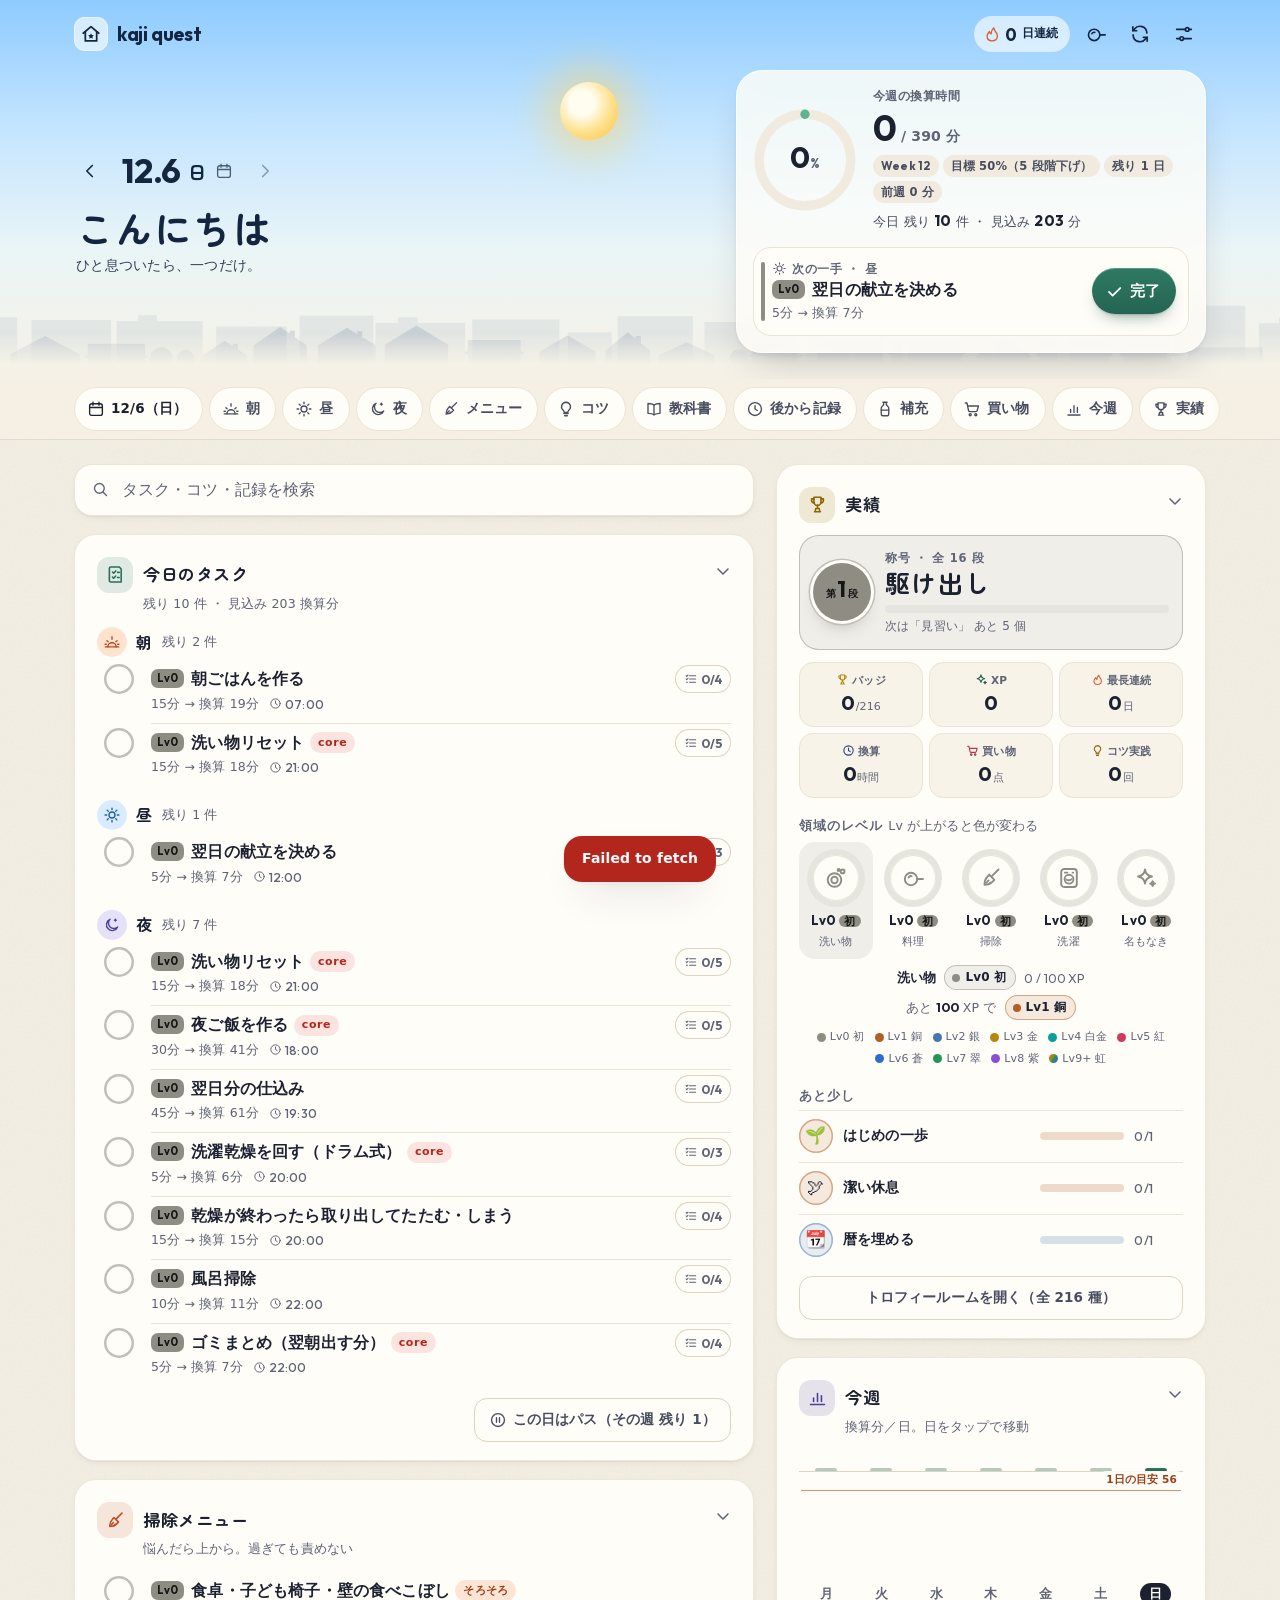
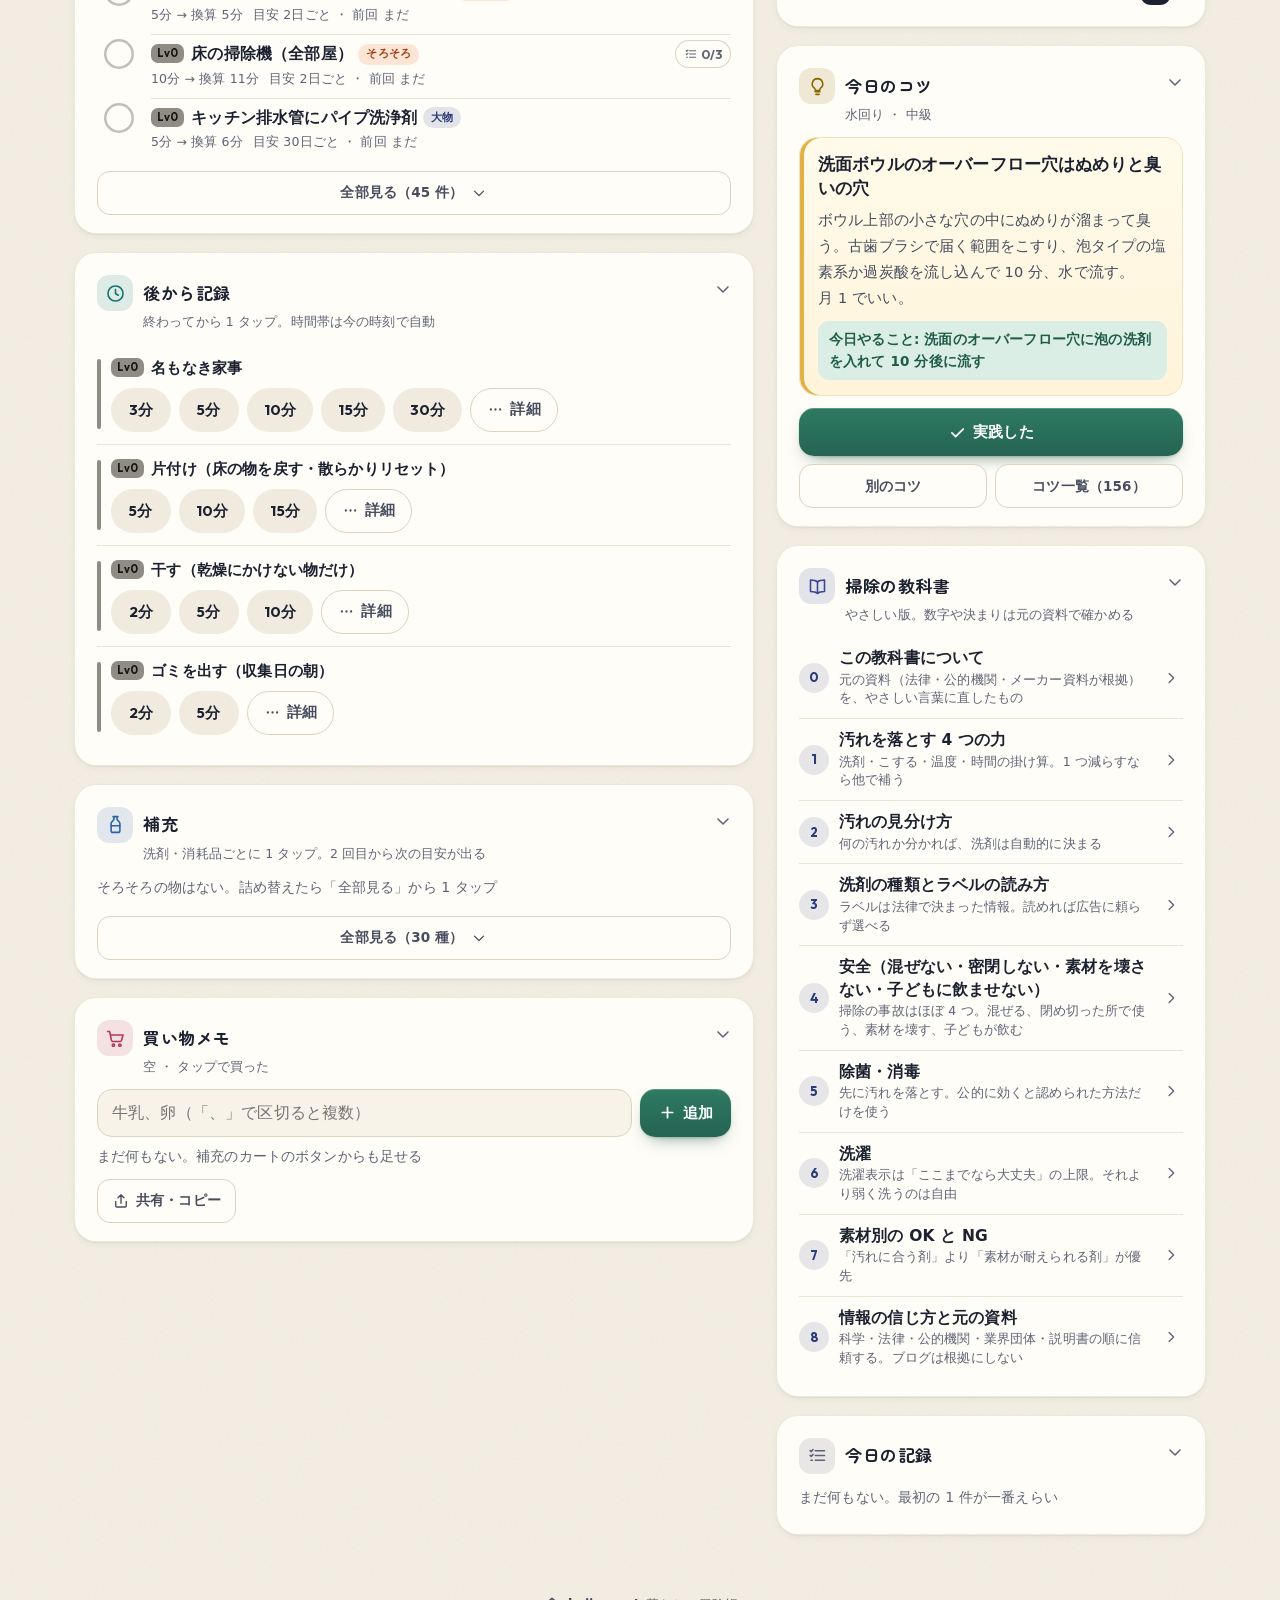
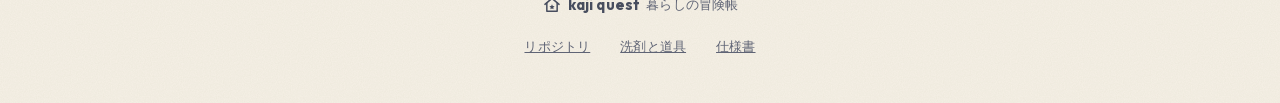
==== commit 114b2710: "deploy 8ac3c69cd04ebaf3bebb7c3527be1e1ad836376a" ====
--- a/index.html
+++ b/index.html
@@ -68,6 +68,7 @@
       <a class="brand" href="#hero" aria-label="kaji quest のいちばん上へ"><span class="logo"><svg class="ic"><use href="#i-logo"/></svg></span><span class="wordmark">kaji quest</span></a>
       <div class="tools">
         <span class="streak" id="streak" title="連続で記録した日数">—</span>
+        <a class="icon-btn" href="https://peirin1230-ship-it.github.io/recipi/" aria-label="recipi を開く" title="recipi（今夜の一皿）"><svg class="ic"><use href="#i-pan"/></svg></a>
         <button class="icon-btn" id="btn-reload" aria-label="更新" title="更新"><svg class="ic"><use href="#i-refresh"/></svg></button>
         <button class="icon-btn" id="btn-settings" aria-label="設定" title="設定"><svg class="ic"><use href="#i-sliders"/></svg></button>
       </div>
